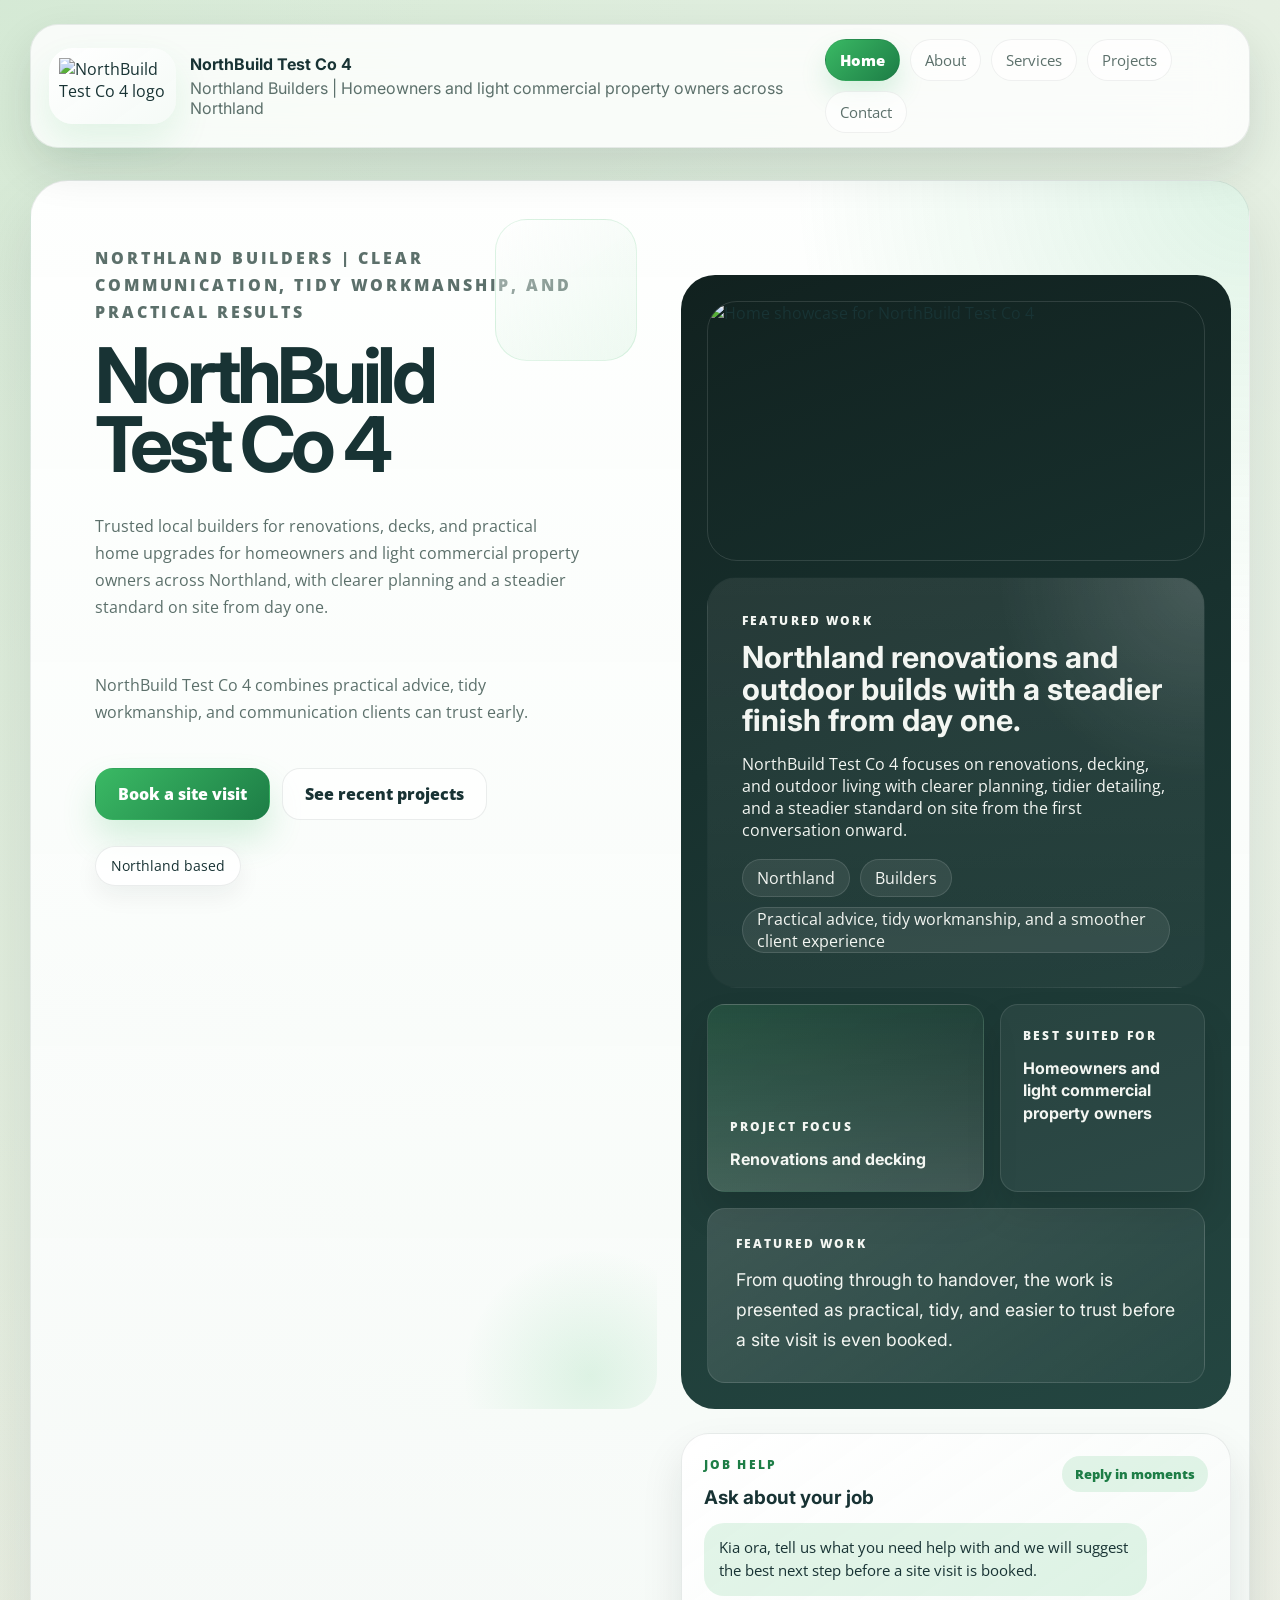
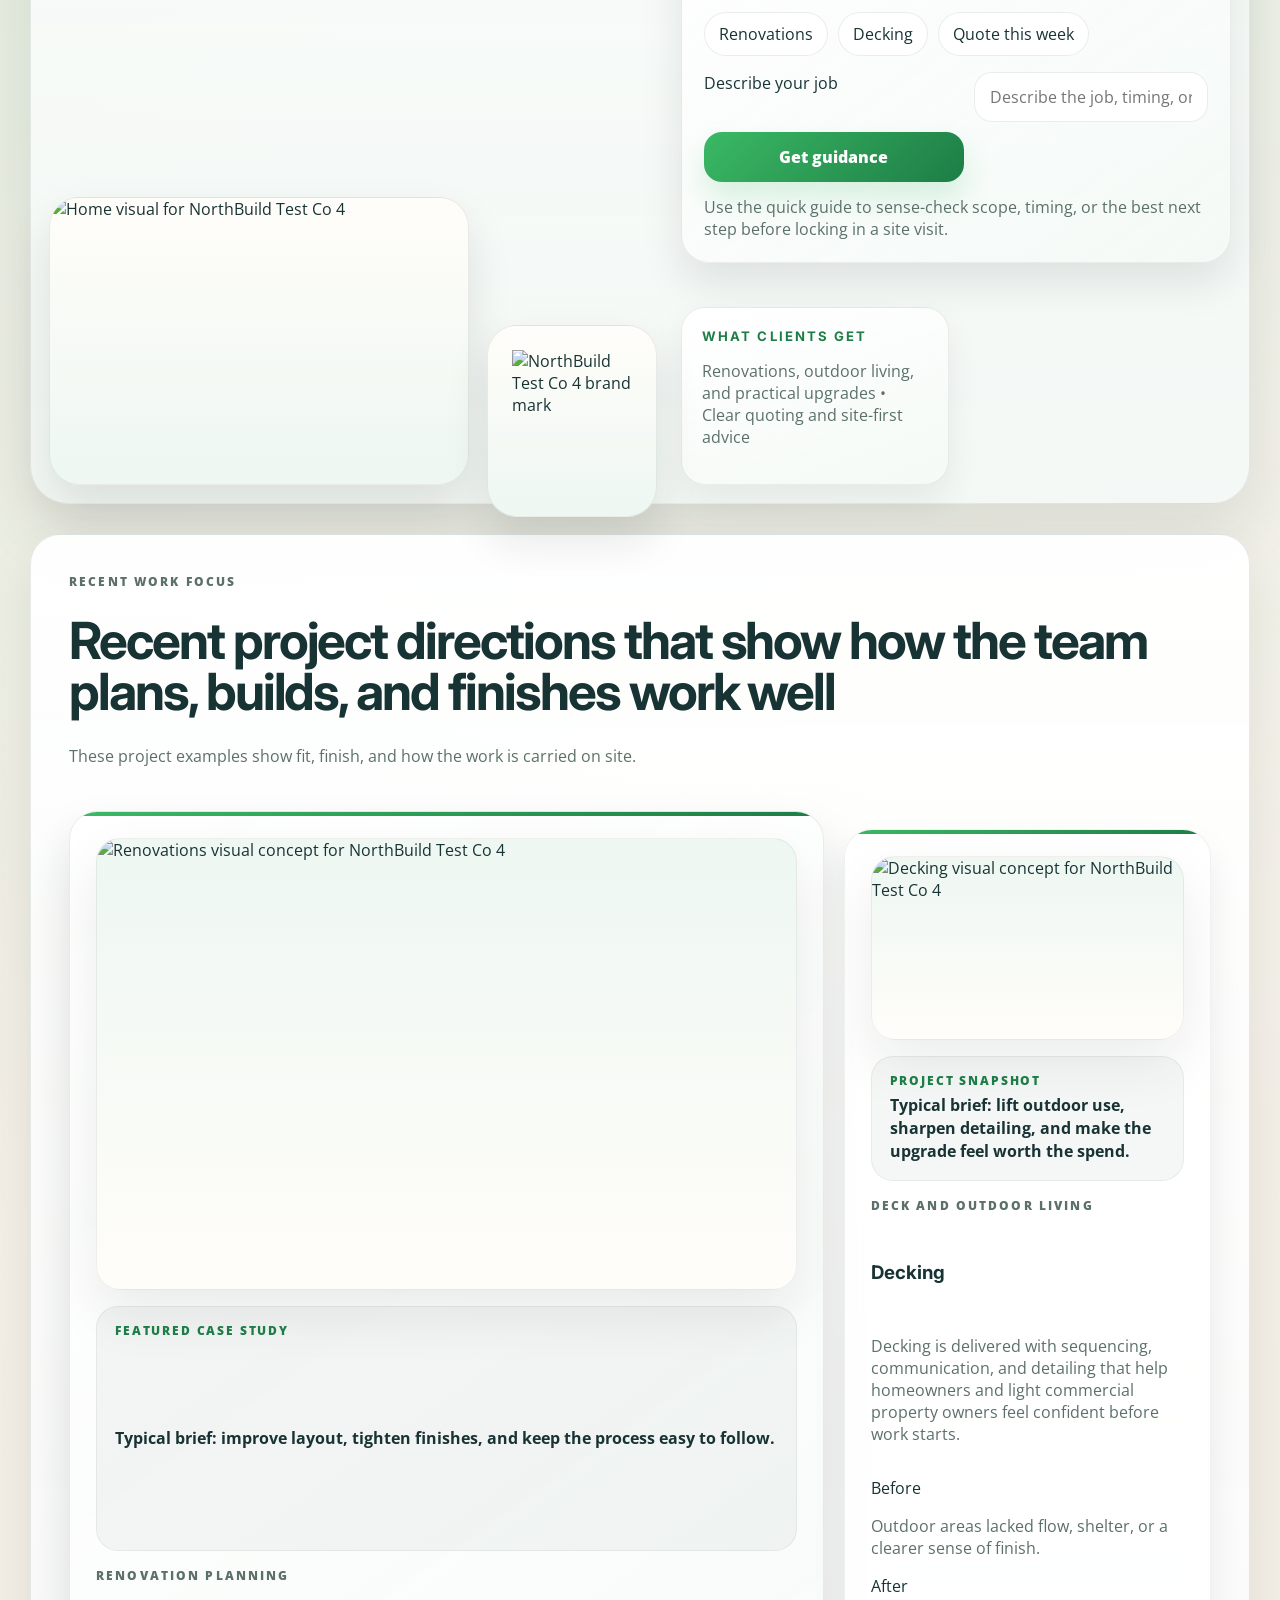
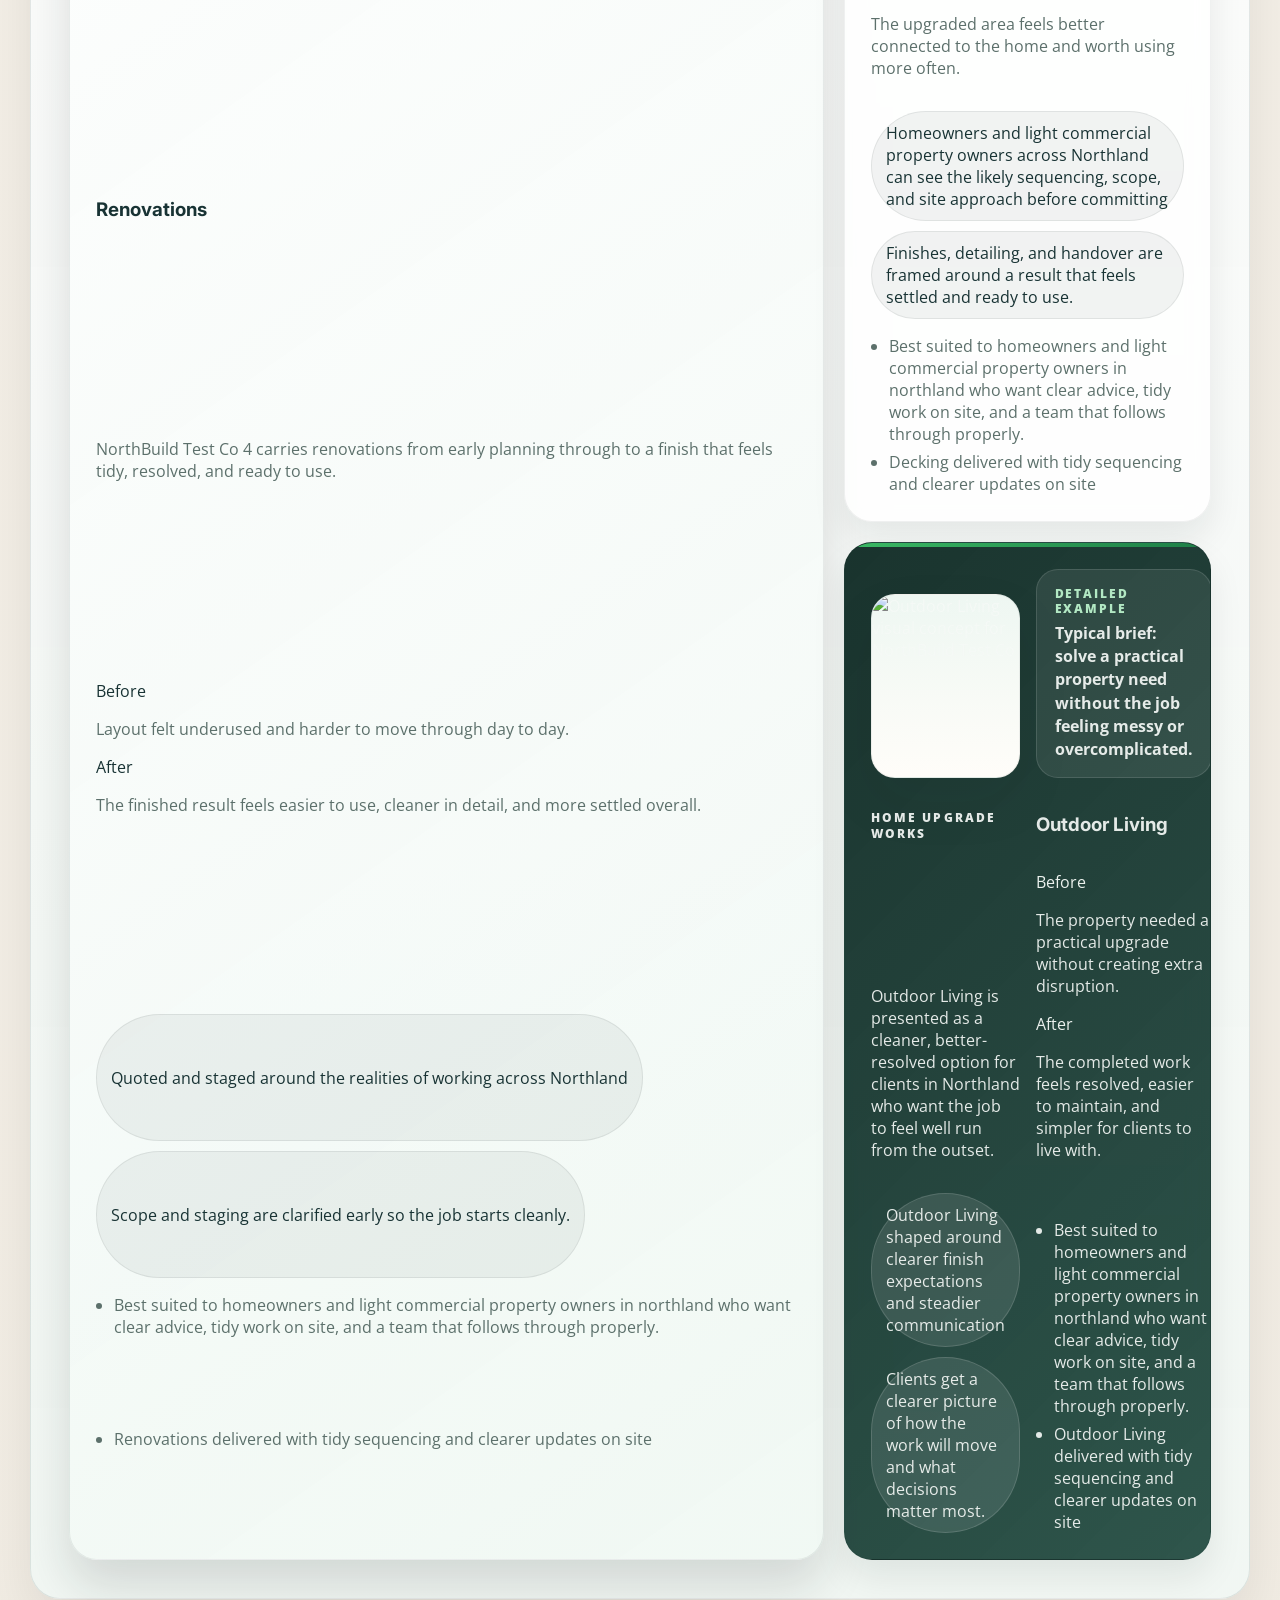
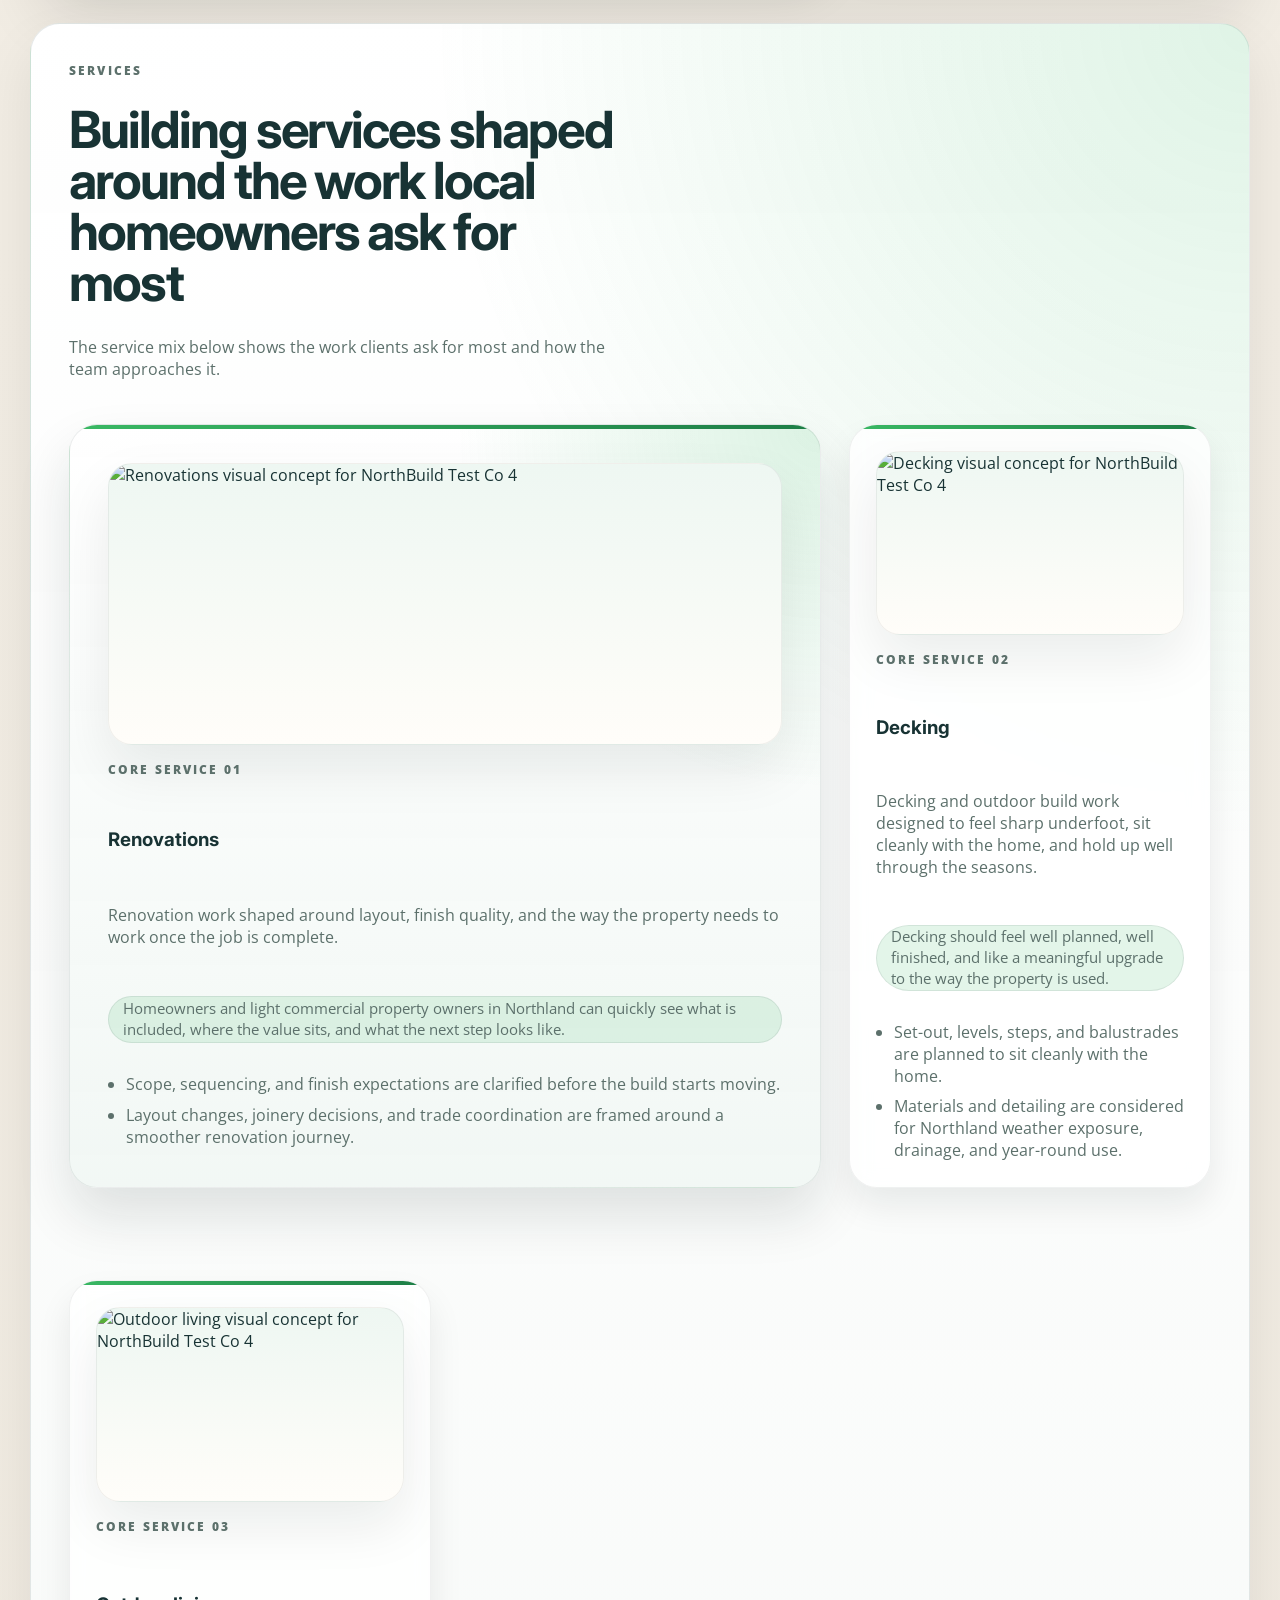
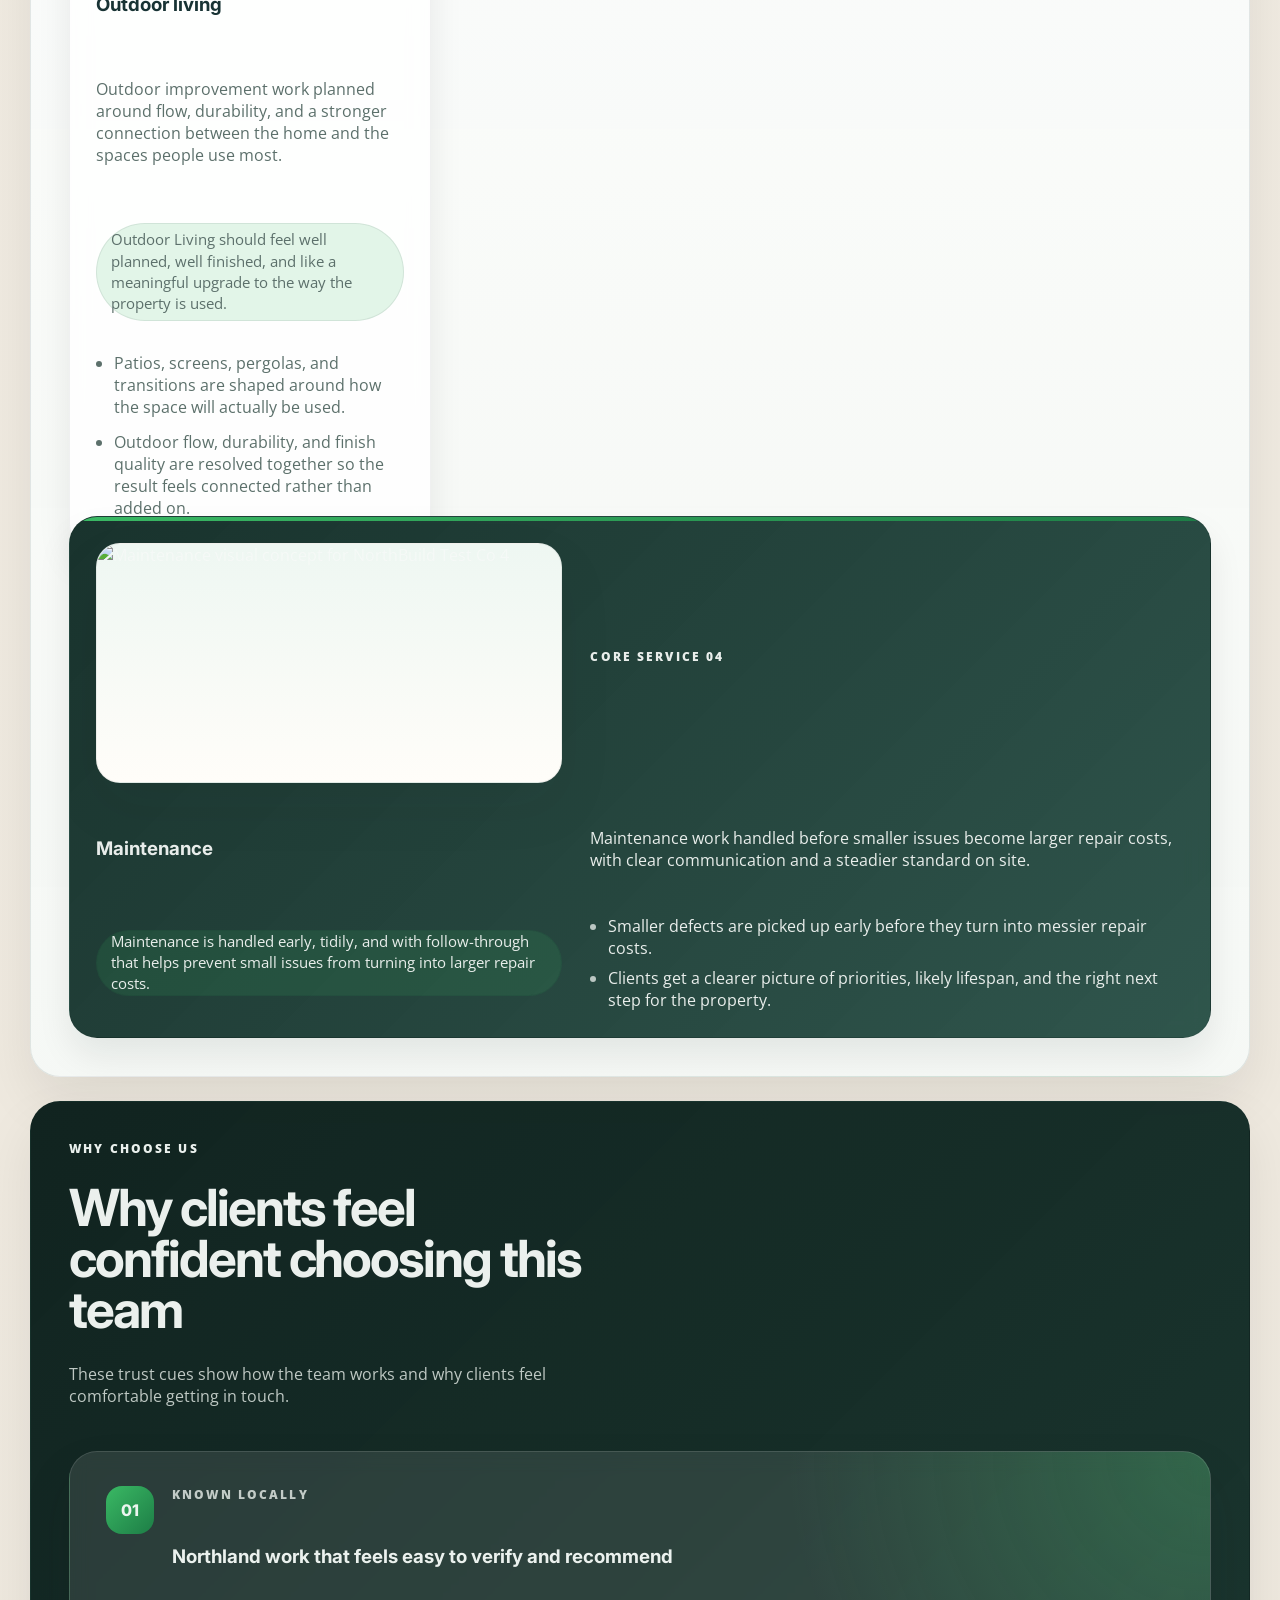
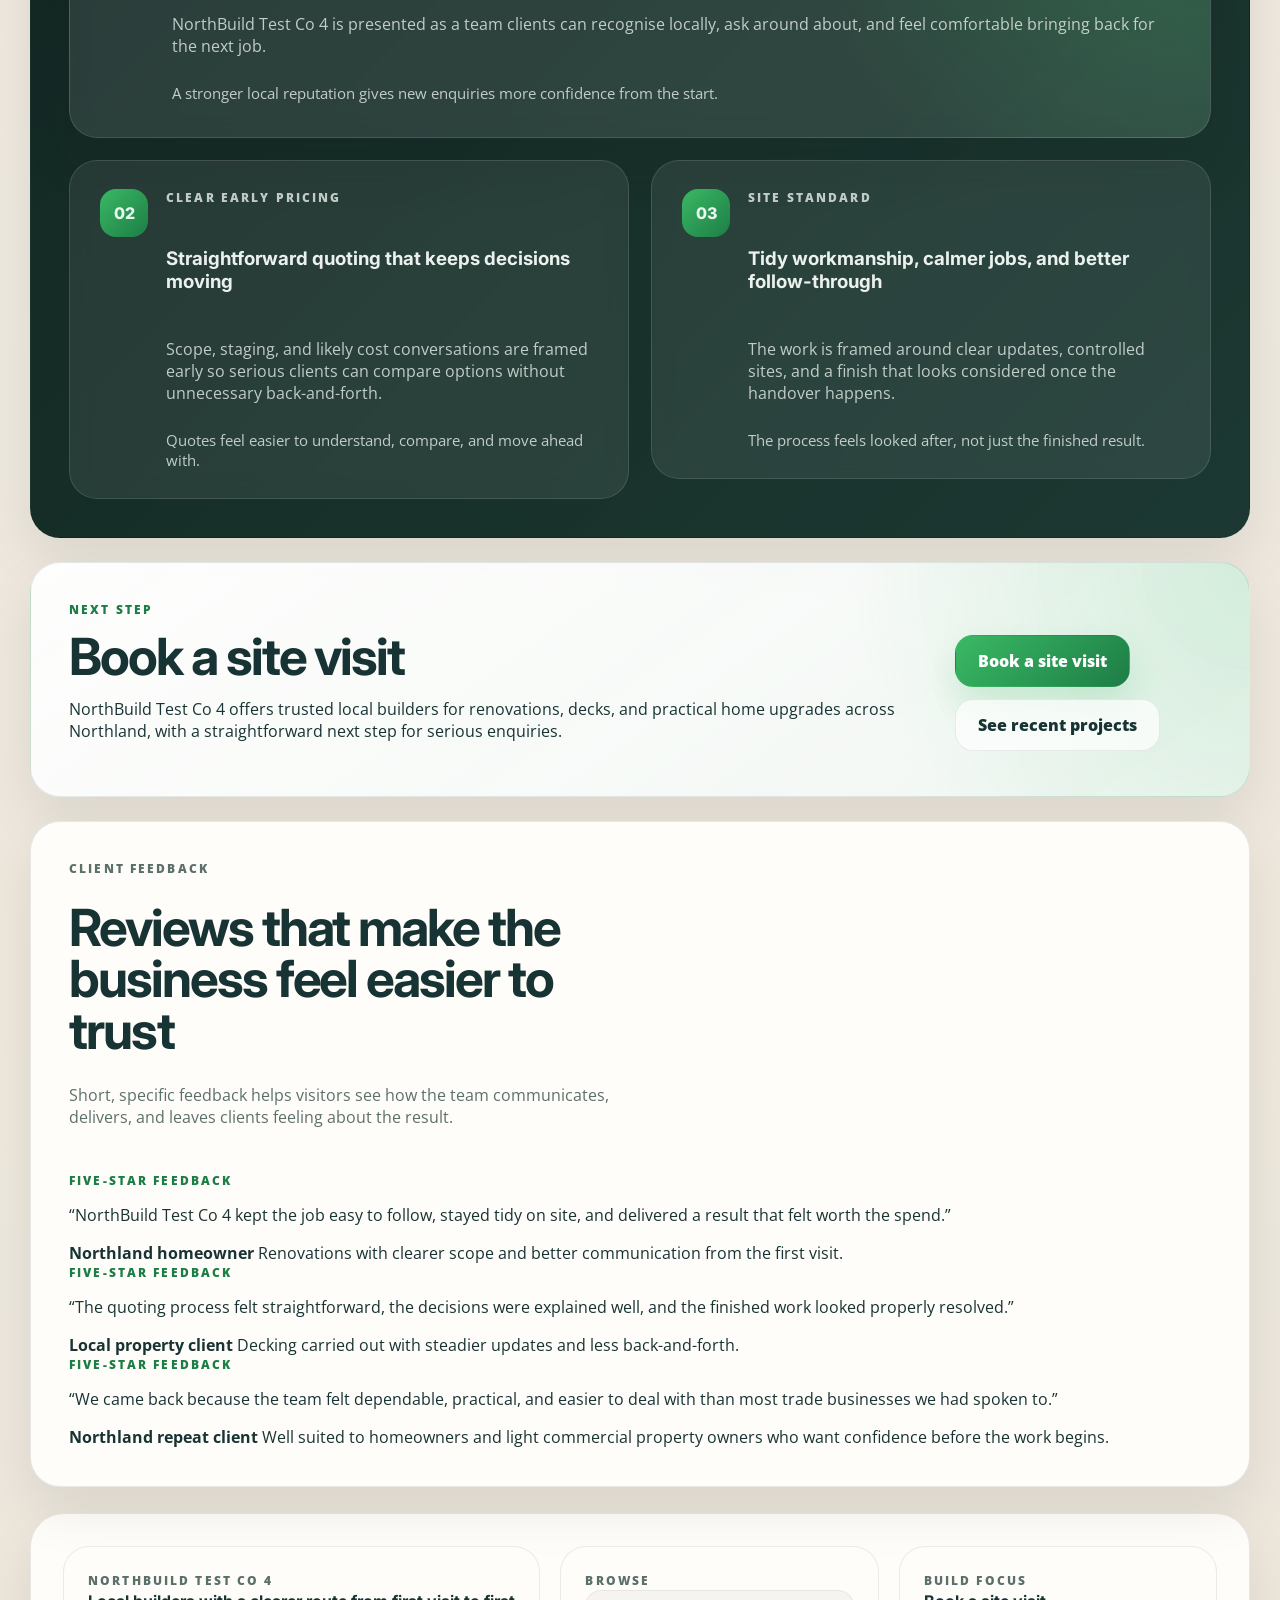
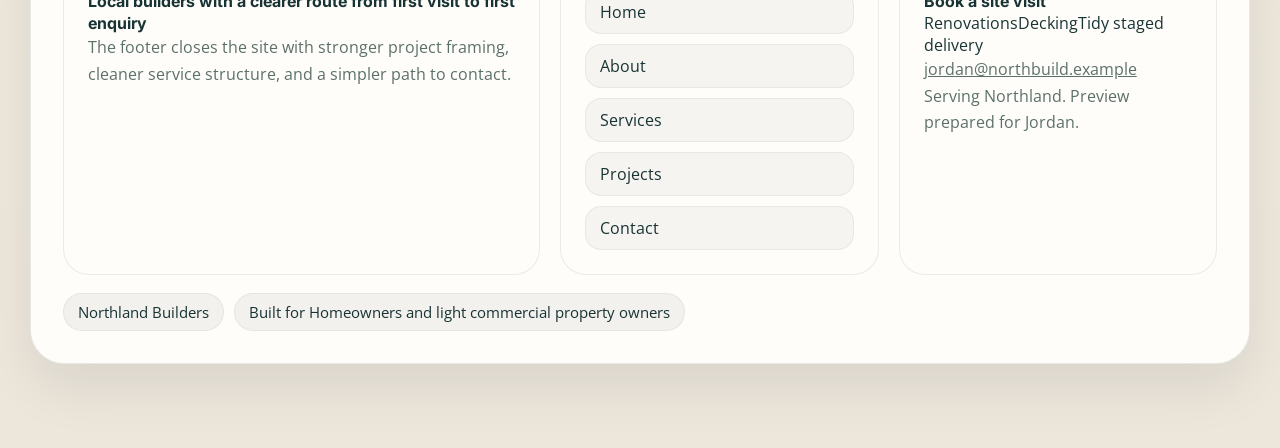
==== site/index.html @ bea861ed "Deploy home page for FixZa preview" ====
<!DOCTYPE html>
<html lang="en-NZ">
  <head>
    <meta charset="UTF-8" />
    <meta name="viewport" content="width=device-width, initial-scale=1.0" />
    <title>NorthBuild Test Co 4 | Northland Builders</title>
    <meta name="description" content="NorthBuild Test Co 4 offers trusted local builders for renovations, decks, and practical home upgrades across Northland. Explore the home page, services, project focus, and enquiry path for this polished trade-business website draft." />
    <link rel="preconnect" href="https://fonts.googleapis.com" />
    <link rel="preconnect" href="https://fonts.gstatic.com" crossorigin />
    <link href="https://fonts.googleapis.com/css2?family=Inter:wght@400;500;600;700;800&family=Open+Sans:wght@400;500;600;700&display=swap" rel="stylesheet" />
    <link rel="stylesheet" href="./styles.css" />
  </head>
  <body>
    <main class="page">
      <header class="topbar">
        <div class="brand-lockup">
          <span class="brand-mark">
            <img class="brand-logo" src="https://d2xsxph8kpxj0f.cloudfront.net/104275514/3aLMajsjkg4U7cnmGNhtSR/northbuild-logo-primary-3R5nk7YsbZxoXgrZRm6bzy.webp" alt="NorthBuild Test Co 4 logo" />
          </span>
          <div class="brand-copy">
            <strong>NorthBuild Test Co 4</strong>
            <span>Northland Builders | Homeowners and light commercial property owners across Northland</span>
          </div>
        </div>
        <button class="nav-toggle" type="button" aria-expanded="false" aria-controls="site-nav">Menu</button>
        <nav class="topnav" id="site-nav" aria-label="Primary">
          <a href="./index.html" aria-current="page" class="current">Home</a>
<a href="./about.html">About</a>
<a href="./services.html">Services</a>
<a href="./projects.html">Projects</a>
<a href="./contact.html">Contact</a>
        </nav>
      </header>

      <section class="hero-shell">
        <div class="hero-main">
          <div class="hero-copy">
            <p class="eyebrow">Northland Builders | Clear communication, tidy workmanship, and practical results</p>
            <div class="hero-intro">
              <h1>NorthBuild Test Co 4</h1>
              <p>Trusted local builders for renovations, decks, and practical home upgrades for homeowners and light commercial property owners across Northland, with clearer planning and a steadier standard on site from day one.</p>
              <p>NorthBuild Test Co 4 combines practical advice, tidy workmanship, and communication clients can trust early.</p>
            </div>
            <div class="button-row">
              <a class="button primary" href="./contact.html">Book a site visit</a>
              <a class="button secondary" href="./projects.html">See recent projects</a>
            </div>
            <div class="hero-signal-row">
              <span>Northland based</span>
              
              
            </div>
          </div>

          <aside class="hero-showcase">
            
    <section class="showcase-stage">
      <article class="showcase-visual">
        <img src="https://files.manuscdn.com/user_upload_by_module/session_file/104275514/BJYcdiYHndIyNlop.jpg" alt="Home showcase for NorthBuild Test Co 4" />
      </article>
      <article class="showcase-panel lead">
        <p class="eyebrow">Featured work</p>
        <h2>Northland renovations and outdoor builds with a steadier finish from day one.</h2>
        <p>NorthBuild Test Co 4 focuses on renovations, decking, and outdoor living with clearer planning, tidier detailing, and a steadier standard on site from the first conversation onward.</p>
        <div class="showcase-pill-row">
          <span>Northland</span>
          <span>Builders</span>
          <span>Practical advice, tidy workmanship, and a smoother client experience</span>
        </div>
      </article>
      <div class="showcase-grid">
        
              <article class="showcase-tile">
                <p class="card-kicker">Project focus</p>
                <strong>Renovations and decking</strong>
              </article>
              <article class="showcase-tile">
                <p class="card-kicker">Best suited for</p>
                <strong>Homeowners and light commercial property owners</strong>
              </article>
      </div>
      <article class="showcase-quote">
        <p class="card-kicker">Featured work</p>
        <p class="quote-text">From quoting through to handover, the work is presented as practical, tidy, and easier to trust before a site visit is even booked.</p>
      </article>
    </section>
          </aside>
        </div>

        <div class="hero-lower">
          <div class="hero-media-strip">
            <article class="media-card lead">
              <img src="https://files.manuscdn.com/user_upload_by_module/session_file/104275514/BJYcdiYHndIyNlop.jpg" alt="Home visual for NorthBuild Test Co 4" />
            </article>
            <article class="media-card logo-card">
              <img src="https://d2xsxph8kpxj0f.cloudfront.net/104275514/3aLMajsjkg4U7cnmGNhtSR/northbuild-logo-primary-3R5nk7YsbZxoXgrZRm6bzy.webp" alt="NorthBuild Test Co 4 brand mark" />
            </article>
          </div>
          <div class="hero-detail-grid">
            
    <article class="innovation-card" data-assistant-card data-service="renovations" data-audience="homeowners and light commercial property owners" data-region="Northland" data-business="NorthBuild Test Co 4">
      <div class="innovation-head">
        <div>
          <p class="eyebrow">Job help</p>
          <h3>Ask about your job</h3>
        </div>
        <span class="assistant-status">Reply in moments</span>

      </div>
      <div class="chat-thread" data-chat-thread>
        <div class="chat-bubble assistant">Kia ora, tell us what you need help with and we will suggest the best next step before a site visit is booked.</div>
      </div>
      <div class="assistant-prompts">
        <button type="button" class="assistant-prompt" data-chat-prompt="I need help with renovations.">Renovations</button>
        <button type="button" class="assistant-prompt" data-chat-prompt="I need help with decking.">Decking</button>
        <button type="button" class="assistant-prompt" data-chat-prompt="I need a quote this week.">Quote this week</button>
      </div>
      <form class="assistant-form" data-chat-form>
        <label class="sr-only" for="assistant-input-northbuild-test-co-4">Describe your job</label>
        <input id="assistant-input-northbuild-test-co-4" name="message" class="assistant-input" type="text" placeholder="Describe the job, timing, or budget" />
        <button type="submit" class="assistant-send">Get guidance</button>
      </form>
      <p class="innovation-note">Use the quick guide to sense-check scope, timing, or the best next step before locking in a site visit.</p>
    </article>
            <div class="hero-highlight">
              <article class="metric-card metric-card-primary">
                <strong>What clients get</strong>
                <p>Renovations, outdoor living, and practical upgrades • Clear quoting and site-first advice</p>
              </article>
              
            </div>
          </div>
        </div>
      </section>

      <div class="stack">
        
        
        <section class="content-section accent-shell" id="projects">
          <div class="section-heading">
            <p class="eyebrow">Recent work focus</p>
            <h2>Recent project directions that show how the team plans, builds, and finishes work well</h2>
            <p>These project examples show fit, finish, and how the work is carried on site.</p>
          </div>
          <div class="project-grid">
            
        <article class="project-card project-card-featured">
          <div class="project-visual">
            <img src="https://files.manuscdn.com/user_upload_by_module/session_file/104275514/BJYcdiYHndIyNlop.jpg" alt="Renovations visual concept for NorthBuild Test Co 4" />
          </div>
          <div class="project-story-band">
            <span>Featured case study</span>
            <strong>Typical brief: improve layout, tighten finishes, and keep the process easy to follow.</strong>
          </div>
          <p class="card-kicker">Renovation planning</p>
          <h3>Renovations</h3>
          <p>NorthBuild Test Co 4 carries renovations from early planning through to a finish that feels tidy, resolved, and ready to use.</p>
          <div class="before-after-strip">
            <article class="before-after-card before-state">
              <span>Before</span>
              <p>Layout felt underused and harder to move through day to day.</p>
            </article>
            <article class="before-after-card after-state">
              <span>After</span>
              <p>The finished result feels easier to use, cleaner in detail, and more settled overall.</p>
            </article>
          </div>
          <div class="project-meta">
            <span>Quoted and staged around the realities of working across Northland</span>
            <span>Scope and staging are clarified early so the job starts cleanly.</span>
          </div>
          <ul class="mini-list compact-list">
            <li>Best suited to homeowners and light commercial property owners in northland who want clear advice, tidy work on site, and a team that follows through properly.</li>
            <li>Renovations delivered with tidy sequencing and clearer updates on site</li>
          </ul>
        </article>
        <article class="project-card project-card-compact">
          <div class="project-visual">
            <img src="https://files.manuscdn.com/user_upload_by_module/session_file/104275514/GSPHmYZOWCMtlTRs.jpg" alt="Decking visual concept for NorthBuild Test Co 4" />
          </div>
          <div class="project-story-band">
            <span>Project snapshot</span>
            <strong>Typical brief: lift outdoor use, sharpen detailing, and make the upgrade feel worth the spend.</strong>
          </div>
          <p class="card-kicker">Deck and outdoor living</p>
          <h3>Decking</h3>
          <p>Decking is delivered with sequencing, communication, and detailing that help homeowners and light commercial property owners feel confident before work starts.</p>
          <div class="before-after-strip">
            <article class="before-after-card before-state">
              <span>Before</span>
              <p>Outdoor areas lacked flow, shelter, or a clearer sense of finish.</p>
            </article>
            <article class="before-after-card after-state">
              <span>After</span>
              <p>The upgraded area feels better connected to the home and worth using more often.</p>
            </article>
          </div>
          <div class="project-meta">
            <span>Homeowners and light commercial property owners across Northland can see the likely sequencing, scope, and site approach before committing</span>
            <span>Finishes, detailing, and handover are framed around a result that feels settled and ready to use.</span>
          </div>
          <ul class="mini-list compact-list">
            <li>Best suited to homeowners and light commercial property owners in northland who want clear advice, tidy work on site, and a team that follows through properly.</li>
            <li>Decking delivered with tidy sequencing and clearer updates on site</li>
          </ul>
        </article>
        <article class="project-card project-card-landscape">
          <div class="project-visual">
            <img src="https://files.manuscdn.com/user_upload_by_module/session_file/104275514/GSPHmYZOWCMtlTRs.jpg" alt="Outdoor Living visual concept for NorthBuild Test Co 4" />
          </div>
          <div class="project-story-band">
            <span>Detailed example</span>
            <strong>Typical brief: solve a practical property need without the job feeling messy or overcomplicated.</strong>
          </div>
          <p class="card-kicker">Home upgrade works</p>
          <h3>Outdoor Living</h3>
          <p>Outdoor Living is presented as a cleaner, better-resolved option for clients in Northland who want the job to feel well run from the outset.</p>
          <div class="before-after-strip">
            <article class="before-after-card before-state">
              <span>Before</span>
              <p>The property needed a practical upgrade without creating extra disruption.</p>
            </article>
            <article class="before-after-card after-state">
              <span>After</span>
              <p>The completed work feels resolved, easier to maintain, and simpler for clients to live with.</p>
            </article>
          </div>
          <div class="project-meta">
            <span>Outdoor Living shaped around clearer finish expectations and steadier communication</span>
            <span>Clients get a clearer picture of how the work will move and what decisions matter most.</span>
          </div>
          <ul class="mini-list compact-list">
            <li>Best suited to homeowners and light commercial property owners in northland who want clear advice, tidy work on site, and a team that follows through properly.</li>
            <li>Outdoor Living delivered with tidy sequencing and clearer updates on site</li>
          </ul>
        </article>
          </div>
        </section>

        <section class="content-section services-shell" id="services">
          <div class="section-heading">
            <p class="eyebrow">Services</p>
            <h2>Building services shaped around the work local homeowners ask for most</h2>
            <p>The service mix below shows the work clients ask for most and how the team approaches it.</p>
          </div>
          <div class="service-grid">
            
        <article class="service-card">
          <div class="service-visual">
            <img src="https://files.manuscdn.com/user_upload_by_module/session_file/104275514/BJYcdiYHndIyNlop.jpg" alt="Renovations visual concept for NorthBuild Test Co 4" />
          </div>
          <p class="card-kicker">Core service 01</p>
          <h3>Renovations</h3>
          <p>Renovation work shaped around layout, finish quality, and the way the property needs to work once the job is complete.</p>
          <p class="service-intent">Homeowners and light commercial property owners in Northland can quickly see what is included, where the value sits, and what the next step looks like.</p>
          <ul class="mini-list">
            <li>Scope, sequencing, and finish expectations are clarified before the build starts moving.</li><li>Layout changes, joinery decisions, and trade coordination are framed around a smoother renovation journey.</li>
          </ul>
        </article>
        <article class="service-card">
          <div class="service-visual">
            <img src="https://files.manuscdn.com/user_upload_by_module/session_file/104275514/GSPHmYZOWCMtlTRs.jpg" alt="Decking visual concept for NorthBuild Test Co 4" />
          </div>
          <p class="card-kicker">Core service 02</p>
          <h3>Decking</h3>
          <p>Decking and outdoor build work designed to feel sharp underfoot, sit cleanly with the home, and hold up well through the seasons.</p>
          <p class="service-intent">Decking should feel well planned, well finished, and like a meaningful upgrade to the way the property is used.</p>
          <ul class="mini-list">
            <li>Set-out, levels, steps, and balustrades are planned to sit cleanly with the home.</li><li>Materials and detailing are considered for Northland weather exposure, drainage, and year-round use.</li>
          </ul>
        </article>
        <article class="service-card">
          <div class="service-visual">
            <img src="https://files.manuscdn.com/user_upload_by_module/session_file/104275514/GSPHmYZOWCMtlTRs.jpg" alt="Outdoor living visual concept for NorthBuild Test Co 4" />
          </div>
          <p class="card-kicker">Core service 03</p>
          <h3>Outdoor living</h3>
          <p>Outdoor improvement work planned around flow, durability, and a stronger connection between the home and the spaces people use most.</p>
          <p class="service-intent">Outdoor Living should feel well planned, well finished, and like a meaningful upgrade to the way the property is used.</p>
          <ul class="mini-list">
            <li>Patios, screens, pergolas, and transitions are shaped around how the space will actually be used.</li><li>Outdoor flow, durability, and finish quality are resolved together so the result feels connected rather than added on.</li>
          </ul>
        </article>
        <article class="service-card">
          <div class="service-visual">
            <img src="https://files.manuscdn.com/user_upload_by_module/session_file/104275514/BJYcdiYHndIyNlop.jpg" alt="Maintenance visual concept for NorthBuild Test Co 4" />
          </div>
          <p class="card-kicker">Core service 04</p>
          <h3>Maintenance</h3>
          <p>Maintenance work handled before smaller issues become larger repair costs, with clear communication and a steadier standard on site.</p>
          <p class="service-intent">Maintenance is handled early, tidily, and with follow-through that helps prevent small issues from turning into larger repair costs.</p>
          <ul class="mini-list">
            <li>Smaller defects are picked up early before they turn into messier repair costs.</li><li>Clients get a clearer picture of priorities, likely lifespan, and the right next step for the property.</li>
          </ul>
        </article>
          </div>
        </section>

        <section class="content-section proof-shell" id="why-us">
          <div class="section-heading narrow">
            <p class="eyebrow">Why choose us</p>
            <h2>Why clients feel confident choosing this team</h2>
            <p>These trust cues show how the team works and why clients feel comfortable getting in touch.</p>
          </div>
          <div class="proof-grid">
            
        <article class="proof-card">
          <span class="proof-pill">01</span>
          <div class="proof-copy">
            <p class="card-kicker">Known locally</p>
            <h3>Northland work that feels easy to verify and recommend</h3>
            <p>NorthBuild Test Co 4 is presented as a team clients can recognise locally, ask around about, and feel comfortable bringing back for the next job.</p>
            <p class="proof-caption">A stronger local reputation gives new enquiries more confidence from the start.</p>
          </div>
        </article>
        <article class="proof-card">
          <span class="proof-pill">02</span>
          <div class="proof-copy">
            <p class="card-kicker">Clear early pricing</p>
            <h3>Straightforward quoting that keeps decisions moving</h3>
            <p>Scope, staging, and likely cost conversations are framed early so serious clients can compare options without unnecessary back-and-forth.</p>
            <p class="proof-caption">Quotes feel easier to understand, compare, and move ahead with.</p>
          </div>
        </article>
        <article class="proof-card">
          <span class="proof-pill">03</span>
          <div class="proof-copy">
            <p class="card-kicker">Site standard</p>
            <h3>Tidy workmanship, calmer jobs, and better follow-through</h3>
            <p>The work is framed around clear updates, controlled sites, and a finish that looks considered once the handover happens.</p>
            <p class="proof-caption">The process feels looked after, not just the finished result.</p>
          </div>
        </article>
          </div>
        </section>

        <section class="content-section cta-band" id="contact">
          <div>
            <p class="eyebrow">Next step</p>
            <h2>Book a site visit</h2>
            <p>NorthBuild Test Co 4 offers trusted local builders for renovations, decks, and practical home upgrades across Northland, with a straightforward next step for serious enquiries.</p>
          </div>
          <div class="cta-actions">
            <a class="button primary" href="mailto:jordan@northbuild.example?subject=Website%20enquiry%20for%20NorthBuild%20Test%20Co%204">Book a site visit</a>
            <a class="button secondary" href="#projects">See recent projects</a>
          </div>
        </section>

        <section class="content-section testimonials-shell" id="reviews">
          <div class="section-heading narrow">
            <p class="eyebrow">Client feedback</p>
            <h2>Reviews that make the business feel easier to trust</h2>
            <p>Short, specific feedback helps visitors see how the team communicates, delivers, and leaves clients feeling about the result.</p>
          </div>
          <div class="testimonial-grid">
            
      <article class="testimonial-card">
        <p class="card-kicker">Five-star feedback</p>
        <p class="testimonial-quote">“NorthBuild Test Co 4 kept the job easy to follow, stayed tidy on site, and delivered a result that felt worth the spend.”</p>
        <div class="testimonial-meta">
          <strong>Northland homeowner</strong>
          <span>Renovations with clearer scope and better communication from the first visit.</span>
        </div>
      </article>
      <article class="testimonial-card">
        <p class="card-kicker">Five-star feedback</p>
        <p class="testimonial-quote">“The quoting process felt straightforward, the decisions were explained well, and the finished work looked properly resolved.”</p>
        <div class="testimonial-meta">
          <strong>Local property client</strong>
          <span>Decking carried out with steadier updates and less back-and-forth.</span>
        </div>
      </article>
      <article class="testimonial-card">
        <p class="card-kicker">Five-star feedback</p>
        <p class="testimonial-quote">“We came back because the team felt dependable, practical, and easier to deal with than most trade businesses we had spoken to.”</p>
        <div class="testimonial-meta">
          <strong>Northland repeat client</strong>
          <span>Well suited to homeowners and light commercial property owners who want confidence before the work begins.</span>
        </div>
      </article>
          </div>
        </section>
      </div>

      <footer class="footer-shell">
        <div class="footer-row footer-grid">
          <article class="footer-note">
            <p class="eyebrow">NorthBuild Test Co 4</p>
            <strong>Local builders with a clearer route from first visit to first enquiry</strong>
            <p>The footer closes the site with stronger project framing, cleaner service structure, and a simpler path to contact.</p>
          </article>
          <article class="contact-card footer-links-card">
            <p class="eyebrow">Browse</p>
            <nav class="footer-links" aria-label="Footer">
              <a href="./index.html" aria-current="page" class="current">Home</a>
<a href="./about.html">About</a>
<a href="./services.html">Services</a>
<a href="./projects.html">Projects</a>
<a href="./contact.html">Contact</a>
            </nav>
          </article>
          <article class="contact-card footer-trade-card">
            <p class="eyebrow">Build focus</p>
            <strong>Book a site visit</strong>
            <div class="footer-trade-list">
              <span>Renovations</span><span>Decking</span><span>Tidy staged delivery</span>
            </div>
            <p><a href="mailto:jordan@northbuild.example">jordan@northbuild.example</a></p>
            <p>Serving Northland. Preview prepared for Jordan.</p>
          </article>
        </div>
        <div class="footer-meta">
          <span>Northland Builders</span>
          <span>Built for Homeowners and light commercial property owners</span>
        </div>
      </footer>
    </main>
    <script>
      (() => {
        const navToggle = document.querySelector('.nav-toggle');
        const topnav = document.querySelector('.topnav');

        navToggle?.addEventListener('click', () => {
          const expanded = navToggle.getAttribute('aria-expanded') === 'true';
          navToggle.setAttribute('aria-expanded', String(!expanded));
          topnav?.classList.toggle('open', !expanded);
        });

        topnav?.querySelectorAll('a').forEach((link) => {
          link.addEventListener('click', () => {
            if (window.innerWidth <= 760) {
              navToggle?.setAttribute('aria-expanded', 'false');
              topnav.classList.remove('open');
            }
          });
        });

        const cards = document.querySelectorAll('[data-assistant-card]');
        cards.forEach((card) => {
          const thread = card.querySelector('[data-chat-thread]');
          const form = card.querySelector('[data-chat-form]');
          const input = form?.querySelector('input[name="message"]');
          const prompts = card.querySelectorAll('[data-chat-prompt]');
          const service = card.getAttribute('data-service') || 'site visit';
          const audience = card.getAttribute('data-audience') || 'local clients';
          const region = card.getAttribute('data-region') || 'the area';
          const business = card.getAttribute('data-business') || 'the team';

          const respond = (message) => {
            if (!thread || !message) return;
            const cleanMessage = message.trim();
            if (!cleanMessage) return;
            const lower = cleanMessage.toLowerCase();
            let reply = 'Sweet as. ' + business + ' can help ' + audience + ' across ' + region + ' with ' + service + '. A quick site chat is usually the best first step.';

            if (lower.includes('quote') || lower.includes('price') || lower.includes('cost')) {
              reply = 'Sweet as. The quickest path is to share your address, rough scope, and timing so ' + business + ' can line up a site visit and give clearer pricing advice.';
            } else if (lower.includes('deck') || lower.includes('outdoor')) {
              reply = 'For outdoor work, it helps to know the size, access, and how you want to use the space. ' + business + ' can then guide you on layout, build method, and the next site step.';
            } else if (lower.includes('reno') || lower.includes('kitchen') || lower.includes('bathroom')) {
              reply = 'For renovation work, the best first step is a short scope chat about layout changes, finishes, and whether the home stays liveable during the build.';
            } else if (lower.includes('urgent') || lower.includes('repair') || lower.includes('leak')) {
              reply = 'If the job feels urgent, say what is failing, when it started, and whether the area is safe. That helps ' + business + ' prioritise the enquiry properly.';
            }

            const userBubble = document.createElement('div');
            userBubble.className = 'chat-bubble user';
            userBubble.textContent = cleanMessage;
            thread.appendChild(userBubble);

            const assistantBubble = document.createElement('div');
            assistantBubble.className = 'chat-bubble assistant';
            assistantBubble.textContent = reply;
            thread.appendChild(assistantBubble);
            thread.scrollTop = thread.scrollHeight;
          };

          prompts.forEach((prompt) => {
            prompt.addEventListener('click', () => respond(prompt.getAttribute('data-chat-prompt') || ''));
          });

          form?.addEventListener('submit', (event) => {
            event.preventDefault();
            if (!input) return;
            respond(input.value);
            input.value = '';
          });
        });
      })();
    </script>
  </body>
</html>
---- site/styles.css ----
:root {
  --bg: #f6f2eb;
  --bg-alt: #ece6db;
  --surface: #fffdf9;
  --surface-alt: #eef7f2;
  --text: #183334;
  --muted: #5c706b;
  --accent: #3ab964;
  --accent-strong: #1d7d46;
  --accent-soft: rgba(58, 185, 100, 0.14);
  --border: rgba(24, 51, 52, 0.10);
  --glow: rgba(58, 185, 100, 0.18);
  --panel-overlay: rgba(255, 255, 255, 0.82);
  --shadow-xl: 0 34px 90px rgba(0, 0, 0, 0.12);
  --shadow-lg: 0 24px 54px rgba(0, 0, 0, 0.08);
  --shadow-md: 0 16px 34px rgba(0, 0, 0, 0.06);
}
* { box-sizing: border-box; }
html { scroll-behavior: smooth; }
body {
  margin: 0;
  font-family: "Open Sans", Arial, sans-serif;
  color: var(--text);
  background:
    radial-gradient(circle at top left, var(--glow), transparent 28%),
    radial-gradient(circle at 85% 8%, rgba(255, 255, 255, 0.44), transparent 22%),
    linear-gradient(180deg, var(--bg) 0%, var(--bg-alt) 100%);
}
a { color: inherit; }
img { display: block; max-width: 100%; }
main { display: block; }
.page {
  width: min(1220px, calc(100% - 28px));
  margin: 0 auto;
  padding: 24px 0 84px;
}
.topbar {
  display: flex;
  align-items: center;
  justify-content: space-between;
  gap: 18px;
  padding: 14px 18px;
  border-radius: 28px;
  position: sticky;
  top: 18px;
  z-index: 30;
  border: 1px solid rgba(12, 29, 26, 0.08);
  background: rgba(255, 255, 255, 0.82);
  backdrop-filter: blur(24px);
  box-shadow: 0 20px 46px rgba(17, 32, 29, 0.12);
}
.brand-lockup {
  display: flex;
  align-items: center;
  gap: 14px;
  min-width: 0;
}
.brand-mark {
  width: 136px;
  height: 76px;
  padding: 10px;
  border-radius: 24px;
  display: inline-flex;
  align-items: center;
  justify-content: center;
  overflow: hidden;
  background: linear-gradient(145deg, rgba(255,255,255,0.98), rgba(244,250,246,0.9));
  box-shadow: 0 18px 36px rgba(58, 185, 100, 0.12);
}
.brand-logo {
  width: 100%;
  height: 100%;
  object-fit: contain;
}
.brand-copy,
.hero-copy,
.showcase-panel,
.metric-card,
.project-card,
.service-card,
.proof-card,
.story-panel,
.aside-card,
.process-card,
.coverage-card,
.faq-card,
.contact-card,
.footer-note {
  min-width: 0;
}
.brand-copy {
  display: grid;
  gap: 4px;
}
.brand-copy strong,
.brand-copy span,
.metric-card strong,
.section-heading h2,
.hero-copy h1,
.showcase-panel h2,
.service-card h3,
.project-card h3,
.proof-card h3,
.story-panel h2,
.aside-card h3,
.process-card h3,
.coverage-card h3,
.faq-card h3,
.cta-band h2,
.footer-note strong,
.contact-card strong {
  font-family: Inter, Arial, sans-serif;
}
.brand-copy strong {
  font-size: 1rem;
}
.brand-copy span,
.topnav a,
.hero-copy p,
.section-heading p,
.metric-card p,
.showcase-panel p,
.service-card p,
.project-card p,
.proof-card p,
.story-panel p,
.aside-card p,
.process-card p,
.coverage-card p,
.faq-card p,
.footer-note p,
.contact-card p,
.mini-list li {
  color: var(--muted);
}
.topnav {
  display: flex;
  align-items: center;
  gap: 10px;
  flex-wrap: wrap;
}
.nav-toggle {
  display: none;
  min-height: 46px;
  padding: 0 16px;
  border-radius: 16px;
  border: 1px solid rgba(12, 29, 26, 0.08);
  background: rgba(255,255,255,0.82);
  font: inherit;
  font-weight: 800;
  color: var(--text);
  cursor: pointer;
}
.topnav a {
  text-decoration: none;
  font-size: 0.92rem;
  padding: 10px 14px;
  border-radius: 999px;
  background: rgba(255,255,255,0.66);
  border: 1px solid rgba(12, 29, 26, 0.06);
}
.hero-shell {
  margin-top: 32px;
  display: grid;
  gap: 24px;
  padding: 18px;
  border-radius: 38px;
  border: 1px solid rgba(12, 29, 26, 0.08);
  background:
    radial-gradient(circle at 100% 0%, rgba(58,185,100,0.16), transparent 20%),
    linear-gradient(180deg, rgba(255,255,255,0.97), rgba(244,249,246,0.93));
  box-shadow: 0 28px 64px rgba(18, 31, 29, 0.1);
}
.hero-main,
.hero-lower {
  display: grid;
  grid-template-columns: minmax(0, 1.05fr) minmax(320px, 0.95fr);
  gap: 24px;
  align-items: stretch;
}
.hero-copy,
.hero-showcase,
.content-section,
.footer-shell {
  border: 1px solid var(--border);
  border-radius: 34px;
  background: var(--surface);
  box-shadow: var(--shadow-lg);
}
.hero-copy {
  padding: 40px 38px 34px;
  position: relative;
  overflow: hidden;
  border: 0;
  box-shadow: none;
  background: transparent;
}
.hero-copy::before {
  content: "";
  position: absolute;
  inset: 20px 20px auto auto;
  width: 140px;
  height: 140px;
  border-radius: 32px;
  border: 1px solid rgba(58, 185, 100, 0.14);
  background: linear-gradient(145deg, rgba(255,255,255,0.54), rgba(58,185,100,0.08));
}
.hero-copy::after {
  content: "";
  position: absolute;
  inset: auto -58px -92px auto;
  width: 250px;
  height: 250px;
  border-radius: 999px;
  background: radial-gradient(circle, rgba(58,185,100,0.14), transparent 72%);
}
.eyebrow,
.card-kicker {
  margin: 0 0 14px;
  text-transform: uppercase;
  letter-spacing: 0.18em;
  font-size: 0.74rem;
  font-weight: 800;
  color: var(--accent-strong);
}
.hero-copy h1 {
  margin: 0;
  font-size: clamp(3.3rem, 6vw, 6rem);
  line-height: 0.9;
  letter-spacing: -0.06em;
  max-width: 9ch;
}
.hero-copy p {
  font-size: 1rem;
  line-height: 1.7;
  max-width: 54ch;
}
.hero-intro {
  display: grid;
  gap: 18px;
  position: relative;
  z-index: 1;
}
.hero-media-strip {
  display: grid;
  grid-template-columns: minmax(0, 1.55fr) minmax(170px, 0.62fr);
  gap: 18px;
  align-items: end;
}
.hero-detail-grid {
  display: grid;
  gap: 18px;
  align-content: start;
}
.media-card {
  border-radius: 30px;
  overflow: hidden;
  border: 1px solid rgba(12, 29, 26, 0.08);
  background: linear-gradient(180deg, var(--surface), var(--surface-alt));
  box-shadow: 0 22px 44px rgba(16, 31, 29, 0.11);
}
.media-card img {
  width: 100%;
  height: 100%;
  object-fit: cover;
}
.media-card.lead {
  min-height: 288px;
}
.media-card.logo-card {
  min-height: 192px;
  display: grid;
  place-items: center;
  padding: 24px;
  transform: translateY(32px);
}
.media-card.logo-card img {
  object-fit: contain;
}
.hero-signal-row {
  margin-top: 26px;
  display: flex;
  flex-wrap: wrap;
  gap: 12px;
}
.hero-signal-row span {
  display: inline-flex;
  align-items: center;
  min-height: 40px;
  padding: 0 15px;
  border-radius: 999px;
  border: 1px solid rgba(12, 29, 26, 0.08);
  background: rgba(255,255,255,0.82);
  font-size: 0.9rem;
  color: var(--text);
  box-shadow: 0 10px 24px rgba(18, 31, 29, 0.06);
}
.innovation-card {
  margin-top: 0;
  padding: 22px;
  border-radius: 28px;
  border: 1px solid rgba(12, 29, 26, 0.08);
  background: linear-gradient(145deg, rgba(255,255,255,0.96), rgba(244,249,246,0.88));
  box-shadow: 0 20px 42px rgba(18, 31, 29, 0.1);
}
.innovation-head {
  display: flex;
  align-items: start;
  justify-content: space-between;
  gap: 14px;
  margin-bottom: 14px;
}
.assistant-status {
  display: inline-flex;
  align-items: center;
  min-height: 36px;
  padding: 0 13px;
  border-radius: 999px;
  background: rgba(58, 185, 100, 0.14);
  color: var(--accent-strong);
  font-size: 0.82rem;
  font-weight: 800;
}
.innovation-card h3 {
  margin: 0;
  font-family: Inter, Arial, sans-serif;
  font-size: 1.18rem;
}
.chat-thread {
  display: grid;
  gap: 12px;
}
.chat-bubble {
  max-width: 88%;
  padding: 13px 15px;
  border-radius: 20px;
  line-height: 1.55;
  font-size: 0.95rem;
}
.chat-bubble.user {
  justify-self: end;
  background: #142b29;
  color: #ffffff;
}
.chat-bubble.assistant {
  background: rgba(58, 185, 100, 0.14);
  color: var(--text);
}
.assistant-prompts {
  display: flex;
  flex-wrap: wrap;
  gap: 10px;
  margin-top: 16px;
}
.assistant-prompt {
  border: 1px solid rgba(12, 29, 26, 0.08);
  background: rgba(255,255,255,0.88);
  color: var(--text);
  border-radius: 999px;
  padding: 10px 14px;
  font: inherit;
  cursor: pointer;
}
.assistant-form {
  display: grid;
  grid-template-columns: minmax(0, 1fr) auto;
  gap: 10px;
  margin-top: 16px;
}
.assistant-input {
  min-height: 50px;
  border-radius: 18px;
  border: 1px solid rgba(12, 29, 26, 0.08);
  padding: 0 15px;
  font: inherit;
  background: rgba(255,255,255,0.96);
  color: var(--text);
}
.assistant-send {
  min-height: 50px;
  border: 0;
  border-radius: 18px;
  padding: 0 20px;
  font: inherit;
  font-weight: 800;
  cursor: pointer;
  color: #ffffff;
  background: linear-gradient(135deg, var(--accent), var(--accent-strong));
  box-shadow: 0 16px 30px rgba(58, 185, 100, 0.18);
}
.innovation-note {
  margin: 14px 0 0;
  color: var(--muted);
}
.hero-highlight {
  margin-top: 26px;
  display: grid;
  grid-template-columns: repeat(4, minmax(0, 1fr));
  gap: 14px;
}
.metric-card {
  padding: 20px;
  border-radius: 24px;
  border: 1px solid rgba(12, 29, 26, 0.08);
  background: linear-gradient(160deg, rgba(255,255,255,0.96), rgba(244,249,246,0.86));
  box-shadow: 0 16px 34px rgba(18, 31, 29, 0.07);
}
.metric-card:first-child {
  grid-column: span 2;
}
.metric-card strong {
  display: block;
  font-size: 0.82rem;
  letter-spacing: 0.16em;
  text-transform: uppercase;
  margin-bottom: 10px;
  color: var(--accent-strong);
}
.button-row,
.cta-actions {
  display: flex;
  gap: 12px;
  flex-wrap: wrap;
  margin-top: 26px;
}
.button {
  display: inline-flex;
  align-items: center;
  justify-content: center;
  min-height: 52px;
  padding: 0 22px;
  border-radius: 18px;
  border: 1px solid transparent;
  text-decoration: none;
  font-weight: 800;
}
.button.primary {
  color: #ffffff;
  background: linear-gradient(135deg, var(--accent), var(--accent-strong));
  box-shadow: 0 18px 34px rgba(58, 185, 100, 0.2);
}
.button.secondary {
  background: rgba(255,255,255,0.7);
  border-color: rgba(12, 29, 26, 0.08);
}
.hero-showcase {
  padding: 18px;
  display: grid;
  gap: 18px;
  border: 0;
  box-shadow: none;
  background: linear-gradient(160deg, #11211f 0%, #18312e 38%, #244641 100%);
  margin-top: 76px;
}
.showcase-panel,
.quick-facts,
.content-section {
  border-radius: 30px;
}
.showcase-panel,
.quick-facts,
.service-card,
.project-card,
.proof-card,
.story-panel,
.aside-card,
.process-card,
.coverage-card,
.faq-card,
.contact-card,
.footer-note {
  border: 1px solid rgba(12, 29, 26, 0.08);
  background: var(--surface);
}
.showcase-panel {
  padding: 26px;
}
.showcase-panel h2 {
  margin: 0 0 12px;
  font-size: 1.9rem;
  line-height: 1.04;
}
.quick-facts {
  padding: 18px;
}
.quick-facts ul,
.mini-list {
  margin: 0;
  padding-left: 18px;
  display: grid;
  gap: 8px;
}
.stack {
  display: grid;
  gap: 24px;
  margin-top: 30px;
}
.content-section {
  padding: 38px;
}
.accent-shell {
  background: linear-gradient(180deg, rgba(255,255,255,0.95), rgba(241,247,244,0.92));
}
.services-shell {
  background:
    radial-gradient(circle at top right, rgba(58,185,100,0.16), transparent 28%),
    linear-gradient(180deg, rgba(255,255,255,0.99), rgba(245,248,246,0.96));
}
.proof-shell {
  background:
    linear-gradient(135deg, rgba(12,31,27,0.98), rgba(19,49,43,0.96));
  color: rgba(245, 249, 246, 0.96);
}
.proof-shell .section-heading p,
.proof-shell .proof-card p,
.proof-shell .proof-copy p {
  color: rgba(228, 236, 231, 0.82);
}
.proof-shell .section-heading .eyebrow,
.proof-shell .proof-card h3,
.proof-shell .proof-pill {
  color: rgba(244, 249, 246, 0.96);
}
.proof-shell .proof-card {
  background: rgba(255,255,255,0.08);
  border: 1px solid rgba(255,255,255,0.12);
  box-shadow: none;
}
.proof-shell .proof-card:first-child {
  background:
    radial-gradient(circle at top right, rgba(58,185,100,0.28), transparent 36%),
    rgba(255,255,255,0.1);
}
.section-heading {
  display: grid;
  gap: 12px;
  margin-bottom: 28px;
}
.section-heading.narrow {
  max-width: 62ch;
}
.section-heading h2,
.cta-band h2 {
  margin: 0;
  font-size: clamp(2.3rem, 4vw, 3.7rem);
  line-height: 1;
  letter-spacing: -0.04em;
}
.service-grid,
.project-grid,
.proof-grid,
.process-grid,
.coverage-grid,
.faq-grid,
.quick-facts {
  display: grid;
  gap: 20px;
}
	.service-grid,
	.project-grid,
	.coverage-grid,
	.faq-grid {
	  grid-template-columns: repeat(12, minmax(0, 1fr));
	}

.services-shell .section-heading {
  max-width: 62ch;
}
	.services-shell .service-grid {
	  gap: 28px;
	  align-items: start;
	}
	.proof-grid {
	  grid-template-columns: repeat(12, minmax(0, 1fr));
	  gap: 22px;
	  align-items: stretch;
	}


.process-grid {
  grid-template-columns: repeat(3, minmax(0, 1fr));
}
	.service-card,
	.project-card,
	.story-panel,
	.aside-card,
	.process-card,
	.coverage-card,
	.faq-card {
	  padding: 26px;
	  border-radius: 28px;
	}
		.service-grid > .service-card:nth-child(1) {
		  grid-column: span 8;
		}
		.service-grid > .service-card:nth-child(2),
		.service-grid > .service-card:nth-child(3) {
		  grid-column: span 4;
		}
		.service-grid > .service-card:nth-child(3) {
		  margin-top: 64px;
		}

	.service-grid > .service-card:nth-child(4) {
	  grid-column: span 12;
	  display: grid;
	  grid-template-columns: minmax(240px, 0.88fr) minmax(0, 1.12fr);
	  gap: 28px;
	  align-items: center;
	  background: linear-gradient(135deg, rgba(16, 43, 37, 0.96), rgba(25, 67, 57, 0.9));
	}
		.project-grid > .project-card:nth-child(1) {
		  grid-column: span 8;
		}
		.project-grid > .project-card:nth-child(2),
		.project-grid > .project-card:nth-child(3) {
		  grid-column: span 4;
		}
		.project-grid > .project-card:nth-child(2) {
		  margin-top: 18px;
		}

	.project-grid > .project-card:nth-child(1) .project-visual {
	  min-height: 286px;
	}
	.project-grid > .project-card:nth-child(2),
	.project-grid > .project-card:nth-child(3) {
	  align-self: start;
	}

		.proof-card {
		  padding: 28px 30px;
		  border-radius: 28px;
		  display: grid;
		  grid-template-columns: auto 1fr;
		  gap: 18px;
		  align-items: start;
		  grid-column: span 6;
		}
		.proof-grid > .proof-card:nth-child(1) {
		  padding: 34px 36px;
		  grid-column: span 12;
		}
		.proof-grid > .proof-card:nth-child(2),
		.proof-grid > .proof-card:nth-child(3) {
		  margin-top: 0;
		}


.proof-pill,
.process-card span {
  width: 48px;
  height: 48px;
  border-radius: 16px;
  display: inline-flex;
  align-items: center;
  justify-content: center;
  background: linear-gradient(135deg, var(--accent), var(--accent-strong));
  color: #ffffff;
  font-family: Inter, Arial, sans-serif;
  font-weight: 800;
}
.split-shell {
  grid-template-columns: 1.12fr 0.88fr;
}
.story-aside {
  display: grid;
  gap: 20px;
}
.process-card span {
  margin-bottom: 18px;
}
.cta-band {
  display: flex;
  justify-content: space-between;
  align-items: center;
  gap: 24px;
  background:
    radial-gradient(circle at top right, rgba(58,185,100,0.18), transparent 32%),
    linear-gradient(145deg, rgba(255,255,255,0.94), rgba(241,247,244,0.92));
}
.footer-shell {
  margin-top: 26px;
  padding: 32px;
  display: grid;
  gap: 18px;
}
.footer-row {
  display: grid;
  grid-template-columns: 1.1fr 0.9fr;
  gap: 20px;
}
.footer-grid {
  grid-template-columns: minmax(0, 1.2fr) minmax(220px, 0.8fr) minmax(220px, 0.8fr);
}
.footer-note,
.contact-card {
  padding: 24px;
  border-radius: 26px;
}
.footer-note p,
.contact-card p {
  margin: 0;
  line-height: 1.65;
}
.footer-links {
  display: grid;
  gap: 10px;
}
.footer-links a {
  text-decoration: none;
  padding: 10px 14px;
  border-radius: 16px;
  background: rgba(18, 31, 29, 0.04);
  border: 1px solid rgba(18, 31, 29, 0.06);
}
.footer-meta {
  display: flex;
  flex-wrap: wrap;
  gap: 10px;
}
.footer-meta span,
.project-case-note {
  font-size: 0.94rem;
  line-height: 1.6;
}
.footer-meta span {
  display: inline-flex;
  align-items: center;
  min-height: 38px;
  padding: 0 14px;
  border-radius: 999px;
  background: rgba(18, 31, 29, 0.05);
  border: 1px solid rgba(18, 31, 29, 0.06);
}
.project-case-note {
  margin: -2px 0 0;
  color: var(--text);
  font-weight: 600;
}
.compact-list {
  gap: 6px;
}
.topnav a {
  position: relative;
}
.topnav a.current {
  color: #ffffff;
  font-weight: 800;
  background: linear-gradient(135deg, var(--accent), var(--accent-strong));
  box-shadow: 0 14px 26px rgba(58, 185, 100, 0.18);
}
.hero-shell {
  align-items: stretch;
}
.hero-copy {
  padding: 46px;
}
.hero-showcase {
  padding: 16px;
  overflow: hidden;
}
.showcase-stage {
  display: grid;
  gap: 16px;
  height: 100%;
  padding: 10px;
}
.showcase-visual {
  border-radius: 30px;
  overflow: hidden;
  border: 1px solid rgba(255, 255, 255, 0.12);
  min-height: 260px;
}
.showcase-visual img {
  width: 100%;
  height: 100%;
  object-fit: cover;
}
.showcase-panel.lead {
  padding: 34px;
  min-height: 230px;
  color: #f3f6f2;
  background:
    radial-gradient(circle at top right, rgba(255, 255, 255, 0.14), transparent 32%),
    linear-gradient(180deg, rgba(255, 255, 255, 0.08), rgba(255, 255, 255, 0.03));
}
.showcase-panel.lead p,
.showcase-panel.lead h2,
.showcase-quote,
.showcase-quote p,
.showcase-tile strong,
.showcase-tile .card-kicker {
  color: #f3f6f2;
}
.showcase-pill-row {
  display: flex;
  flex-wrap: wrap;
  gap: 10px;
  margin-top: 18px;
}
.showcase-pill-row span,
.project-meta span,
.service-intent {
  display: inline-flex;
  align-items: center;
  min-height: 38px;
  padding: 0 14px;
  border-radius: 999px;
  border: 1px solid rgba(12, 29, 26, 0.08);
  background: var(--accent-soft);
  color: var(--text);
}
.showcase-pill-row span {
  border-color: rgba(255, 255, 255, 0.12);
  background: rgba(255, 255, 255, 0.08);
  color: #f3f6f2;
}
.showcase-grid {
  display: grid;
  grid-template-columns: minmax(0, 1.15fr) minmax(0, 0.85fr);
  gap: 16px;
  align-items: stretch;
}
.showcase-tile {
  padding: 22px 22px 20px;
  border-radius: 18px;
  border: 1px solid rgba(255, 255, 255, 0.1);
  background: linear-gradient(180deg, rgba(255, 255, 255, 0.12), rgba(255, 255, 255, 0.04));
  box-shadow: 0 20px 36px rgba(0, 0, 0, 0.12);
}
.showcase-grid .showcase-tile:first-child {
  display: grid;
  align-content: end;
  min-height: 188px;
  background:
    linear-gradient(180deg, rgba(255, 255, 255, 0.02), rgba(255, 255, 255, 0.16)),
    linear-gradient(135deg, rgba(58,185,100,0.16), rgba(12, 29, 26, 0.22));
}
.showcase-grid .showcase-tile:last-child {
  background: rgba(255, 255, 255, 0.05);
}
.showcase-tile strong {
  display: block;
  font-family: Inter, Arial, sans-serif;
  font-size: 1rem;
  line-height: 1.4;
}
.showcase-quote {
  padding: 26px 28px;
  border-radius: 18px;
  border: 1px solid rgba(255, 255, 255, 0.1);
  background: linear-gradient(145deg, rgba(255, 255, 255, 0.14), rgba(255, 255, 255, 0.03));
}
.quote-text {
  margin: 0;
  font-family: Inter, Arial, sans-serif;
  font-size: 1.1rem;
  line-height: 1.72;
}
.service-card,
.project-card,
.proof-card,
.process-card,
.coverage-card,
.faq-card,
.story-panel,
.aside-card {
  box-shadow: 0 18px 34px rgba(18, 31, 29, 0.08);
}
.service-grid > .service-card,
.project-grid > .project-card,
.proof-grid > .proof-card {
  backdrop-filter: blur(10px);
}
.services-shell .service-card:nth-child(4),
.services-shell .service-card:nth-child(4) h3,
.services-shell .service-card:nth-child(4) p,
.services-shell .service-card:nth-child(4) .card-kicker,
.services-shell .service-card:nth-child(4) .mini-list li {
  color: rgba(245, 249, 246, 0.94);
}
.services-shell .service-card:nth-child(4) .service-visual {
  min-height: 240px;
}
.services-shell .service-card:nth-child(4) .mini-list li::marker {
  color: rgba(245, 249, 246, 0.72);
}
.service-card,
.project-card {
  position: relative;
  display: grid;
  gap: 16px;
  background: linear-gradient(180deg, rgba(255,255,255,0.98), rgba(243,248,245,0.92));
}
.service-grid > .service-card:nth-child(2),
.service-grid > .service-card:nth-child(3),
.project-grid > .project-card:nth-child(2) {
  background: rgba(255, 255, 255, 0.82);
  border-color: rgba(12, 29, 26, 0.06);
}
.service-visual,
.project-visual {
  overflow: hidden;
  border-radius: 24px;
  border: 1px solid rgba(12, 29, 26, 0.06);
  min-height: 184px;
  background: linear-gradient(180deg, var(--surface-alt), var(--surface));
  box-shadow: 0 24px 54px rgba(12, 29, 26, 0.08);
}
.service-visual img,
.project-visual img {
  width: 100%;
  height: 100%;
  object-fit: cover;
}
.proof-copy {
  display: grid;
  gap: 10px;
}
.proof-caption {
  margin: 0;
  font-size: 0.94rem;
  color: var(--muted);
}
.service-card {
  grid-column: span 4;
  min-height: 100%;
}
	.service-card:first-child {
	  grid-column: span 8;
	  background:
	    radial-gradient(circle at top right, rgba(58,185,100,0.18), transparent 34%),
	    linear-gradient(180deg, rgba(255,255,255,0.99), rgba(241,247,244,0.94));
	  padding: 38px;
	}

.service-card:first-child .service-visual {
  min-height: 280px;
}
	.service-card:nth-child(2) {
	  grid-column: span 4;
	  transform: translateY(18px);
	}

.project-card {
  grid-column: span 4;
  background: linear-gradient(180deg, rgba(255,255,255,0.98), rgba(245,249,247,0.92));
}
.project-card-featured {
  grid-column: span 8;
  grid-row: span 2;
  background:
    linear-gradient(145deg, rgba(255,255,255,0.99), rgba(241,248,244,0.95)),
    linear-gradient(180deg, var(--surface), var(--surface-alt));
}
.project-card-featured .project-visual {
  min-height: 310px;
}
.project-card-compact {
  grid-column: span 4;
}
.project-card-landscape {
  grid-column: span 12;
  grid-template-columns: 1.28fr 0.72fr;
  align-items: end;
  background: linear-gradient(135deg, rgba(16, 43, 37, 0.96), rgba(25, 67, 57, 0.9));
  color: rgba(245, 249, 246, 0.96);
}
.project-story-band {
  display: grid;
  gap: 6px;
  padding: 16px 18px;
  border-radius: 22px;
  background: rgba(18, 31, 29, 0.04);
  border: 1px solid rgba(18, 31, 29, 0.06);
}
.project-story-band span {
  font-size: 0.72rem;
  letter-spacing: 0.16em;
  text-transform: uppercase;
  font-weight: 800;
  color: var(--accent-strong);
}
.project-story-band strong {
  font-size: 1rem;
  line-height: 1.45;
}
.service-card::before,
.project-card::before {
  content: "";
  position: absolute;
  inset: 0 0 auto 0;
  height: 4px;
  border-radius: 28px 28px 0 0;
  background: linear-gradient(135deg, var(--accent), var(--accent-strong));
}
.service-intent {
  font-size: 0.92rem;
  line-height: 1.45;
}
.project-meta {
  display: flex;
  flex-wrap: wrap;
  gap: 10px;
}
.proof-card {
  background: linear-gradient(180deg, rgba(255,255,255,0.98), rgba(243,248,245,0.9));
  box-shadow: 0 22px 46px rgba(12, 29, 26, 0.06);
}
	.proof-card:first-child {
	  transform: translateY(0);
	  background:
	    radial-gradient(circle at top right, rgba(58,185,100,0.18), transparent 36%),
	    linear-gradient(135deg, rgba(255,255,255,0.99), rgba(243,248,245,0.94));
	  grid-row: span 1;
	}

.services-shell .service-card:first-child {
  box-shadow: 0 28px 54px rgba(18, 31, 29, 0.12);
}
	.services-shell .service-card:nth-child(2),
	.services-shell .service-card:nth-child(3) {
	  transform: translateY(0);
	}

.project-grid .project-card-featured,
.proof-shell .proof-card:first-child {
  box-shadow: 0 26px 48px rgba(18, 31, 29, 0.14);
}
.service-card,
.project-card,
.proof-card {
  overflow: clip;
}
.project-meta span {
  background: rgba(18, 31, 29, 0.05);
  border: 1px solid rgba(18, 31, 29, 0.08);
  border-radius: 999px;
  padding: 10px 14px;
}
.project-card-landscape h3,
.project-card-landscape p,
.project-card-landscape .card-kicker,
.project-card-landscape .mini-list li,
.project-card-landscape .project-story-band strong {
  color: rgba(245, 249, 246, 0.92);
}
.project-card-landscape .project-story-band {
  background: rgba(255,255,255,0.08);
  border-color: rgba(255,255,255,0.12);
}
.project-card-landscape .project-story-band span {
  color: rgba(190, 245, 206, 0.92);
}
.project-card-landscape .project-meta span {
  background: rgba(255,255,255,0.1);
  border-color: rgba(255,255,255,0.14);
  color: rgba(245, 249, 246, 0.92);
}
.proof-grid {
  align-items: start;
}
@media (max-width: 1060px) {
  .showcase-grid {
    grid-template-columns: 1fr;
  }

  .hero-main,
  .hero-lower,
  .hero-shell,
  .split-shell,
  .footer-row {
    grid-template-columns: 1fr;
  }

  .hero-shell {
    padding: 16px;
  }

  .hero-showcase {
    margin-top: 0;
  }

  .service-grid,
  .project-grid,
  .coverage-grid,
  .faq-grid,
  .hero-highlight,
  .hero-media-strip {
    grid-template-columns: repeat(2, minmax(0, 1fr));
  }

  .metric-card:first-child {
    grid-column: span 2;
  }

  .proof-grid,
  .process-grid {
    grid-template-columns: repeat(2, minmax(0, 1fr));
  }

  .service-card,
  .service-card:first-child,
  .service-card:nth-child(2),
  .project-card,
  .project-card-featured,
  .project-card-compact,
  .project-card-landscape {
    grid-column: span 2;
    grid-row: span 1;
  }

  .project-card-landscape {
    grid-template-columns: 1fr;
  }

  .proof-card:first-child {
    grid-row: span 1;
  }
}
@media (max-width: 760px) {
  .page {
    width: min(100% - 18px, 1220px);
    padding-bottom: 56px;
  }

  .topbar,
  .hero-copy,
  .hero-showcase,
  .content-section,
  .footer-shell {
    border-radius: 26px;
  }

  .topbar {
    display: grid;
    align-items: start;
    gap: 14px;
  }

  .nav-toggle {
    display: inline-flex;
    justify-content: center;
    width: fit-content;
  }

  .topnav {
    display: none;
    width: 100%;
    flex-direction: column;
    align-items: stretch;
  }

  .topnav.open {
    display: grid;
  }

  .topnav a,
  .footer-links a,
  .button-row a,
  .cta-actions a {
    width: 100%;
    justify-content: center;
  }

  .hero-copy,
  .hero-showcase,
  .content-section,
  .footer-shell {
    padding: 24px;
  }

  .hero-copy h1 {
    max-width: 100%;
    font-size: clamp(2.8rem, 17vw, 4rem);
    line-height: 0.92;
  }

  .hero-copy p {
    font-size: 0.98rem;
    line-height: 1.62;
  }

  .button-row,
  .cta-actions,
  .assistant-form {
    display: grid;
  }

  .assistant-form {
    grid-template-columns: 1fr;
  }

  .service-grid,
  .project-grid,
  .proof-grid,
  .process-grid,
  .coverage-grid,
  .faq-grid,
  .hero-highlight,
  .showcase-grid,
  .hero-media-strip,
  .footer-grid {
    grid-template-columns: 1fr;
  }

  .cta-band {
    display: grid;
  }
}
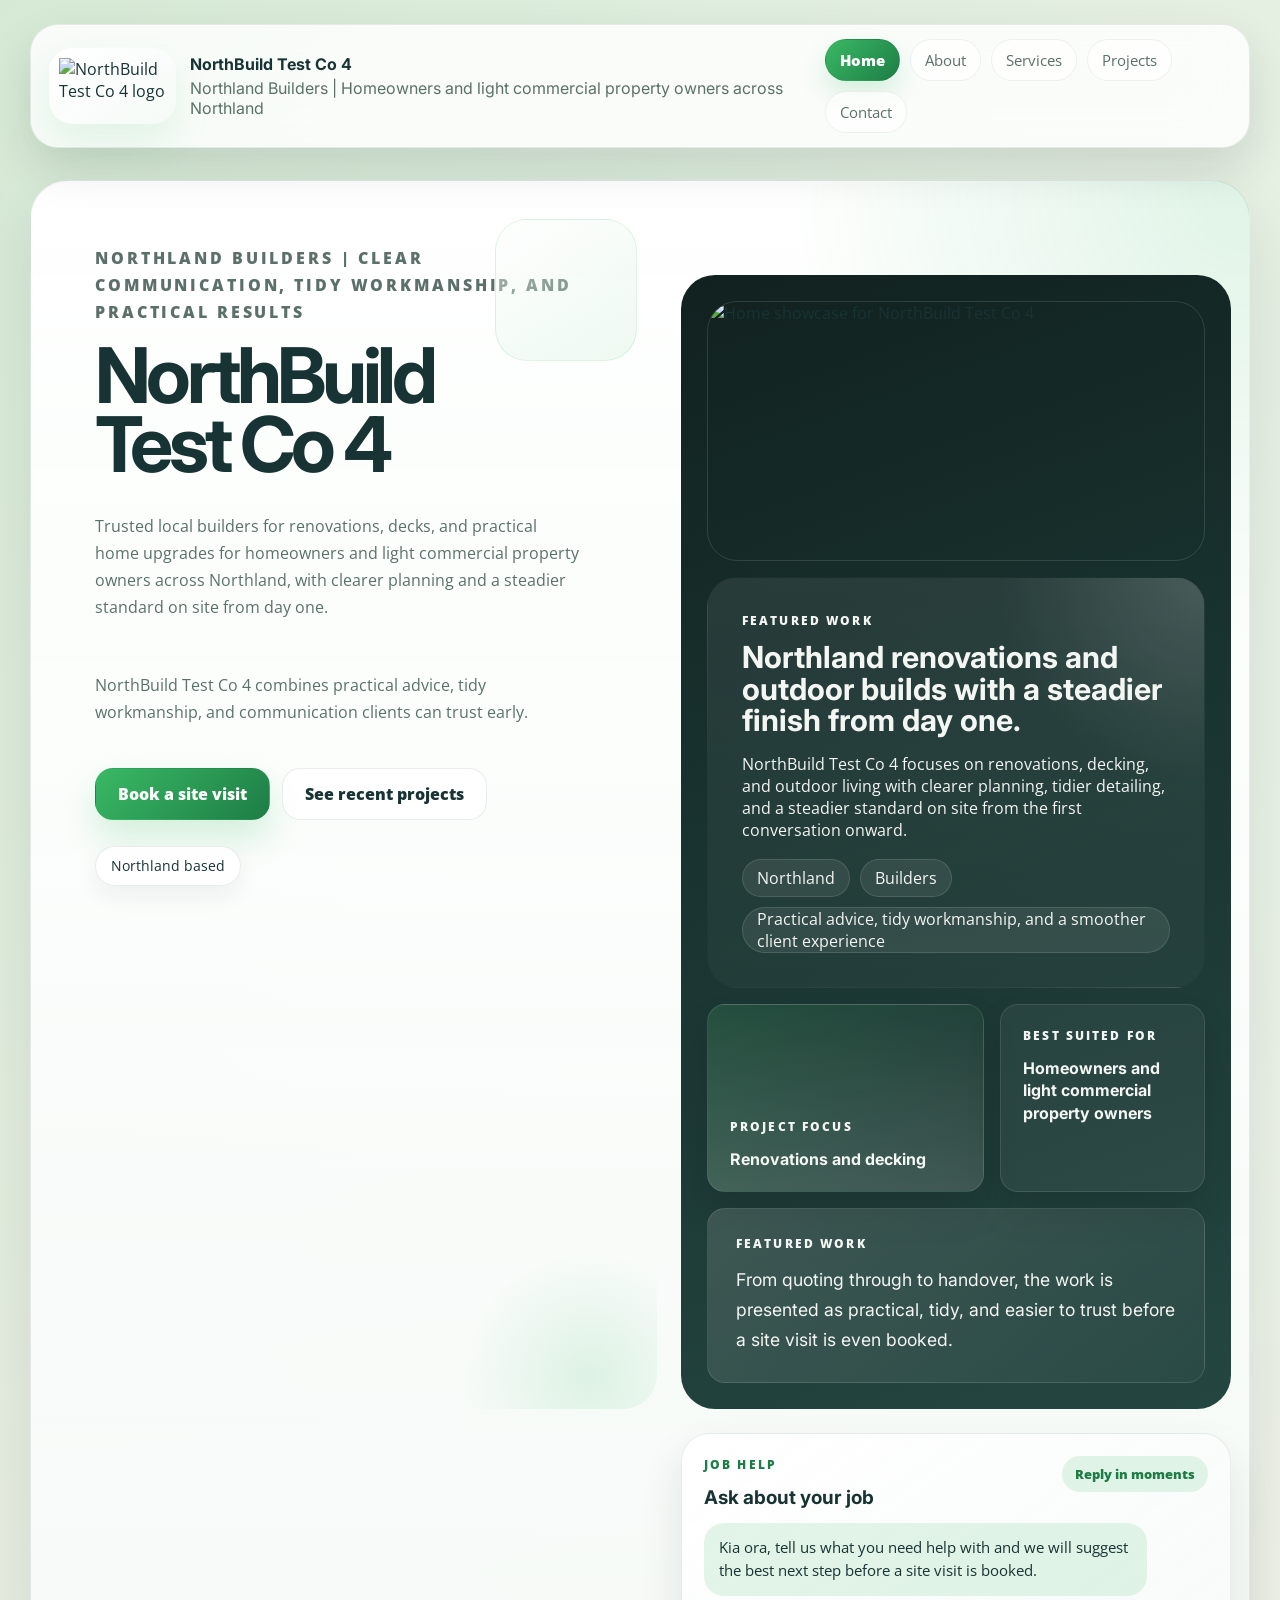
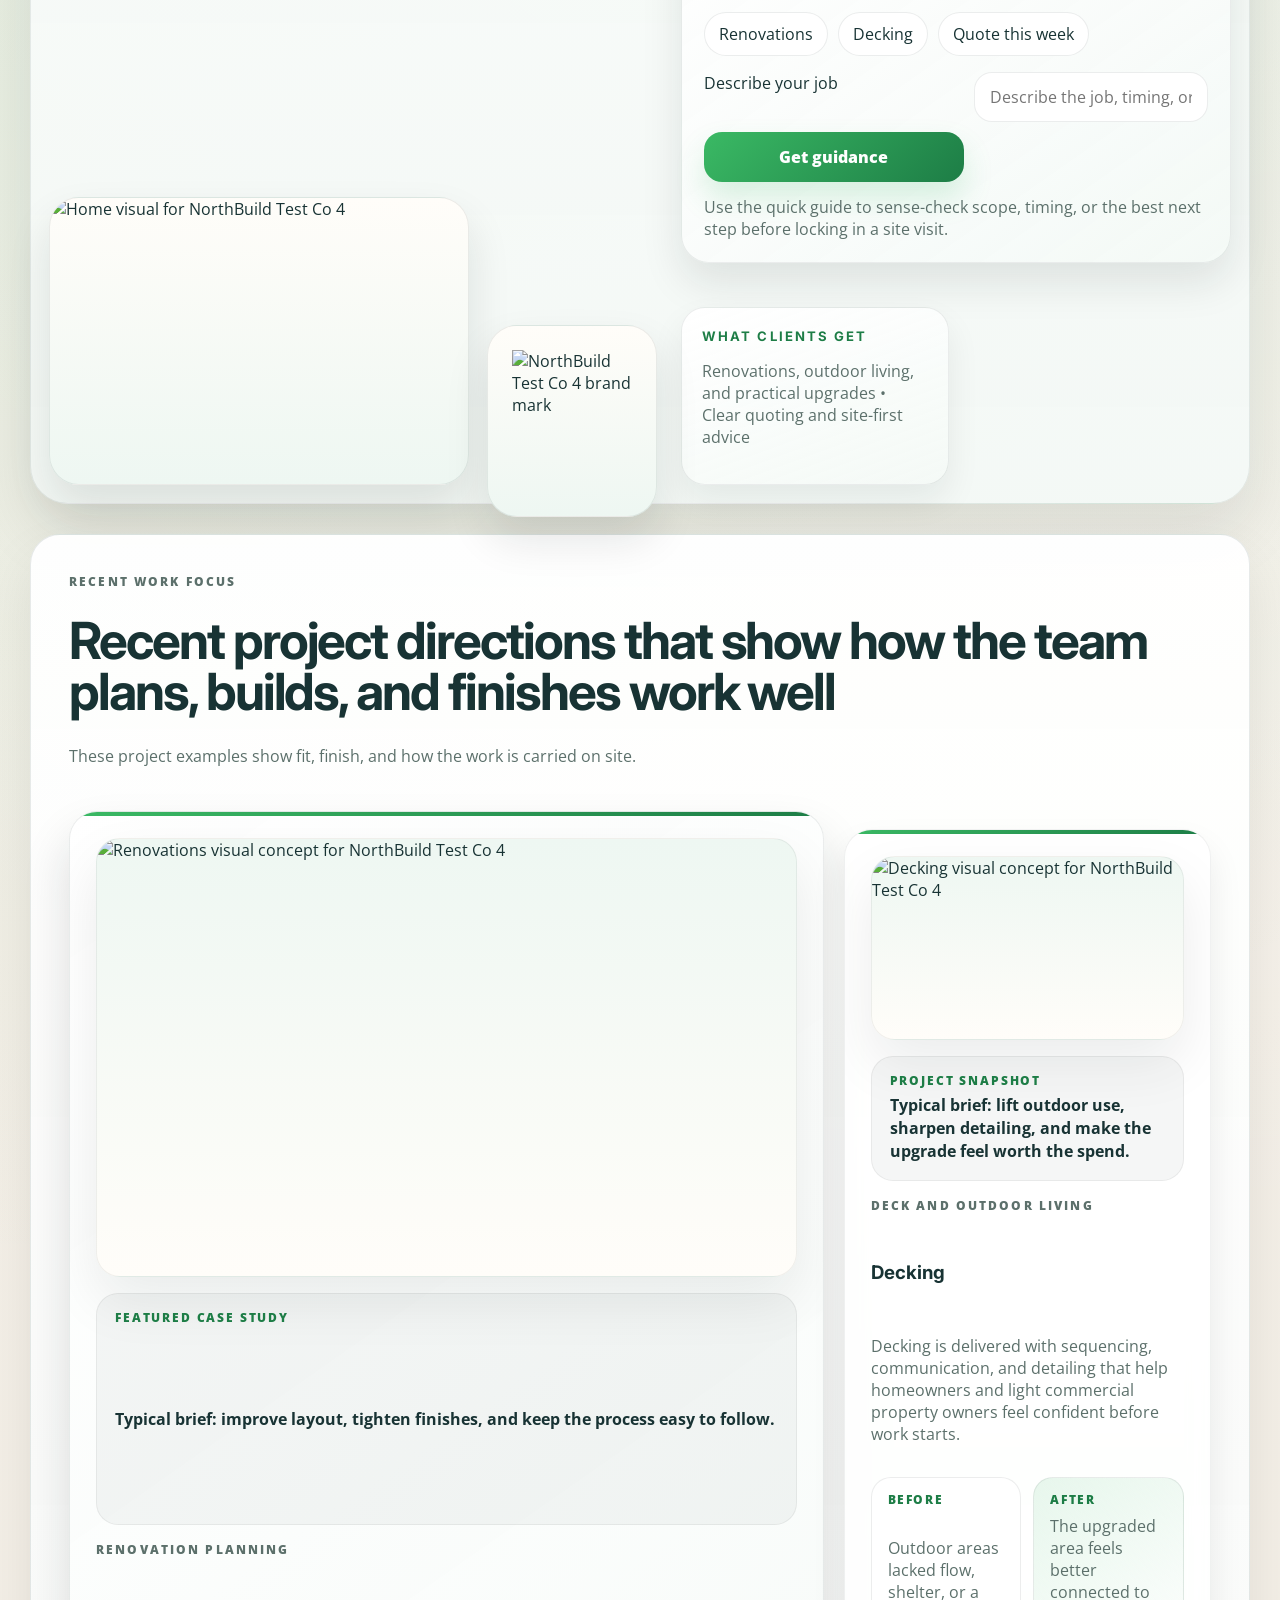
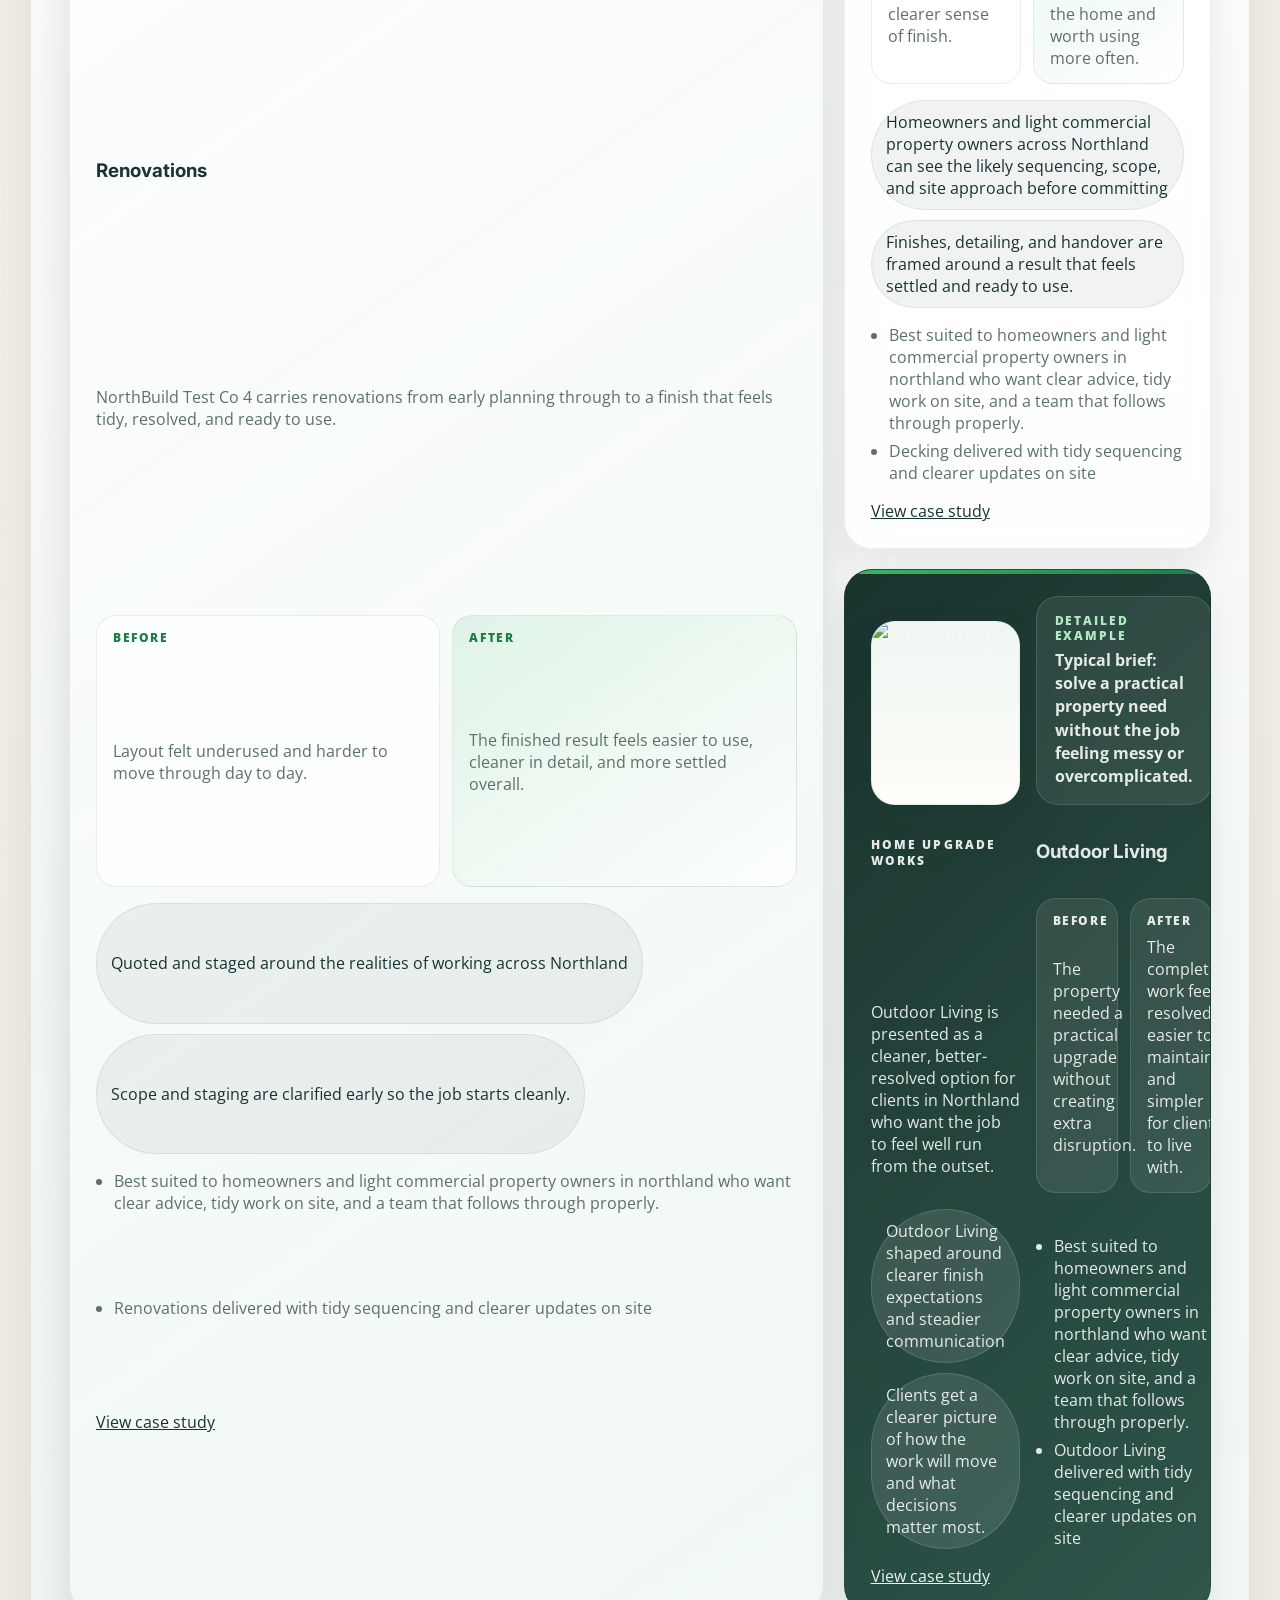
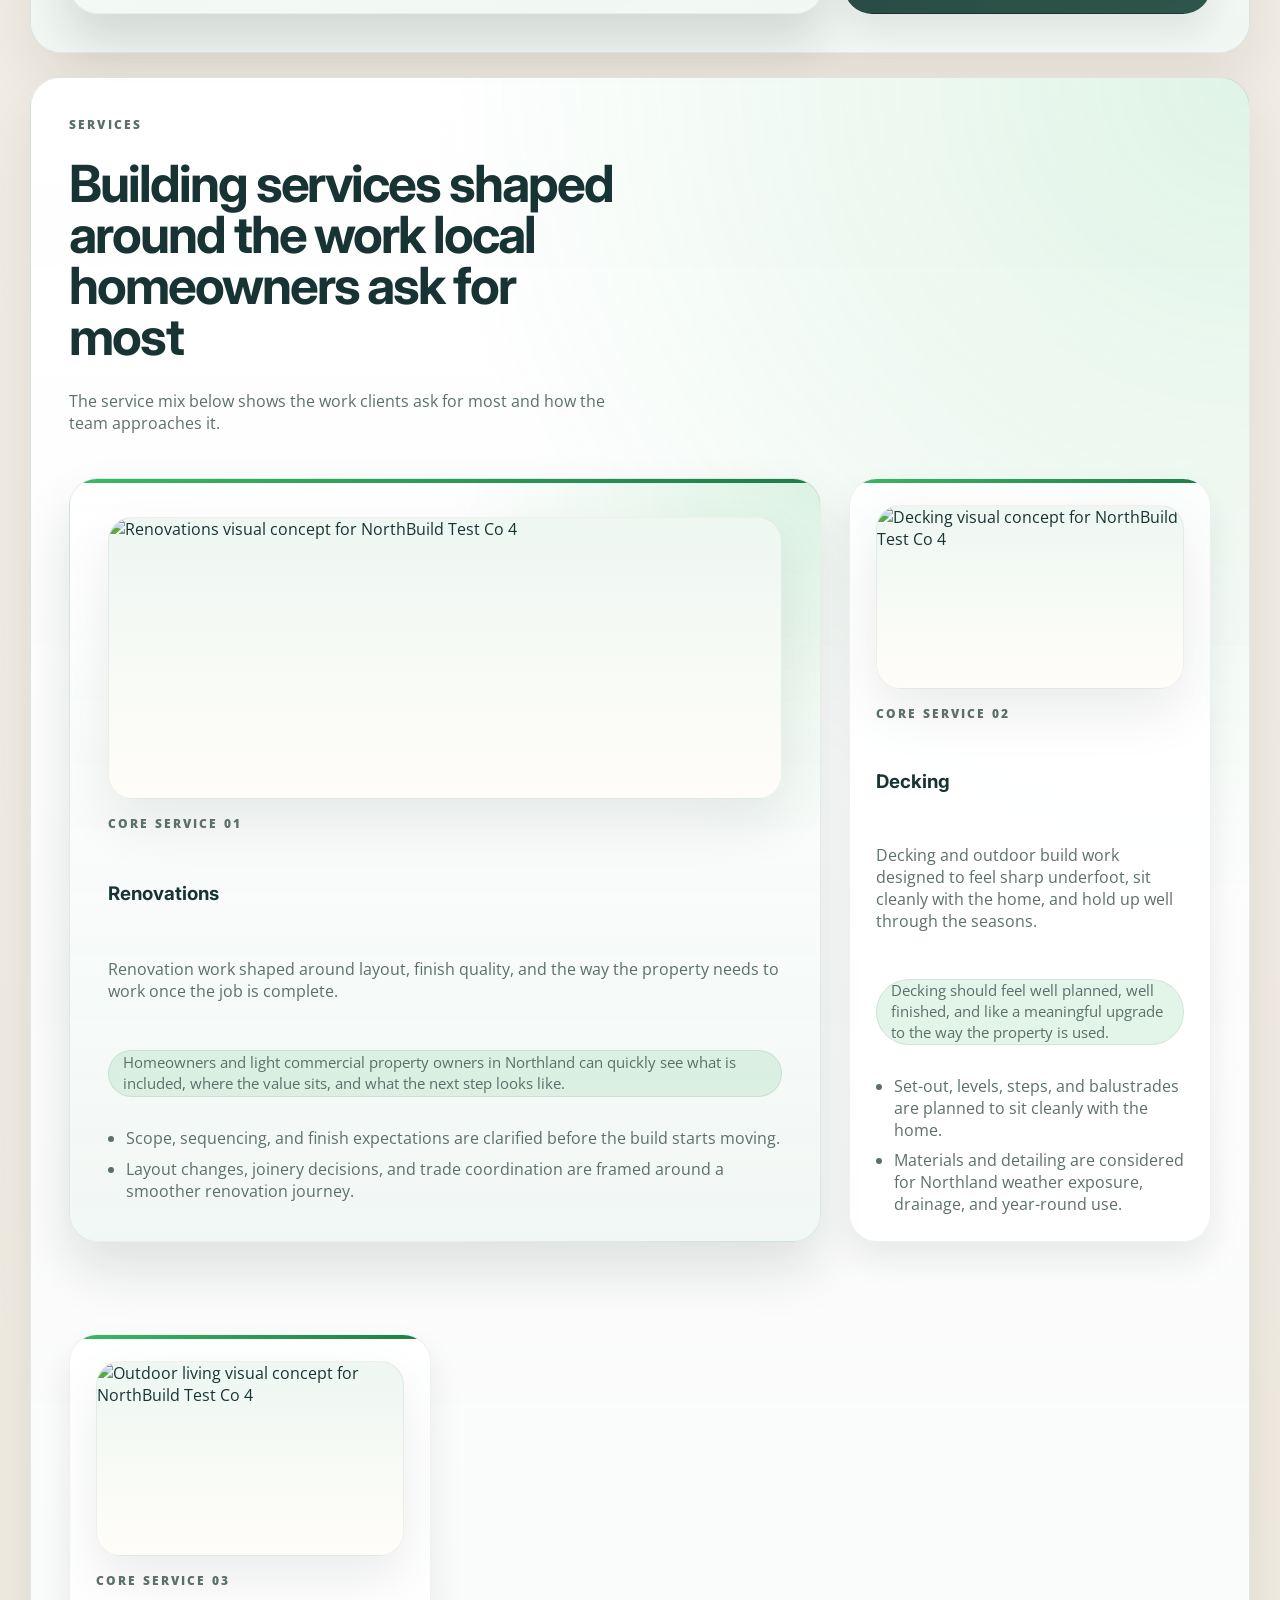
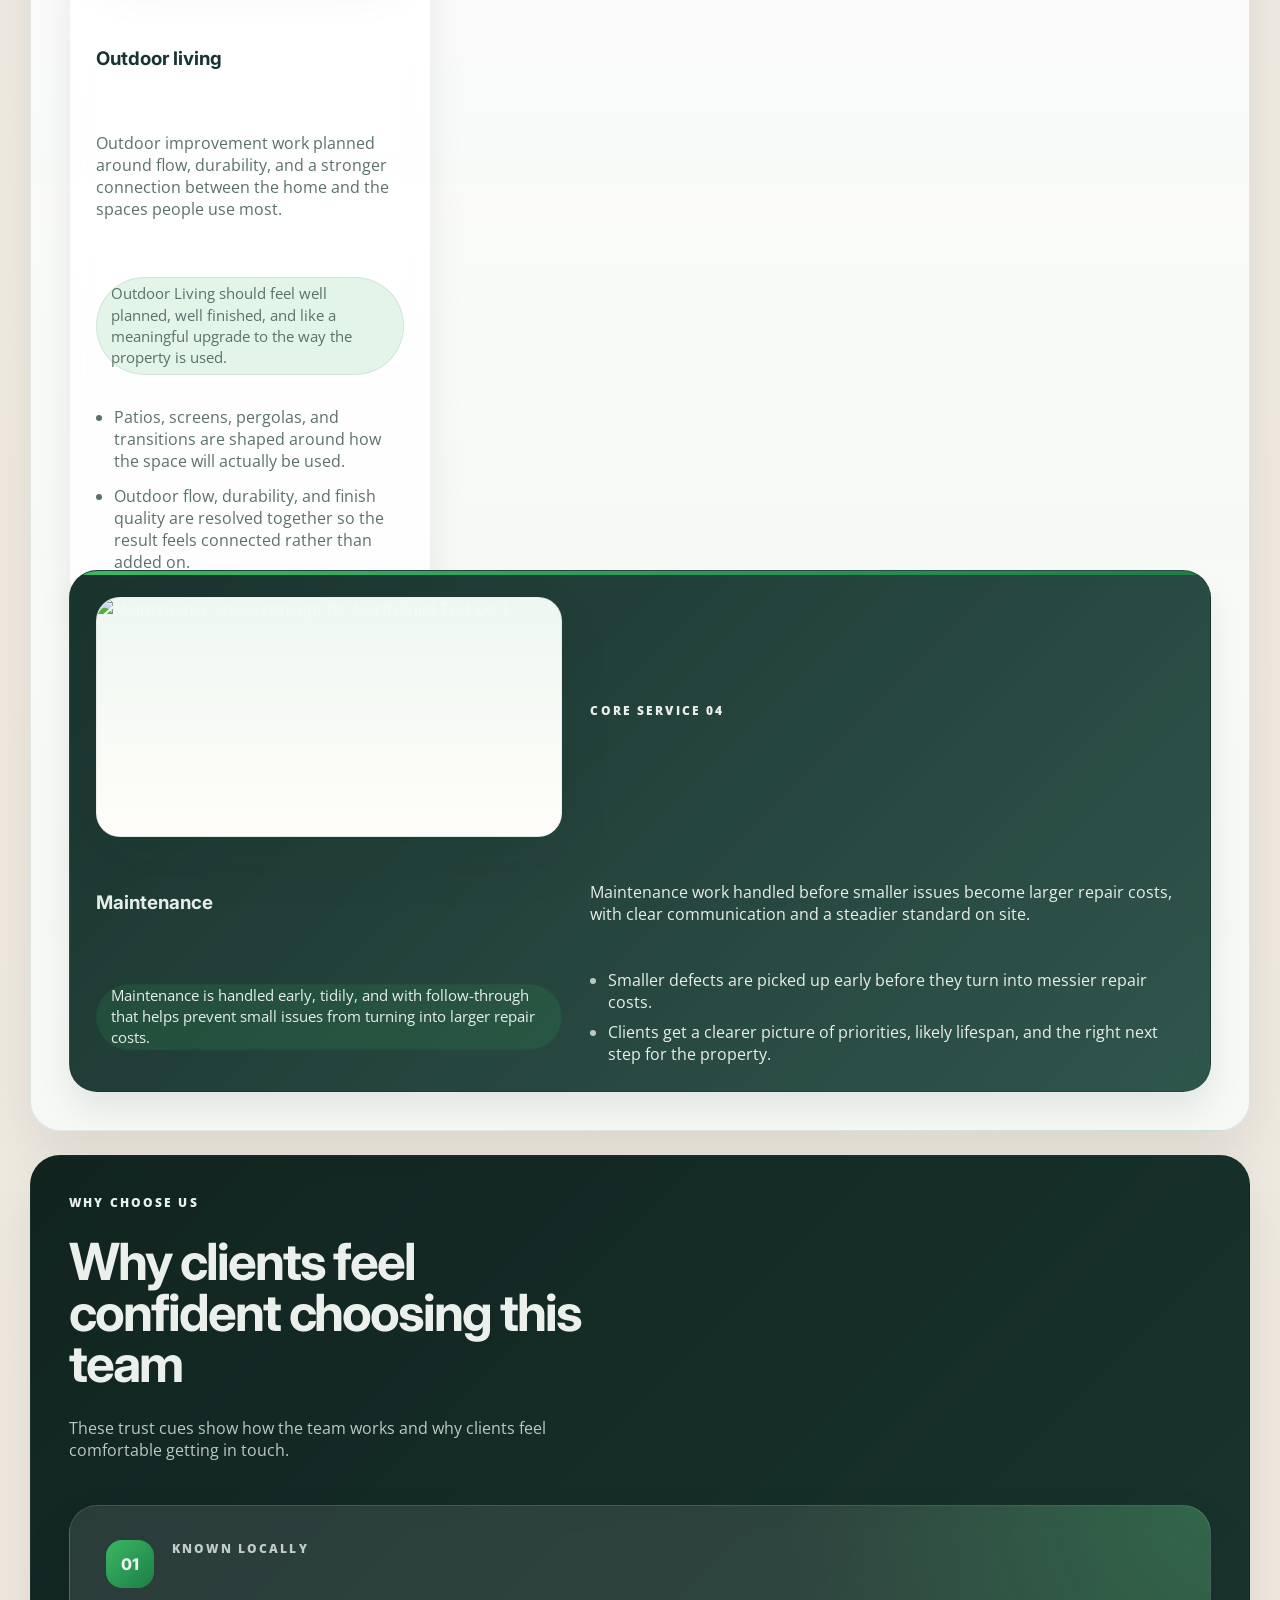
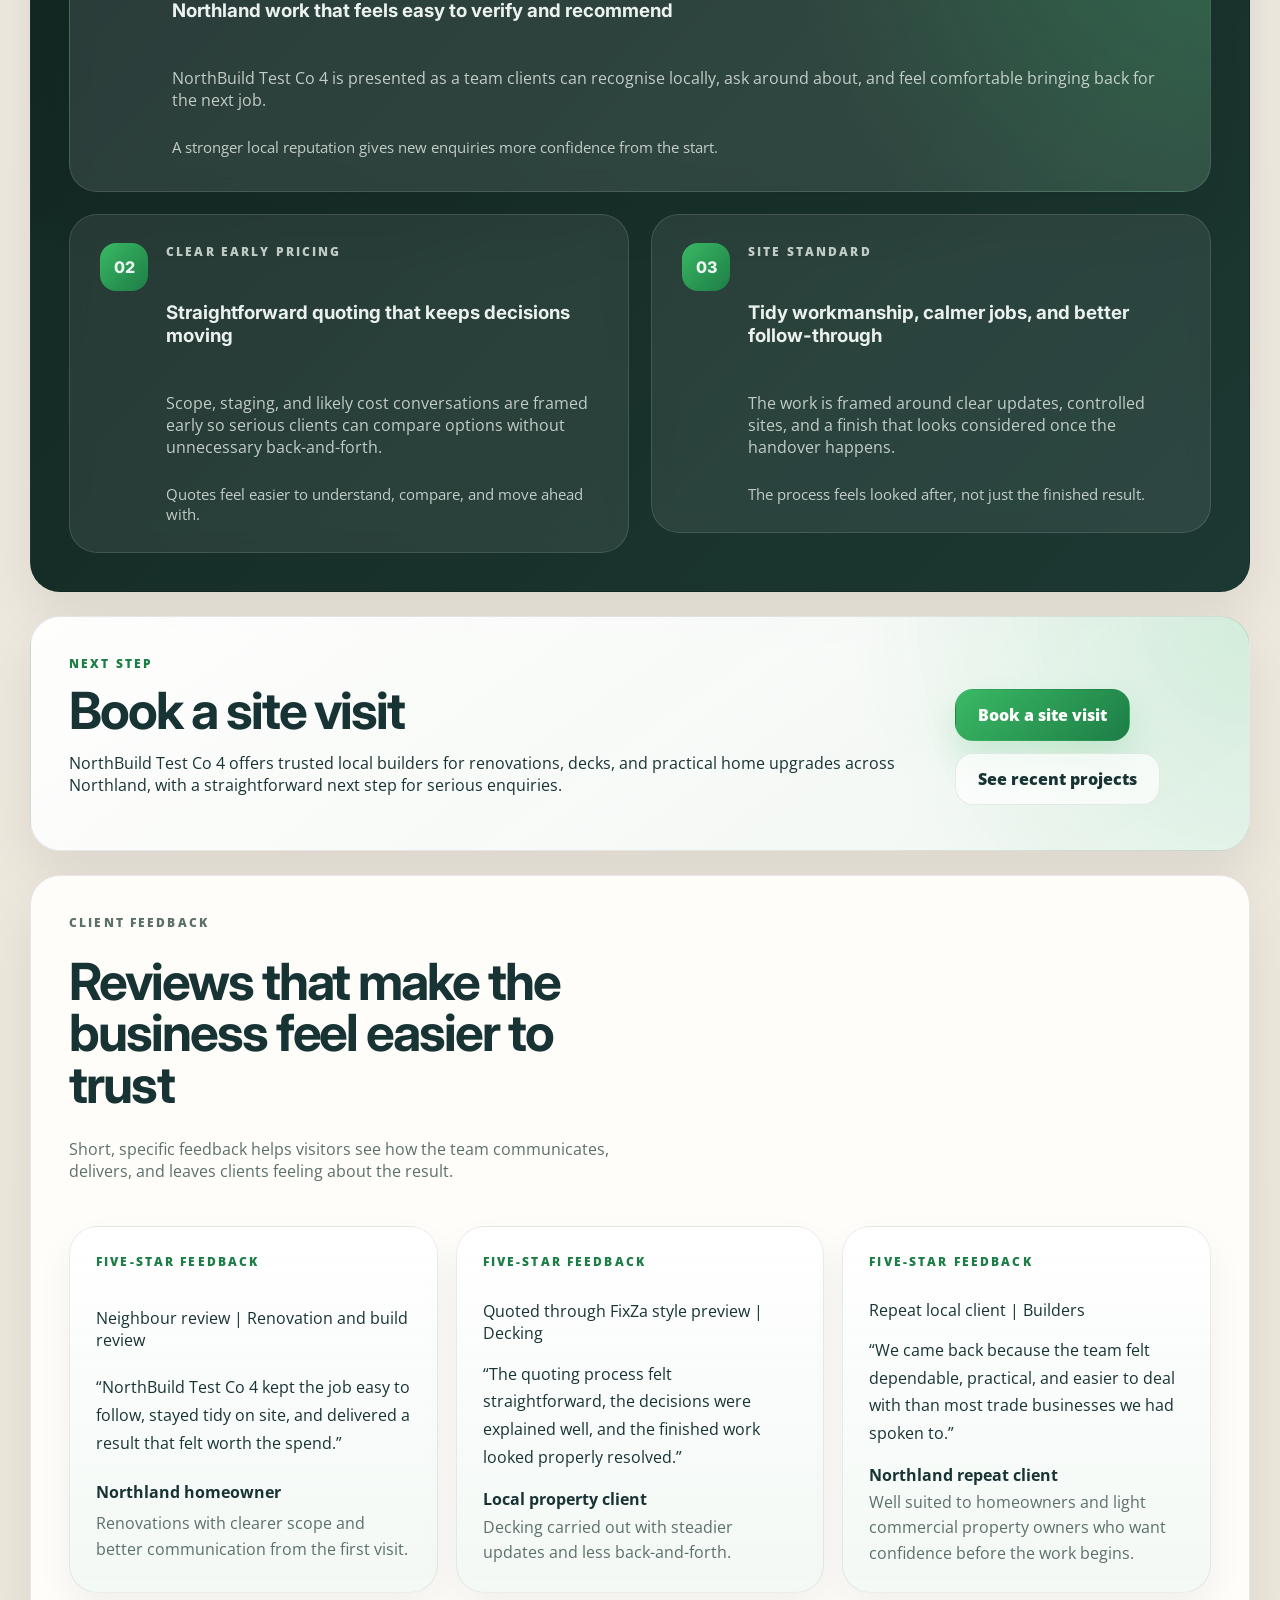
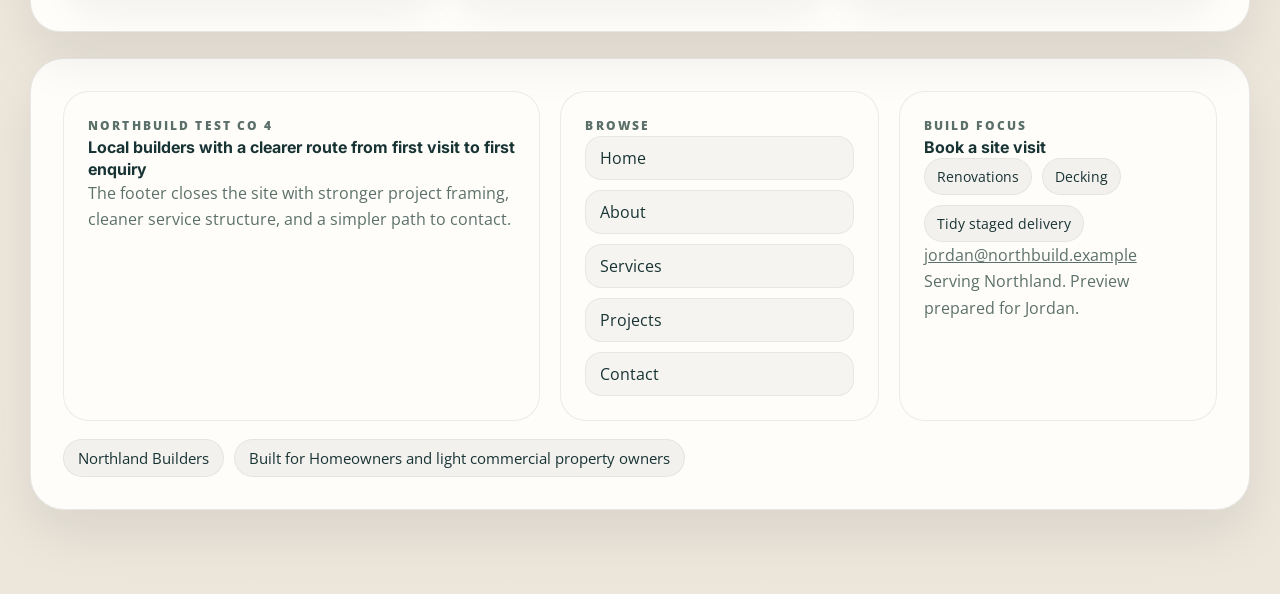
==== commit 0d843f33: "Deploy home page for FixZa preview" ====
--- a/site/index.html
+++ b/site/index.html
@@ -10,7 +10,7 @@
     <link href="https://fonts.googleapis.com/css2?family=Inter:wght@400;500;600;700;800&family=Open+Sans:wght@400;500;600;700&display=swap" rel="stylesheet" />
     <link rel="stylesheet" href="./styles.css" />
   </head>
-  <body>
+  <body class="preset-lifestyle-premium page-index">
     <main class="page">
       <header class="topbar">
         <div class="brand-lockup">
@@ -173,6 +173,7 @@
             <li>Best suited to homeowners and light commercial property owners in northland who want clear advice, tidy work on site, and a team that follows through properly.</li>
             <li>Renovations delivered with tidy sequencing and clearer updates on site</li>
           </ul>
+          <a class="project-link" href="./project-01-renovations.html">View case study</a>
         </article>
         <article class="project-card project-card-compact">
           <div class="project-visual">
@@ -203,6 +204,7 @@
             <li>Best suited to homeowners and light commercial property owners in northland who want clear advice, tidy work on site, and a team that follows through properly.</li>
             <li>Decking delivered with tidy sequencing and clearer updates on site</li>
           </ul>
+          <a class="project-link" href="./project-02-decking.html">View case study</a>
         </article>
         <article class="project-card project-card-landscape">
           <div class="project-visual">
@@ -233,6 +235,7 @@
             <li>Best suited to homeowners and light commercial property owners in northland who want clear advice, tidy work on site, and a team that follows through properly.</li>
             <li>Outdoor Living delivered with tidy sequencing and clearer updates on site</li>
           </ul>
+          <a class="project-link" href="./project-03-outdoor-living.html">View case study</a>
         </article>
           </div>
         </section>
@@ -356,6 +359,7 @@
             
       <article class="testimonial-card">
         <p class="card-kicker">Five-star feedback</p>
+        <span class="testimonial-source">Neighbour review | Renovation and build review</span>
         <p class="testimonial-quote">“NorthBuild Test Co 4 kept the job easy to follow, stayed tidy on site, and delivered a result that felt worth the spend.”</p>
         <div class="testimonial-meta">
           <strong>Northland homeowner</strong>
@@ -364,6 +368,7 @@
       </article>
       <article class="testimonial-card">
         <p class="card-kicker">Five-star feedback</p>
+        <span class="testimonial-source">Quoted through FixZa style preview | Decking</span>
         <p class="testimonial-quote">“The quoting process felt straightforward, the decisions were explained well, and the finished work looked properly resolved.”</p>
         <div class="testimonial-meta">
           <strong>Local property client</strong>
@@ -372,6 +377,7 @@
       </article>
       <article class="testimonial-card">
         <p class="card-kicker">Five-star feedback</p>
+        <span class="testimonial-source">Repeat local client | Builders</span>
         <p class="testimonial-quote">“We came back because the team felt dependable, practical, and easier to deal with than most trade businesses we had spoken to.”</p>
         <div class="testimonial-meta">
           <strong>Northland repeat client</strong>
--- a/site/styles.css
+++ b/site/styles.css
@@ -724,6 +724,47 @@
   font-size: 0.94rem;
   line-height: 1.6;
 }
+.footer-trade-list {
+  display: flex;
+  flex-wrap: wrap;
+  gap: 10px;
+}
+.footer-trade-list span {
+  display: inline-flex;
+  align-items: center;
+  padding: 8px 12px;
+  border-radius: 999px;
+  background: rgba(18, 31, 29, 0.05);
+  border: 1px solid rgba(18, 31, 29, 0.06);
+  font-size: 0.86rem;
+}
+.testimonial-grid {
+  display: grid;
+  grid-template-columns: repeat(3, minmax(0, 1fr));
+  gap: 18px;
+}
+.testimonial-card {
+  display: grid;
+  gap: 16px;
+  padding: 26px;
+  border-radius: 28px;
+  border: 1px solid rgba(18, 31, 29, 0.08);
+  background: linear-gradient(180deg, rgba(255,255,255,0.98), rgba(242,248,244,0.92));
+  box-shadow: 0 18px 36px rgba(18, 31, 29, 0.06);
+}
+.testimonial-quote {
+  margin: 0;
+  font-size: 1.02rem;
+  line-height: 1.7;
+}
+.testimonial-meta {
+  display: grid;
+  gap: 4px;
+}
+.testimonial-meta span {
+  color: var(--muted);
+  line-height: 1.6;
+}
 .footer-meta span {
   display: inline-flex;
   align-items: center;
@@ -975,6 +1016,32 @@
   background: rgba(18, 31, 29, 0.04);
   border: 1px solid rgba(18, 31, 29, 0.06);
 }
+.before-after-strip {
+  display: grid;
+  grid-template-columns: repeat(2, minmax(0, 1fr));
+  gap: 12px;
+}
+.before-after-card {
+  display: grid;
+  gap: 8px;
+  padding: 14px 16px;
+  border-radius: 20px;
+  border: 1px solid rgba(18, 31, 29, 0.08);
+  background: rgba(255,255,255,0.74);
+}
+.before-after-card span {
+  font-size: 0.72rem;
+  letter-spacing: 0.14em;
+  text-transform: uppercase;
+  font-weight: 800;
+  color: var(--accent-strong);
+}
+.before-after-card p {
+  margin: 0;
+}
+.after-state {
+  background: linear-gradient(145deg, rgba(58,185,100,0.12), rgba(255,255,255,0.8));
+}
 .project-story-band span {
   font-size: 0.72rem;
   letter-spacing: 0.16em;
@@ -1052,6 +1119,14 @@
 }
 .project-card-landscape .project-story-band span {
   color: rgba(190, 245, 206, 0.92);
+}
+.project-card-landscape .before-after-card {
+  background: rgba(255,255,255,0.08);
+  border-color: rgba(255,255,255,0.12);
+}
+.project-card-landscape .before-after-card span,
+.project-card-landscape .before-after-card p {
+  color: rgba(245, 249, 246, 0.92);
 }
 .project-card-landscape .project-meta span {
   background: rgba(255,255,255,0.1);
@@ -1115,6 +1190,11 @@
     grid-template-columns: 1fr;
   }
 
+  .before-after-strip,
+  .testimonial-grid {
+    grid-template-columns: 1fr;
+  }
+
   .proof-card:first-child {
     grid-row: span 1;
   }
@@ -1201,7 +1281,8 @@
   .hero-highlight,
   .showcase-grid,
   .hero-media-strip,
-  .footer-grid {
+  .footer-grid,
+  .testimonial-grid {
     grid-template-columns: 1fr;
   }
 
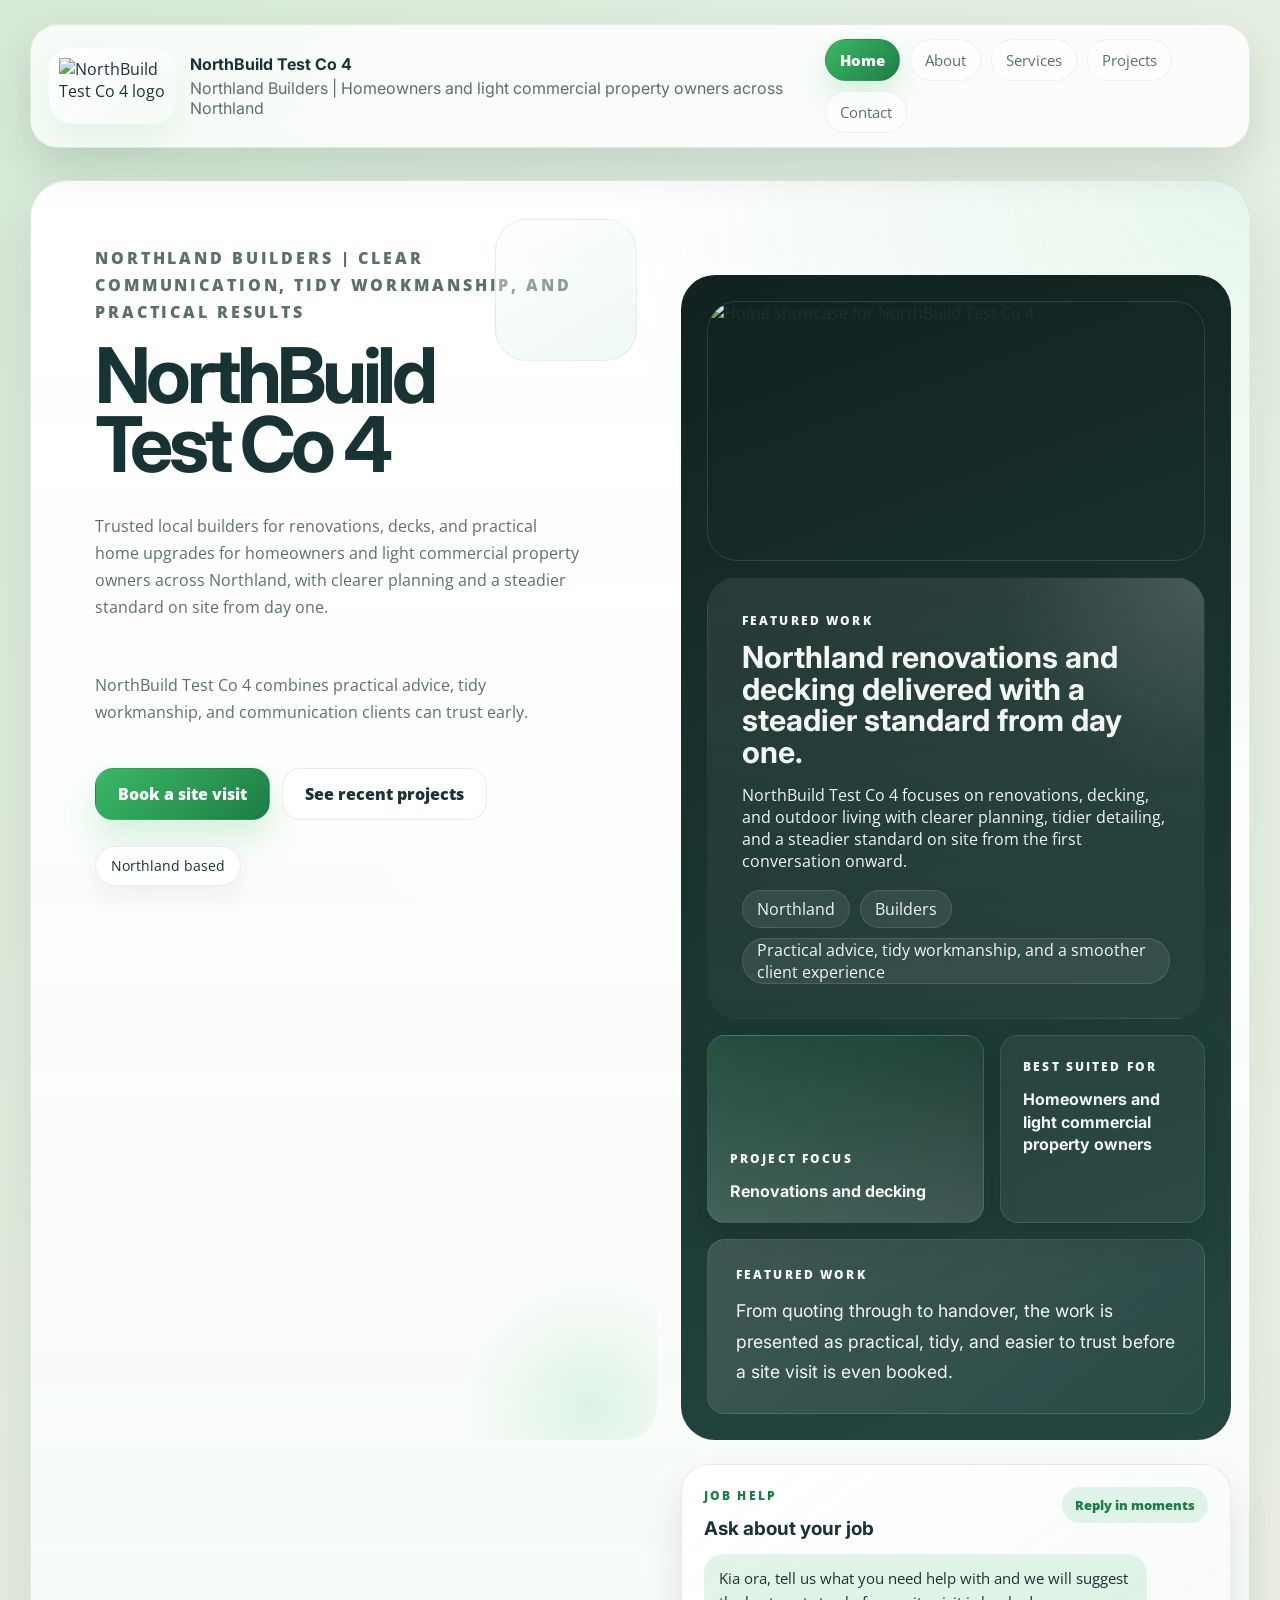
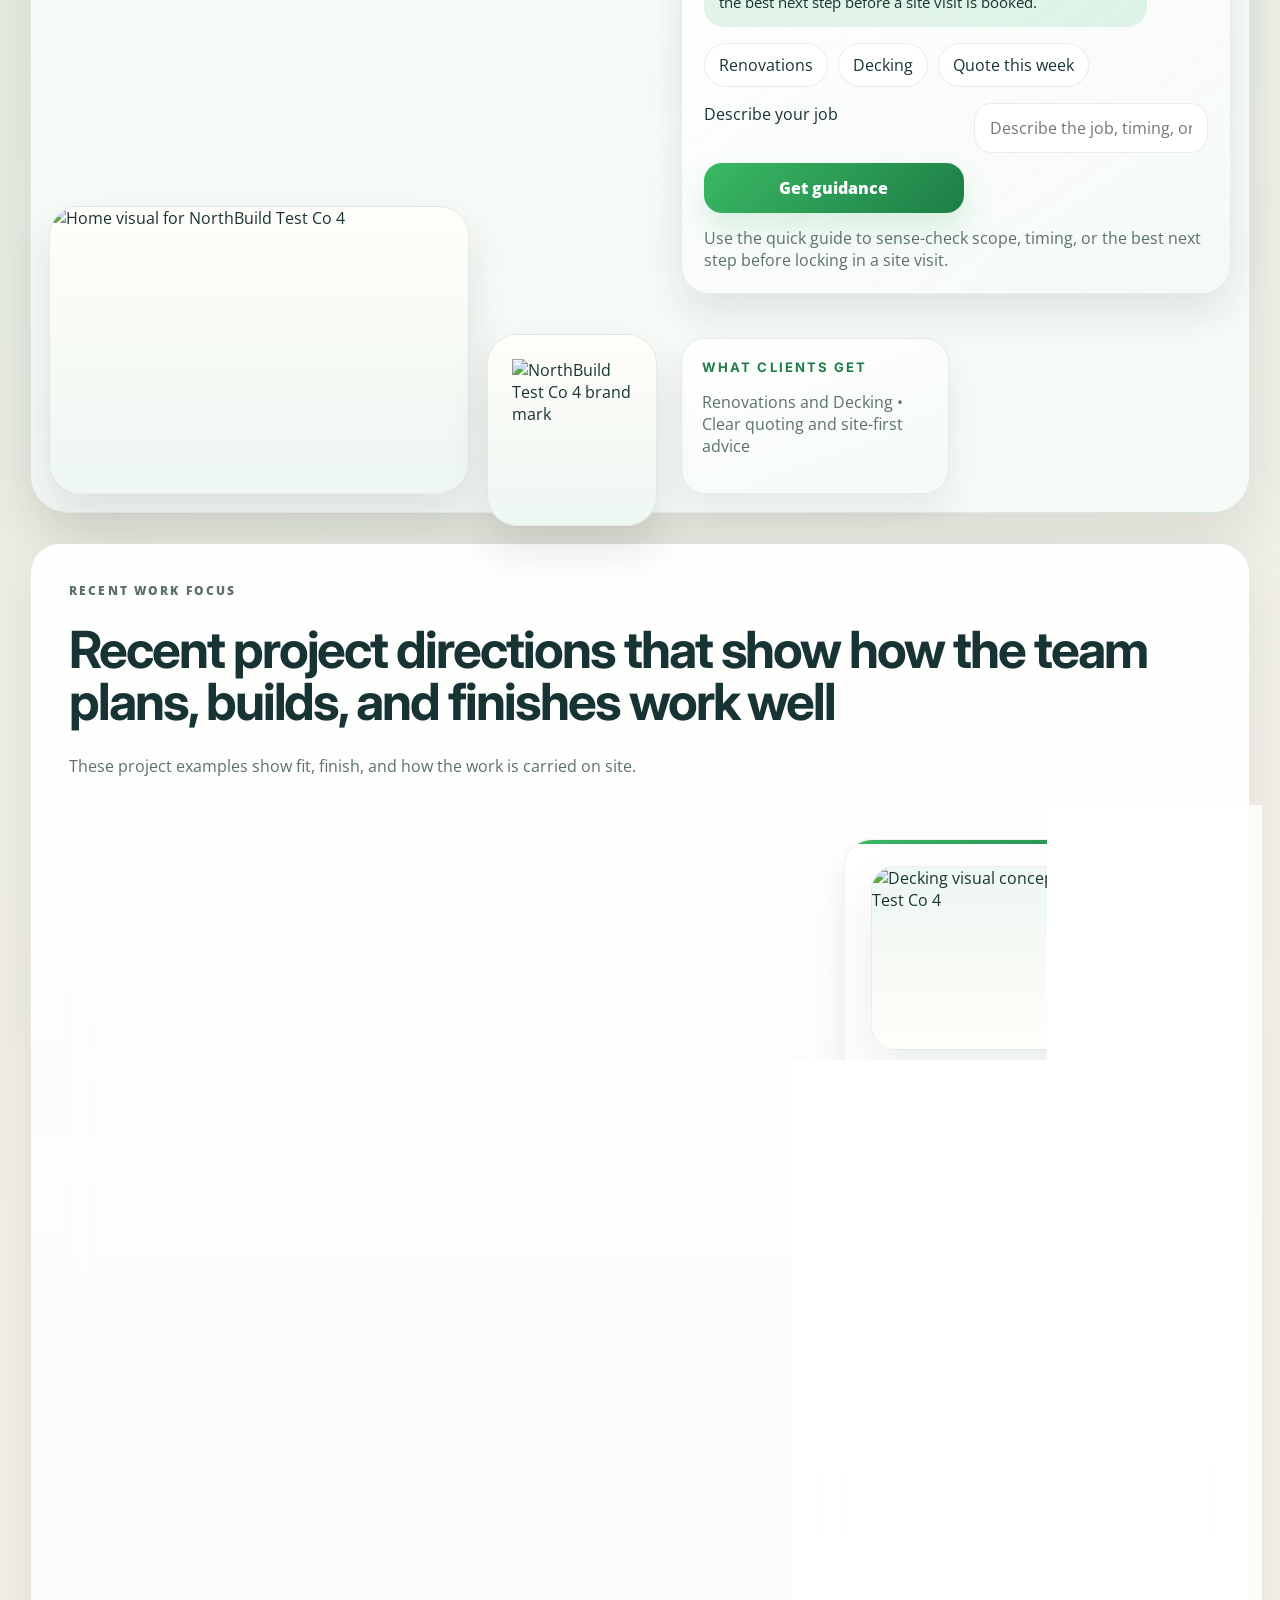
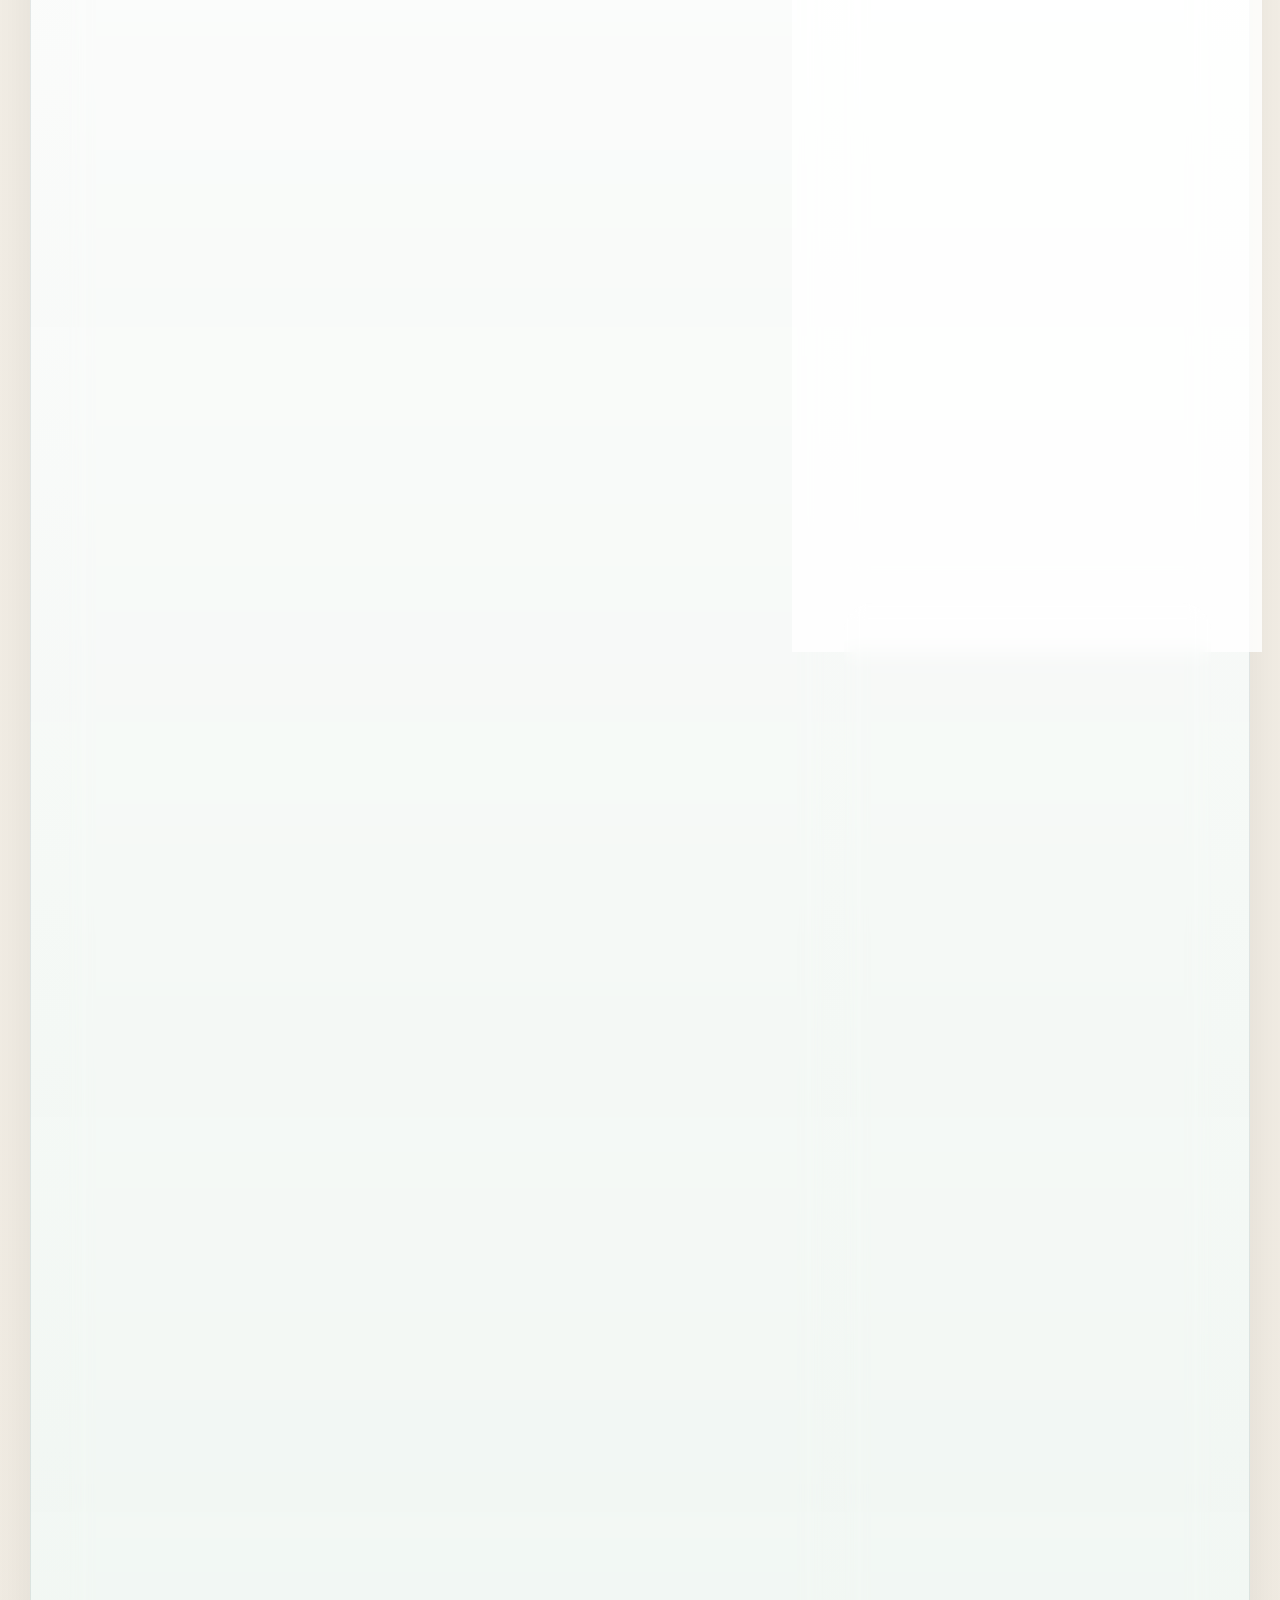
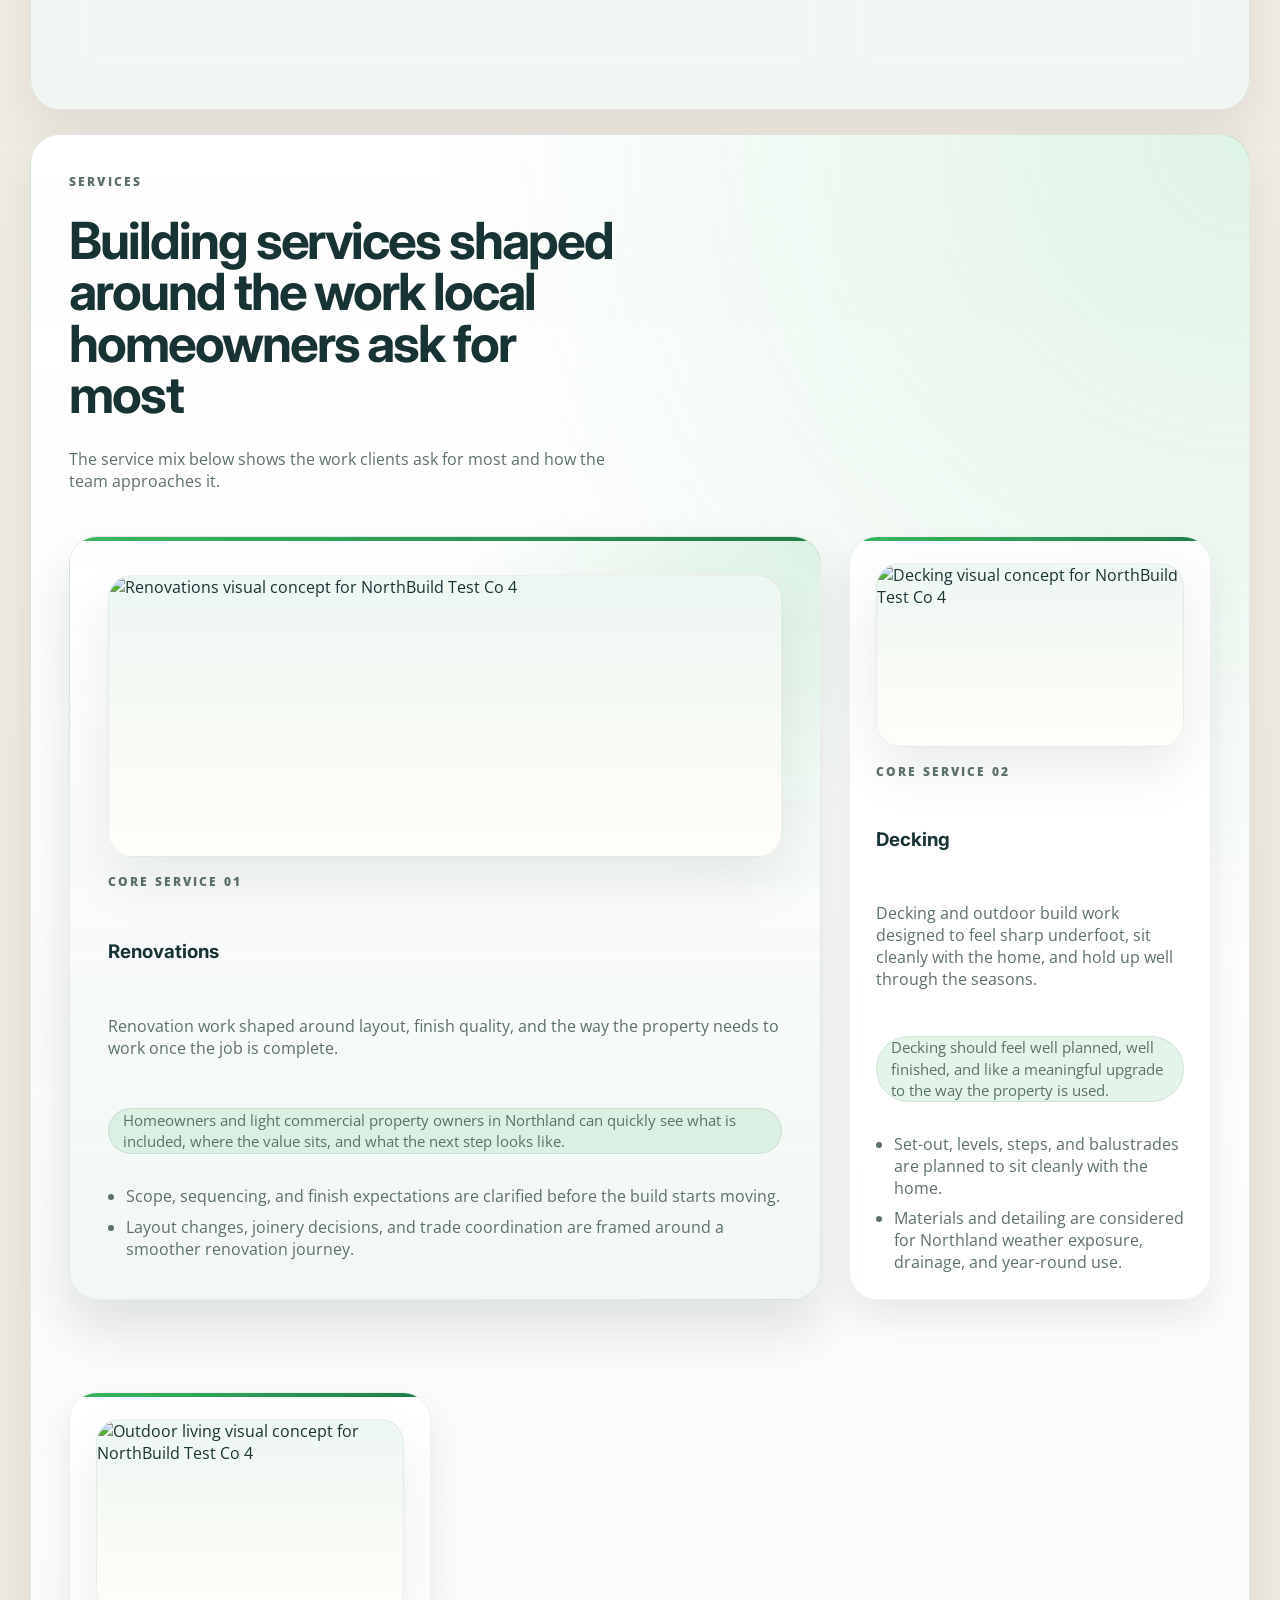
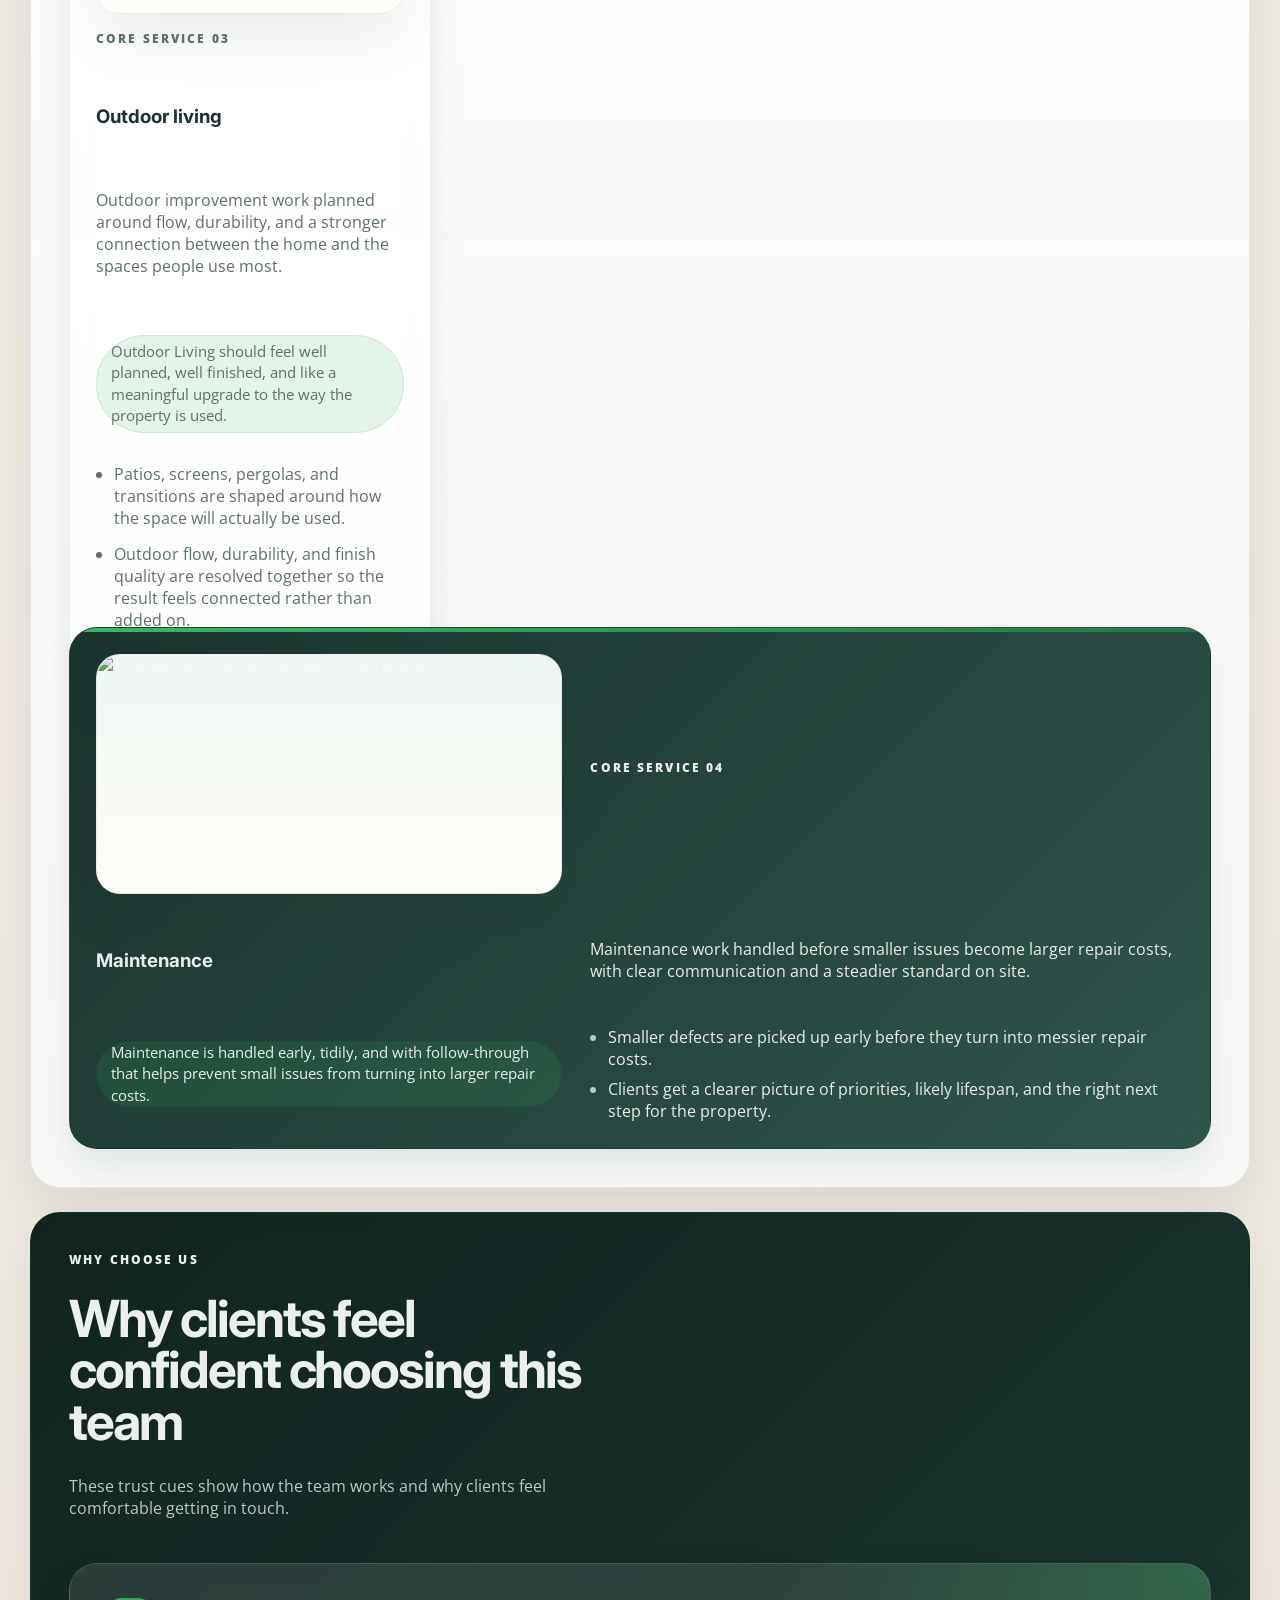
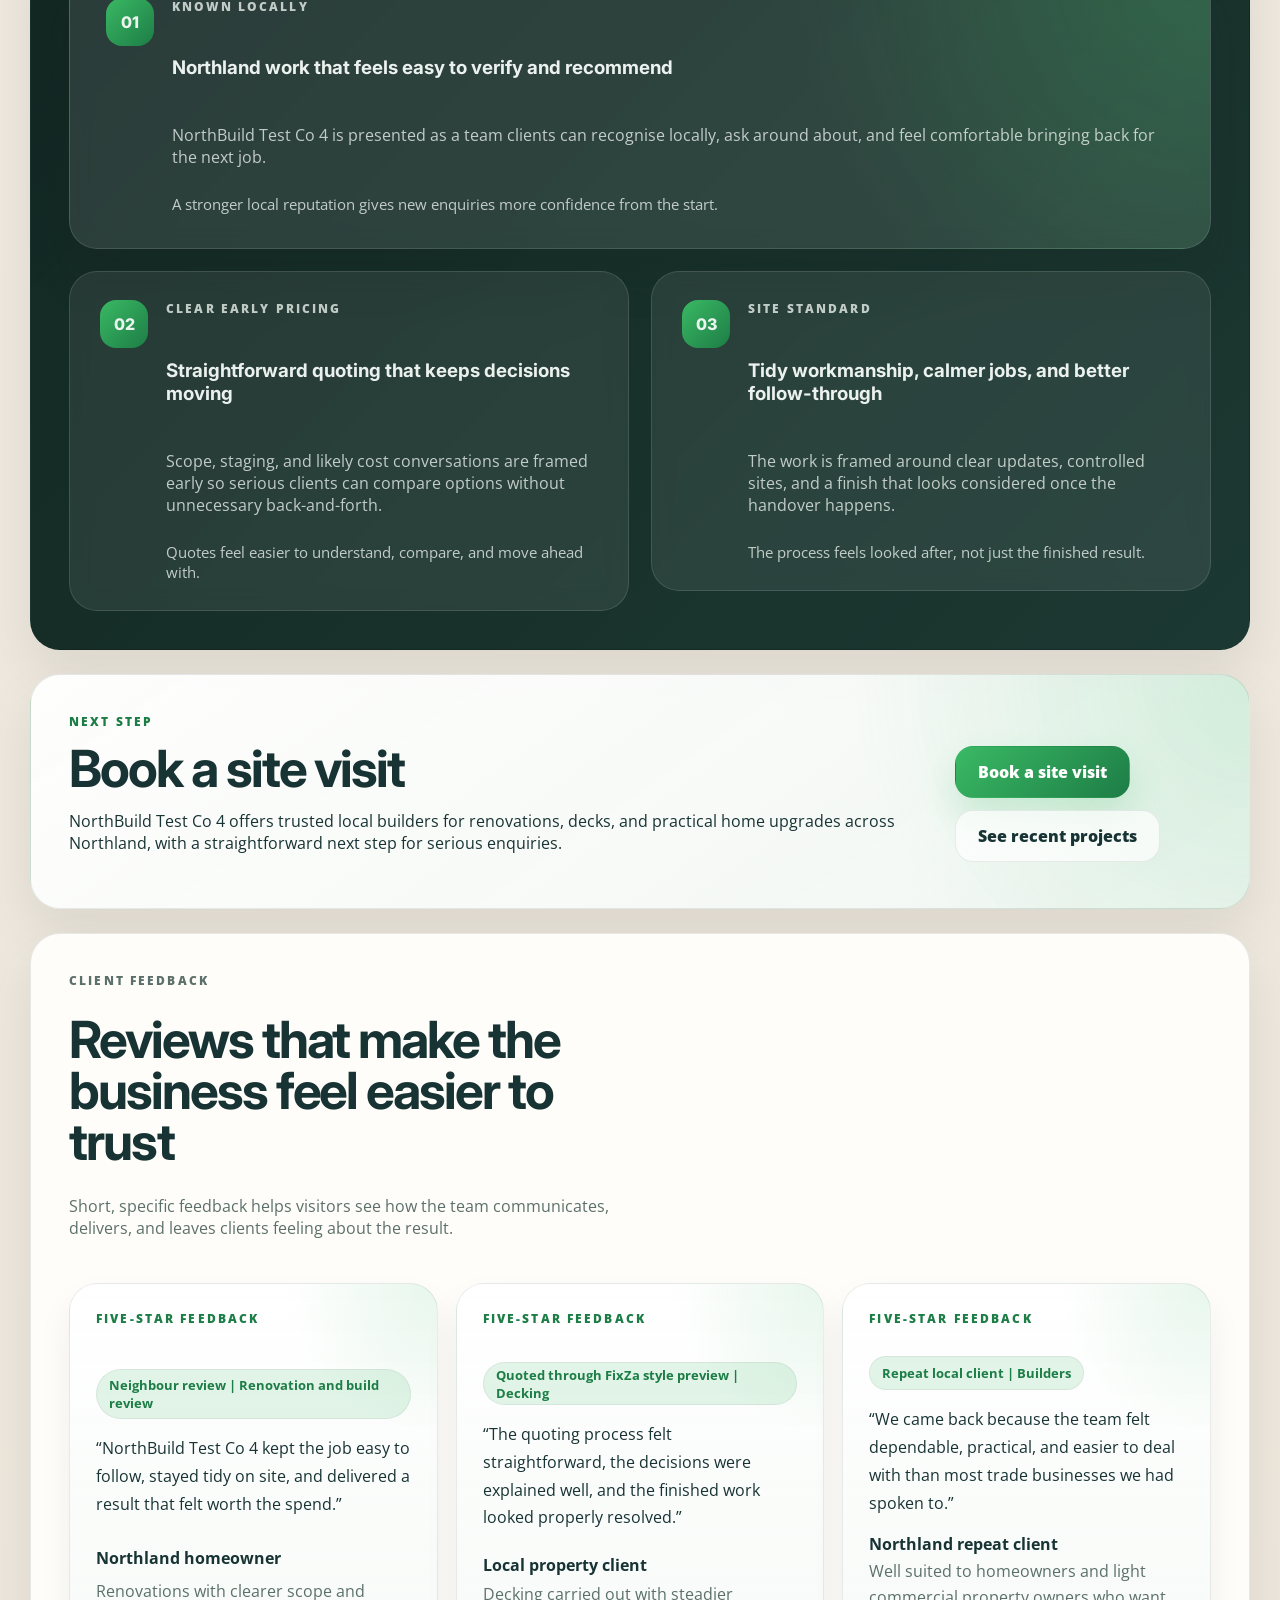
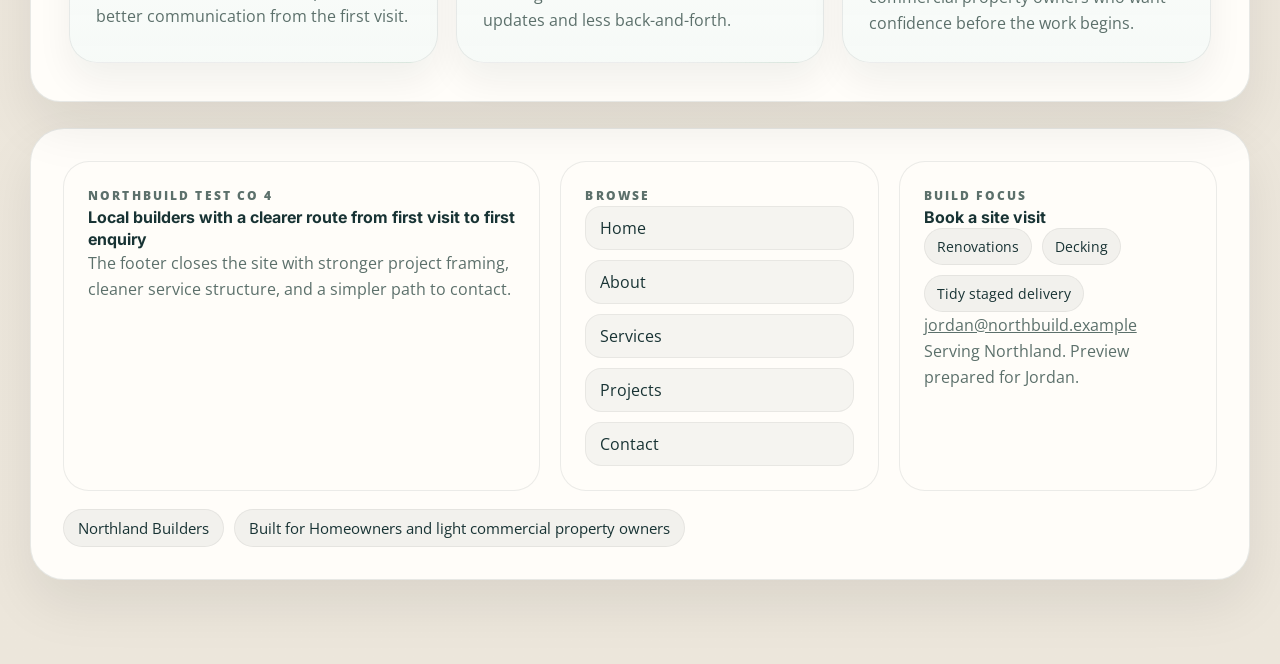
==== commit 0fe88e65: "Deploy home page for FixZa preview" ====
--- a/site/index.html
+++ b/site/index.html
@@ -60,7 +60,7 @@
       </article>
       <article class="showcase-panel lead">
         <p class="eyebrow">Featured work</p>
-        <h2>Northland renovations and outdoor builds with a steadier finish from day one.</h2>
+        <h2>Northland renovations and decking delivered with a steadier standard from day one.</h2>
         <p>NorthBuild Test Co 4 focuses on renovations, decking, and outdoor living with clearer planning, tidier detailing, and a steadier standard on site from the first conversation onward.</p>
         <div class="showcase-pill-row">
           <span>Northland</span>
@@ -125,7 +125,7 @@
             <div class="hero-highlight">
               <article class="metric-card metric-card-primary">
                 <strong>What clients get</strong>
-                <p>Renovations, outdoor living, and practical upgrades • Clear quoting and site-first advice</p>
+                <p>Renovations and Decking • Clear quoting and site-first advice</p>
               </article>
               
             </div>
--- a/site/styles.css
+++ b/site/styles.css
@@ -765,6 +765,19 @@
   color: var(--muted);
   line-height: 1.6;
 }
+.testimonial-source {
+  display: inline-flex;
+  align-items: center;
+  width: fit-content;
+  min-height: 34px;
+  padding: 0 12px;
+  border-radius: 999px;
+  background: var(--accent-soft);
+  border: 1px solid rgba(18, 31, 29, 0.06);
+  color: var(--accent-strong);
+  font-size: 0.8rem;
+  font-weight: 700;
+}
 .footer-meta span {
   display: inline-flex;
   align-items: center;
@@ -1133,6 +1146,103 @@
   border-color: rgba(255,255,255,0.14);
   color: rgba(245, 249, 246, 0.92);
 }
+.project-link {
+  display: inline-flex;
+  align-items: center;
+  justify-content: center;
+  width: fit-content;
+  min-height: 46px;
+  padding: 0 18px;
+  border-radius: 999px;
+  background: linear-gradient(135deg, var(--accent), var(--accent-strong));
+  color: #ffffff;
+  font-weight: 700;
+  text-decoration: none;
+  box-shadow: 0 16px 30px rgba(18, 31, 29, 0.12);
+}
+.project-detail-shell {
+  display: grid;
+  gap: 24px;
+}
+.detail-hero-grid,
+.detail-story-grid,
+.detail-gallery,
+.detail-metrics {
+  display: grid;
+  gap: 16px;
+}
+.detail-hero-grid {
+  grid-template-columns: minmax(0, 1fr) minmax(0, 0.92fr);
+  align-items: stretch;
+}
+.detail-story-panel,
+.detail-story-card,
+.detail-gallery-card,
+.detail-visual-panel {
+  padding: 26px;
+  border-radius: 28px;
+  border: 1px solid rgba(18, 31, 29, 0.08);
+  background: linear-gradient(180deg, rgba(255,255,255,0.98), rgba(243,248,245,0.92));
+  box-shadow: 0 20px 40px rgba(18, 31, 29, 0.08);
+}
+.detail-visual-panel img,
+.detail-gallery-card img {
+  width: 100%;
+  height: 100%;
+  object-fit: cover;
+  border-radius: 22px;
+}
+.detail-visual-panel {
+  display: grid;
+  min-height: 100%;
+}
+.detail-visual-panel img {
+  min-height: 100%;
+}
+.detail-story-grid,
+.detail-gallery {
+  grid-template-columns: repeat(3, minmax(0, 1fr));
+}
+.detail-gallery-card {
+  display: grid;
+  gap: 14px;
+}
+.detail-metrics {
+  grid-template-columns: repeat(3, minmax(0, 1fr));
+}
+.detail-metrics span {
+  display: inline-flex;
+  align-items: center;
+  justify-content: center;
+  min-height: 44px;
+  padding: 0 16px;
+  border-radius: 999px;
+  background: var(--accent-soft);
+  border: 1px solid rgba(18, 31, 29, 0.06);
+  font-weight: 700;
+}
+body.preset-editorial-craft .hero-shell,
+body.preset-editorial-craft .project-card-featured,
+body.preset-editorial-craft .detail-story-panel {
+  background-image:
+    radial-gradient(circle at top right, rgba(202, 141, 49, 0.14), transparent 30%),
+    linear-gradient(180deg, rgba(255,255,255,0.99), rgba(241,248,244,0.95));
+}
+body.preset-precision-modern .hero-copy,
+body.preset-precision-modern .detail-story-card,
+body.preset-precision-modern .testimonial-card {
+  border-radius: 22px;
+}
+body.preset-precision-modern .project-link {
+  box-shadow: 0 12px 20px rgba(15, 137, 183, 0.18);
+}
+body.preset-lifestyle-premium .hero-shell,
+body.preset-lifestyle-premium .detail-gallery-card,
+body.preset-lifestyle-premium .testimonial-card {
+  background-image:
+    radial-gradient(circle at top right, rgba(58, 185, 100, 0.12), transparent 28%),
+    linear-gradient(180deg, rgba(255,255,255,0.99), rgba(246, 250, 247, 0.94));
+}
 .proof-grid {
   align-items: start;
 }
@@ -1191,7 +1301,14 @@
   }
 
   .before-after-strip,
-  .testimonial-grid {
+  .testimonial-grid,
+  .detail-story-grid,
+  .detail-gallery,
+  .detail-metrics {
+    grid-template-columns: 1fr;
+  }
+
+  .detail-hero-grid {
     grid-template-columns: 1fr;
   }
 
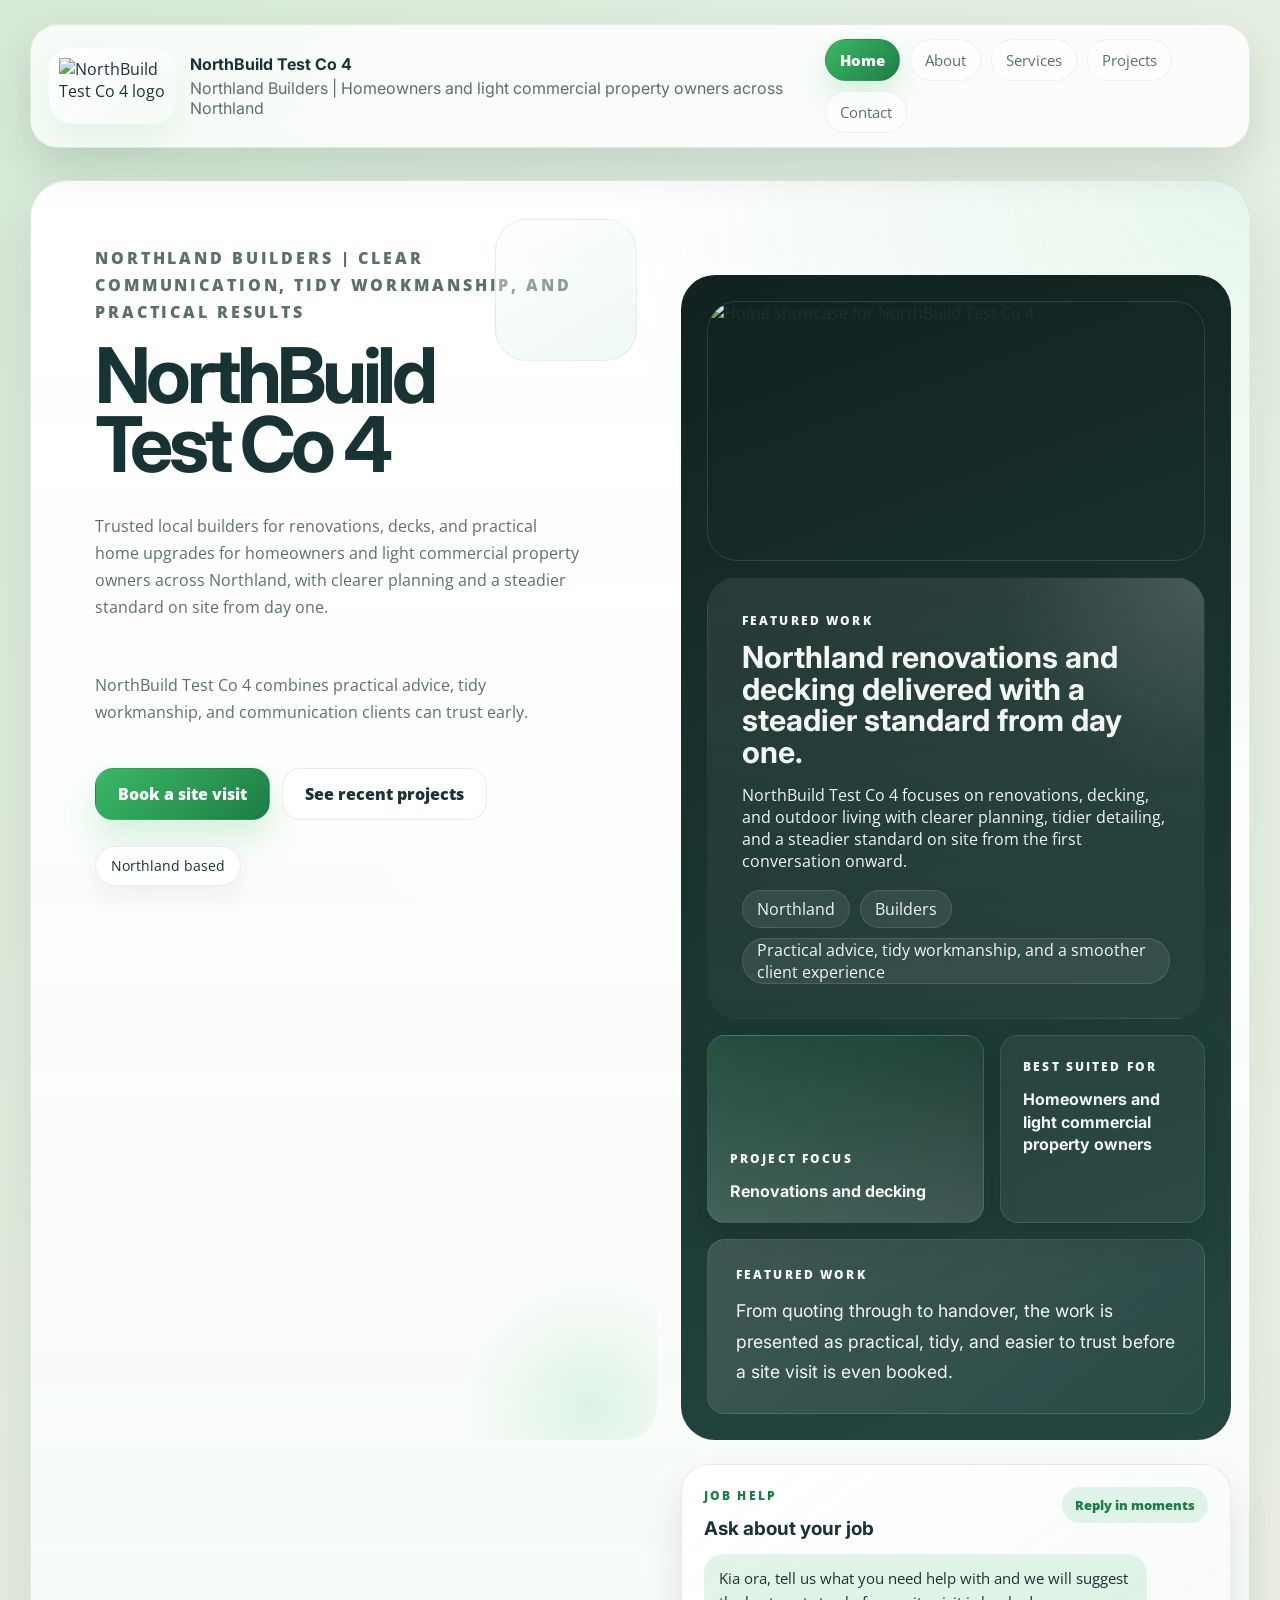
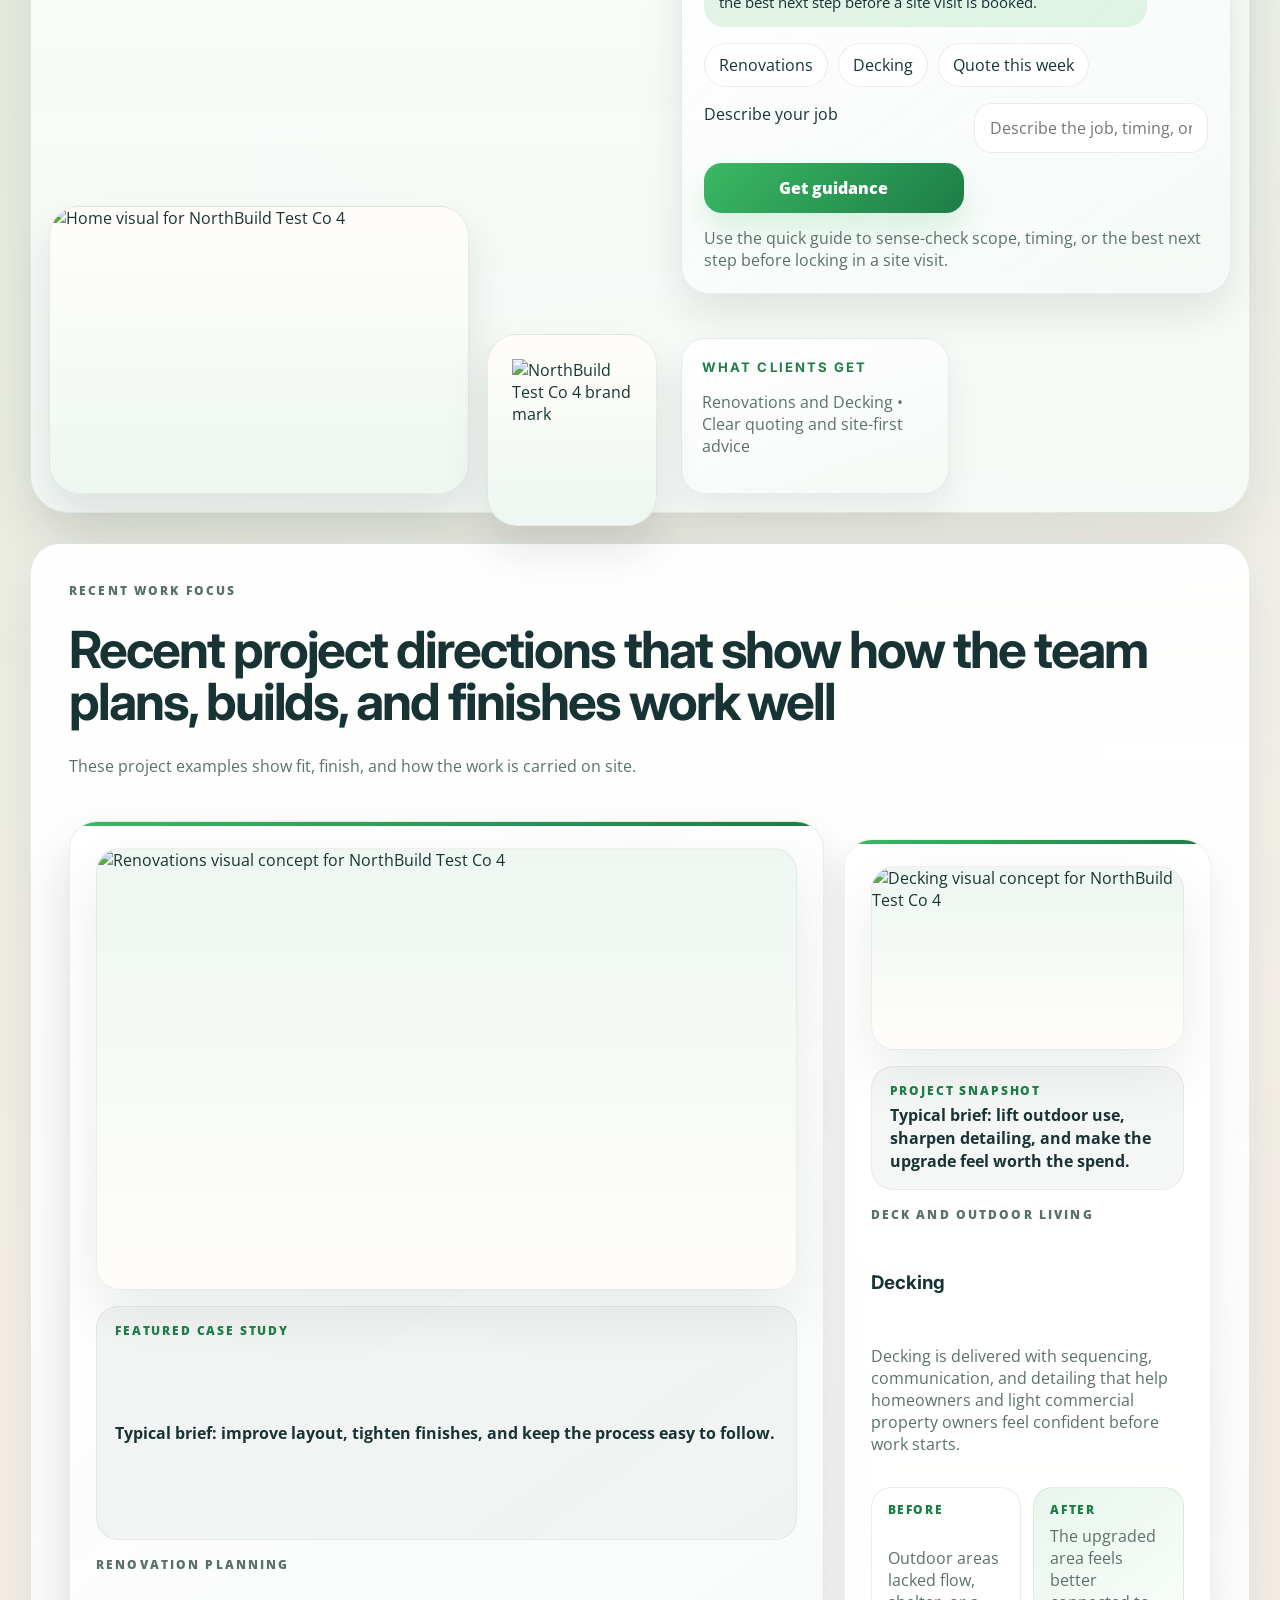
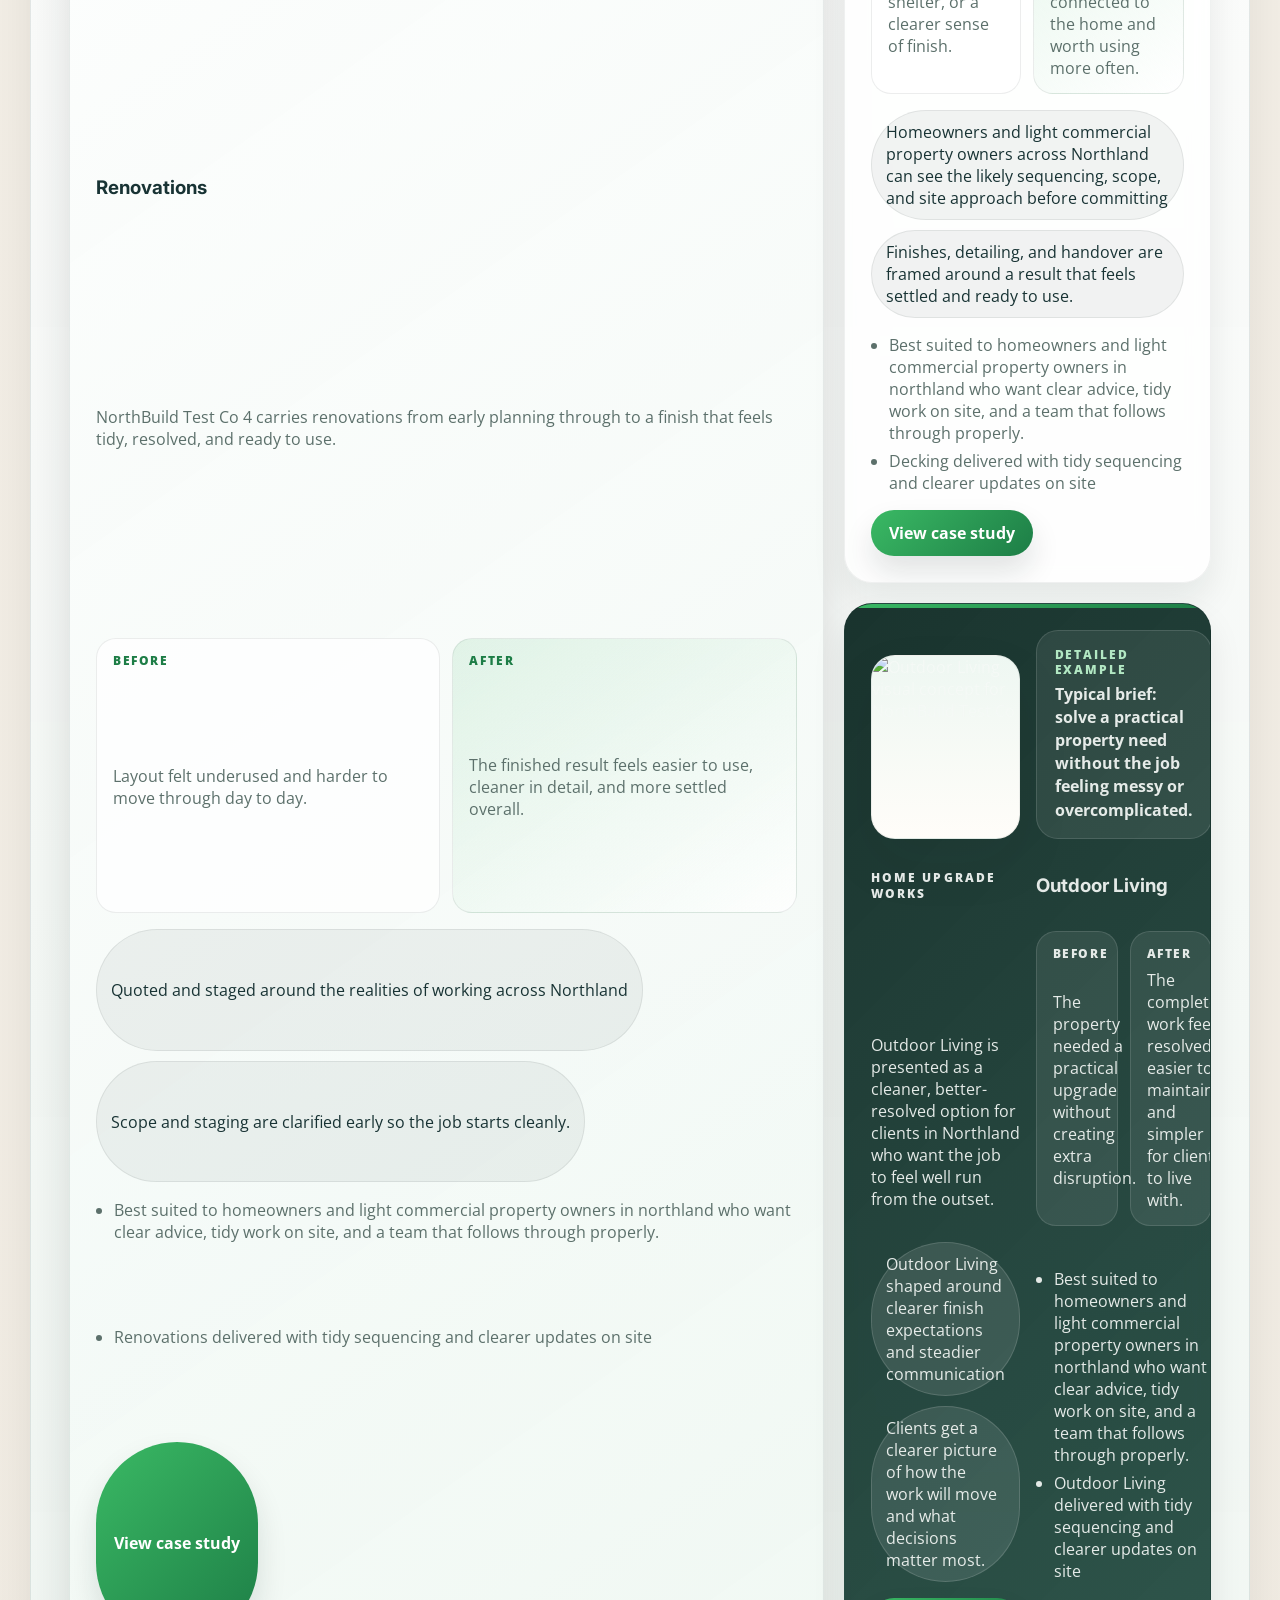
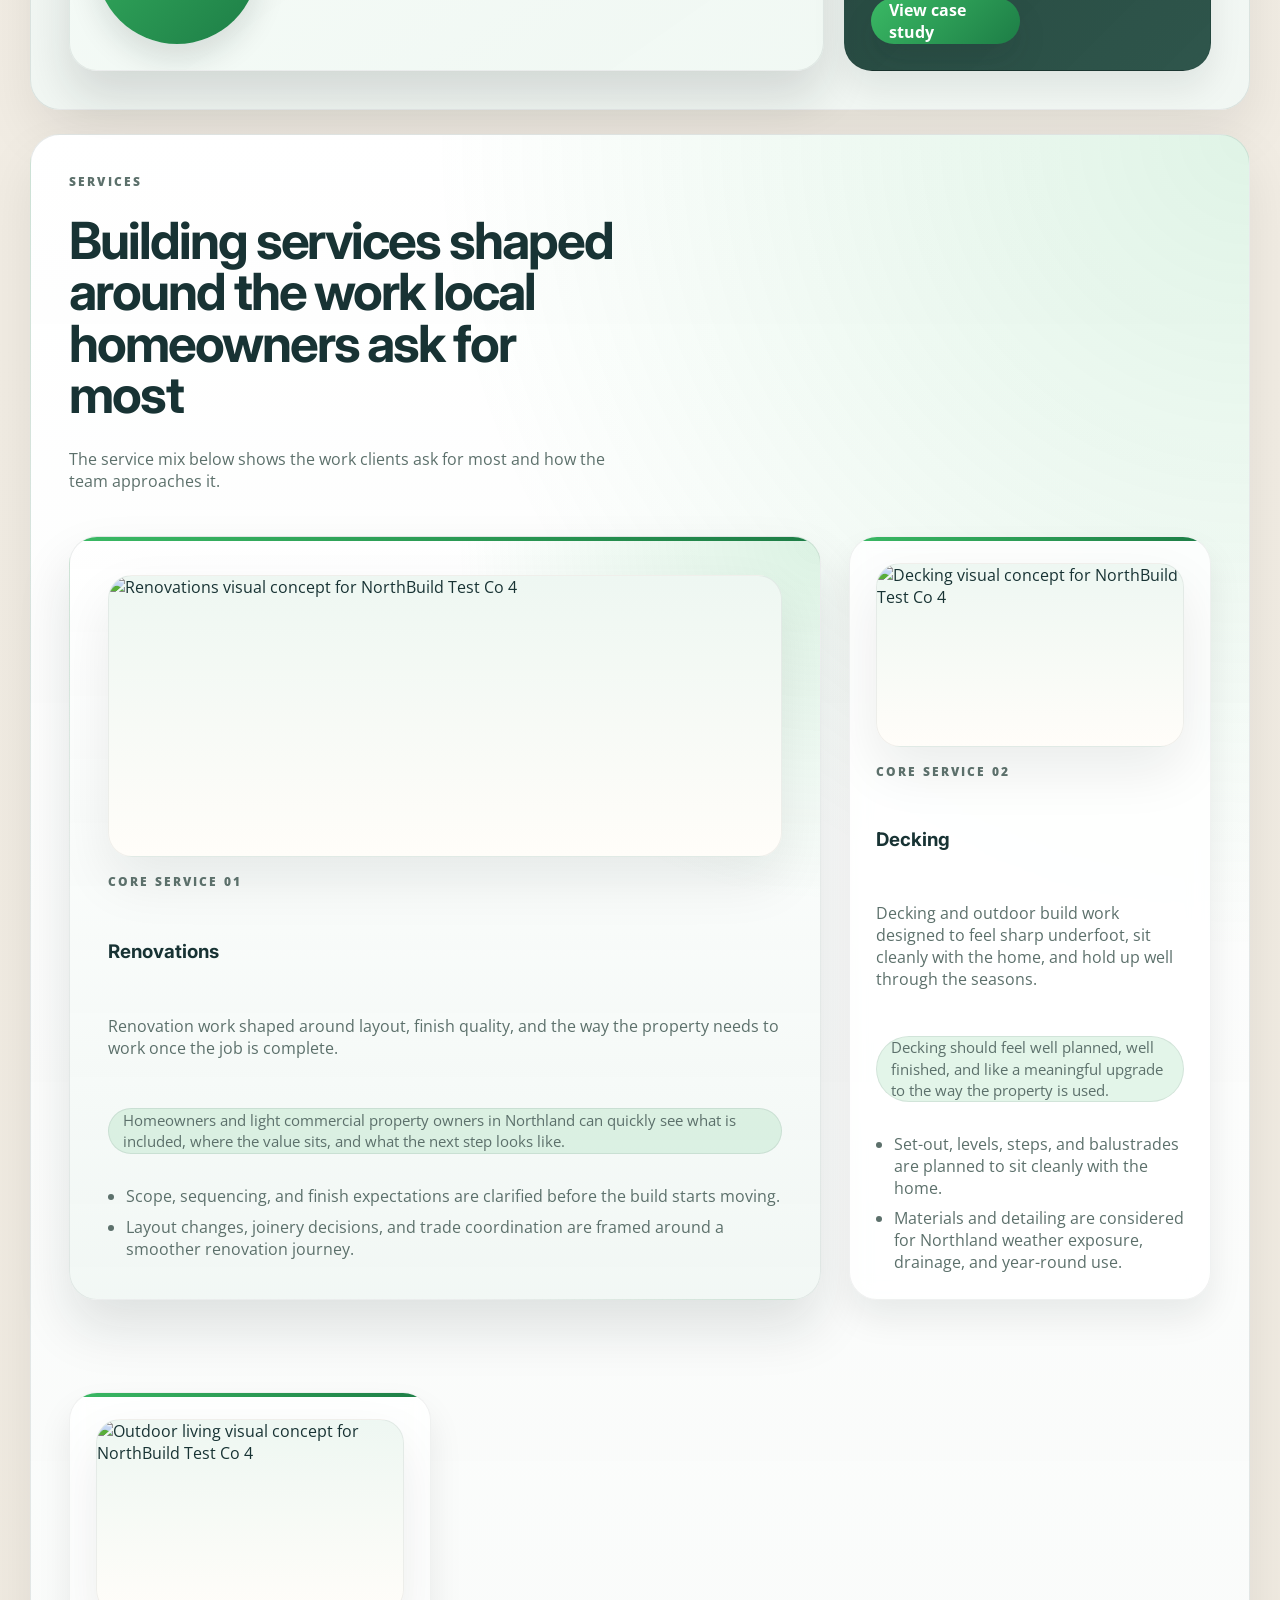
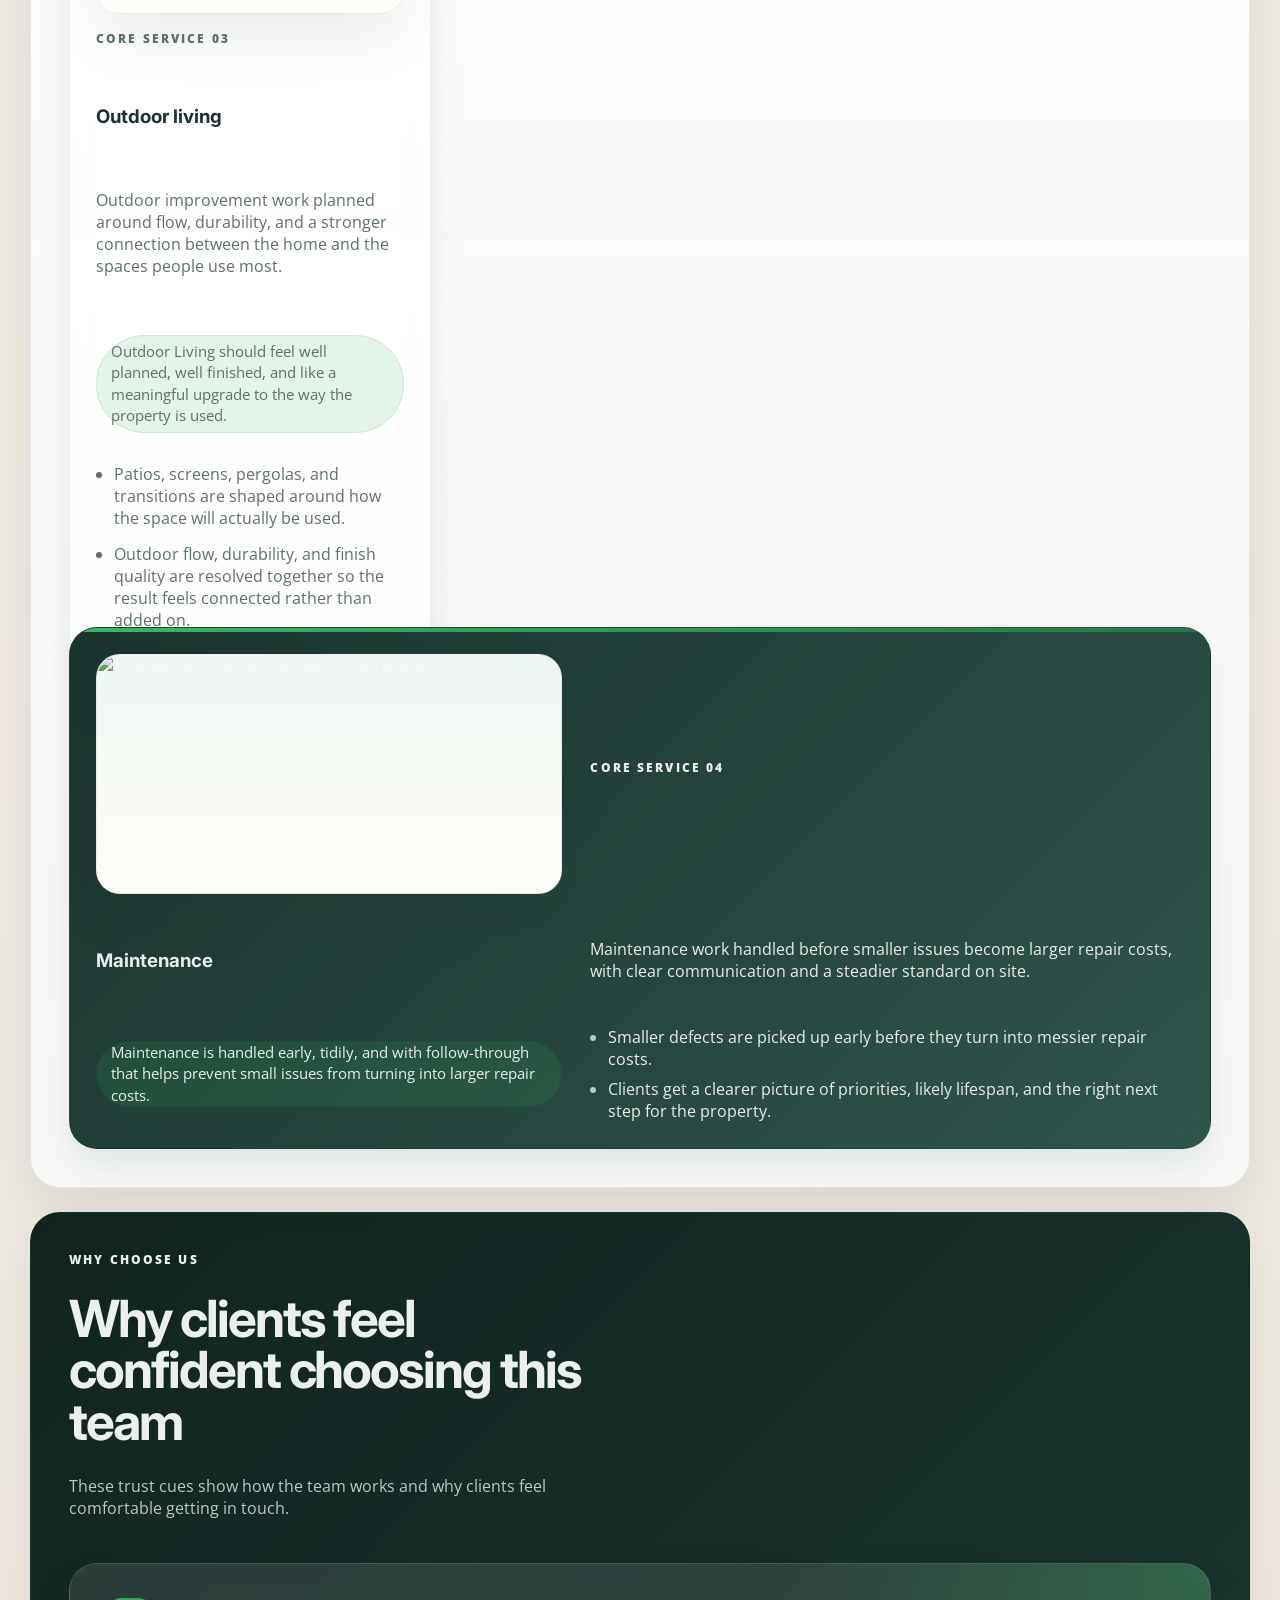
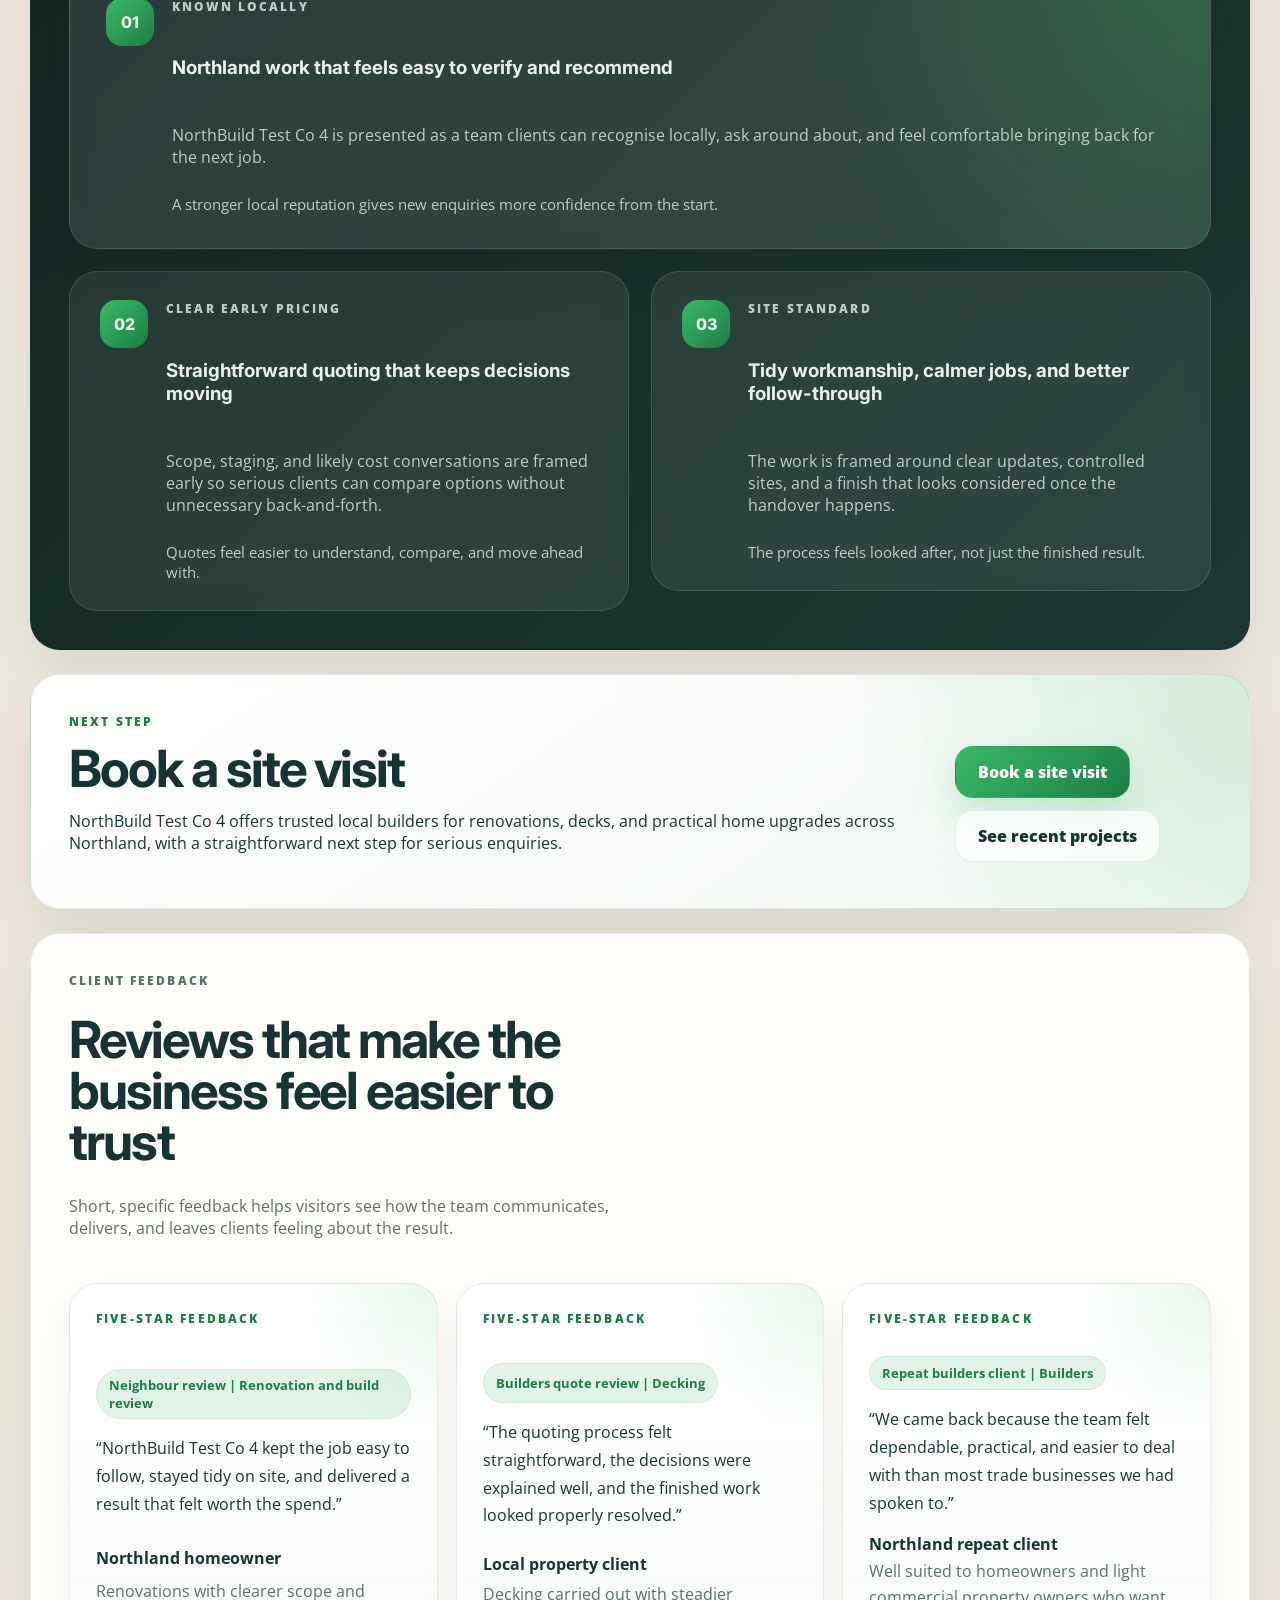
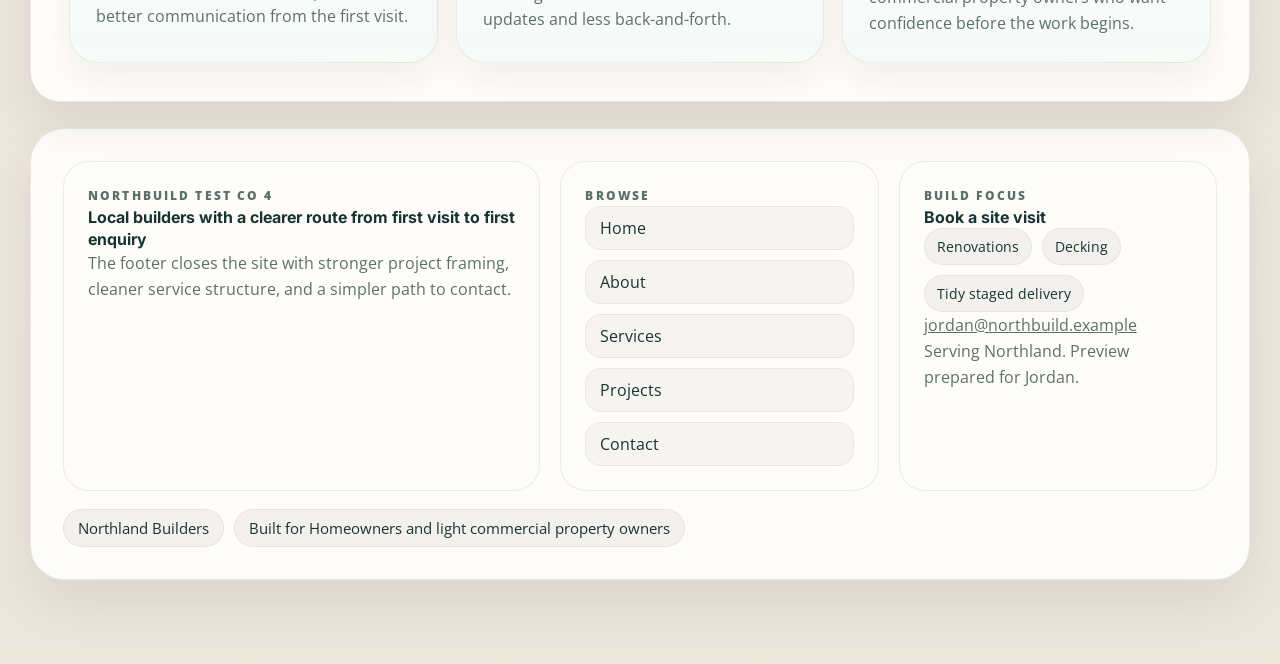
==== commit 8d681b88: "Deploy home page for FixZa preview" ====
--- a/site/index.html
+++ b/site/index.html
@@ -368,7 +368,7 @@
       </article>
       <article class="testimonial-card">
         <p class="card-kicker">Five-star feedback</p>
-        <span class="testimonial-source">Quoted through FixZa style preview | Decking</span>
+        <span class="testimonial-source">Builders quote review | Decking</span>
         <p class="testimonial-quote">“The quoting process felt straightforward, the decisions were explained well, and the finished work looked properly resolved.”</p>
         <div class="testimonial-meta">
           <strong>Local property client</strong>
@@ -377,7 +377,7 @@
       </article>
       <article class="testimonial-card">
         <p class="card-kicker">Five-star feedback</p>
-        <span class="testimonial-source">Repeat local client | Builders</span>
+        <span class="testimonial-source">Repeat builders client | Builders</span>
         <p class="testimonial-quote">“We came back because the team felt dependable, practical, and easier to deal with than most trade businesses we had spoken to.”</p>
         <div class="testimonial-meta">
           <strong>Northland repeat client</strong>
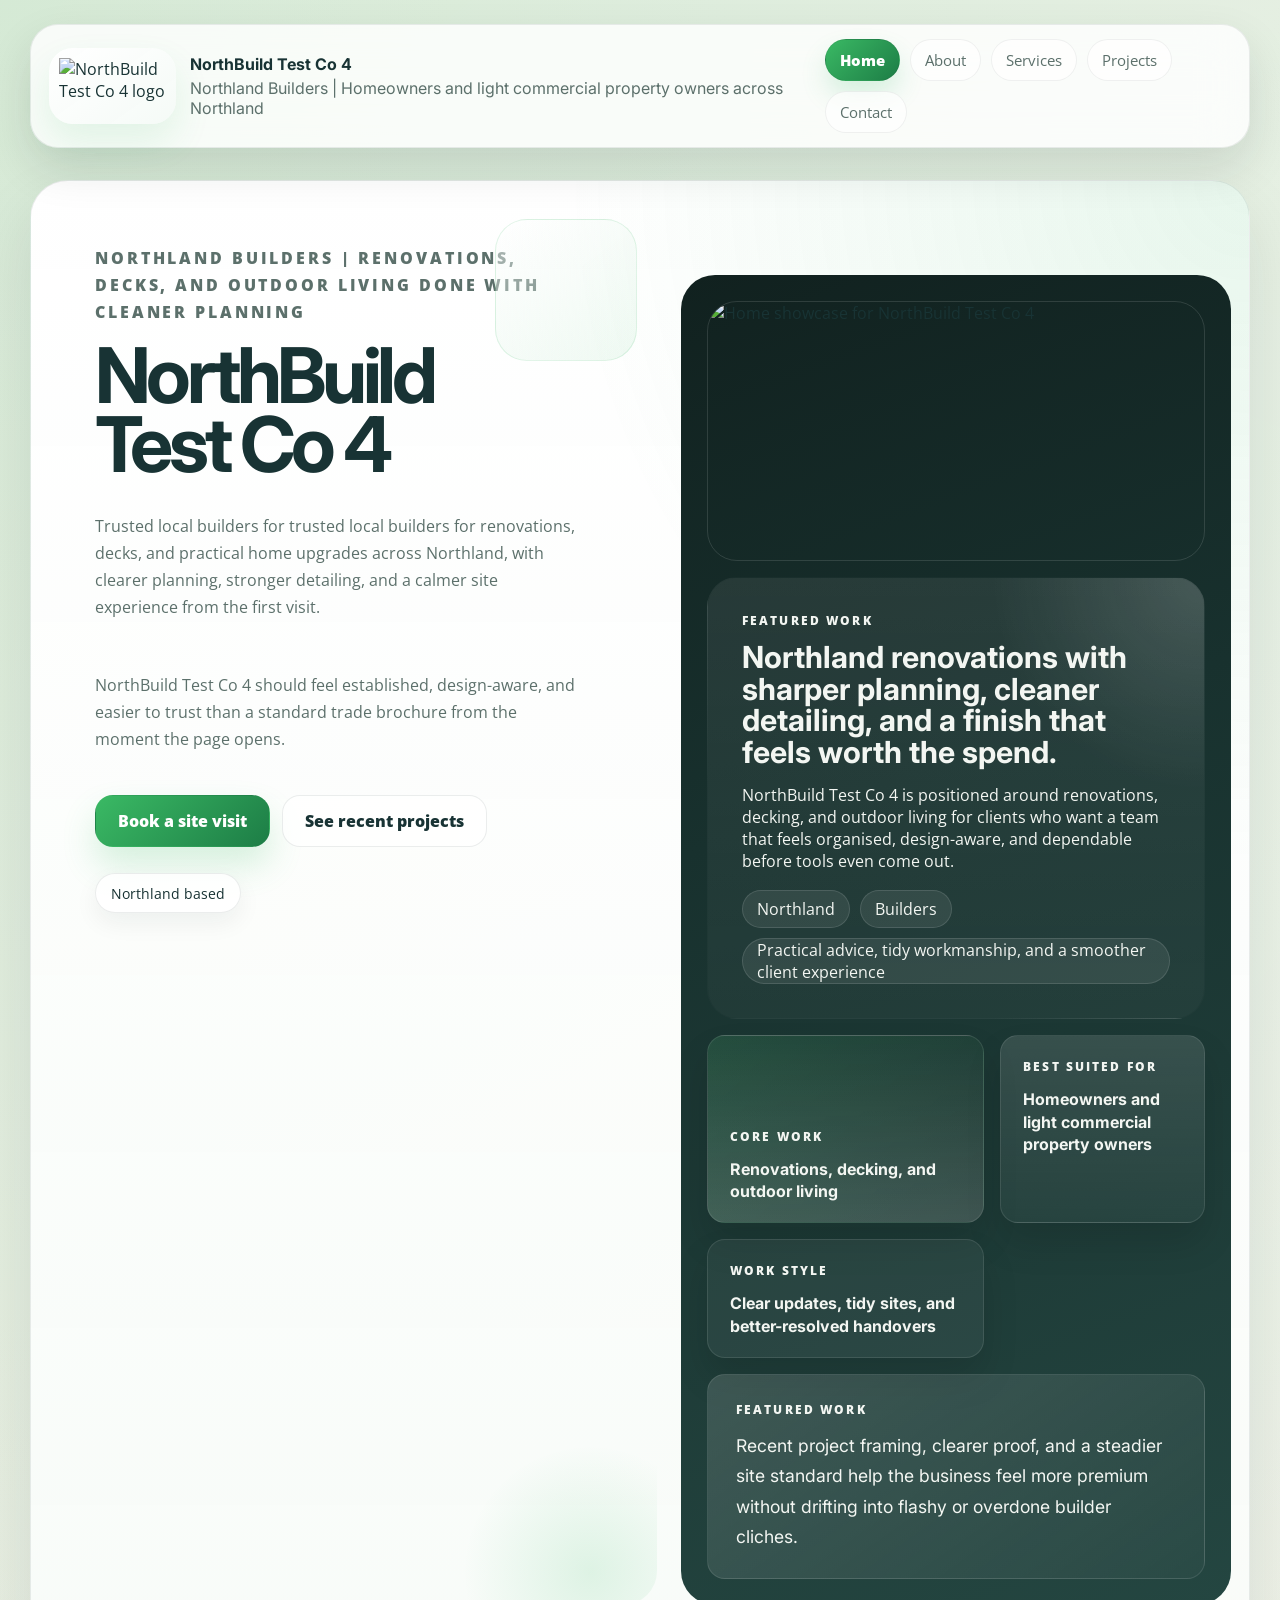
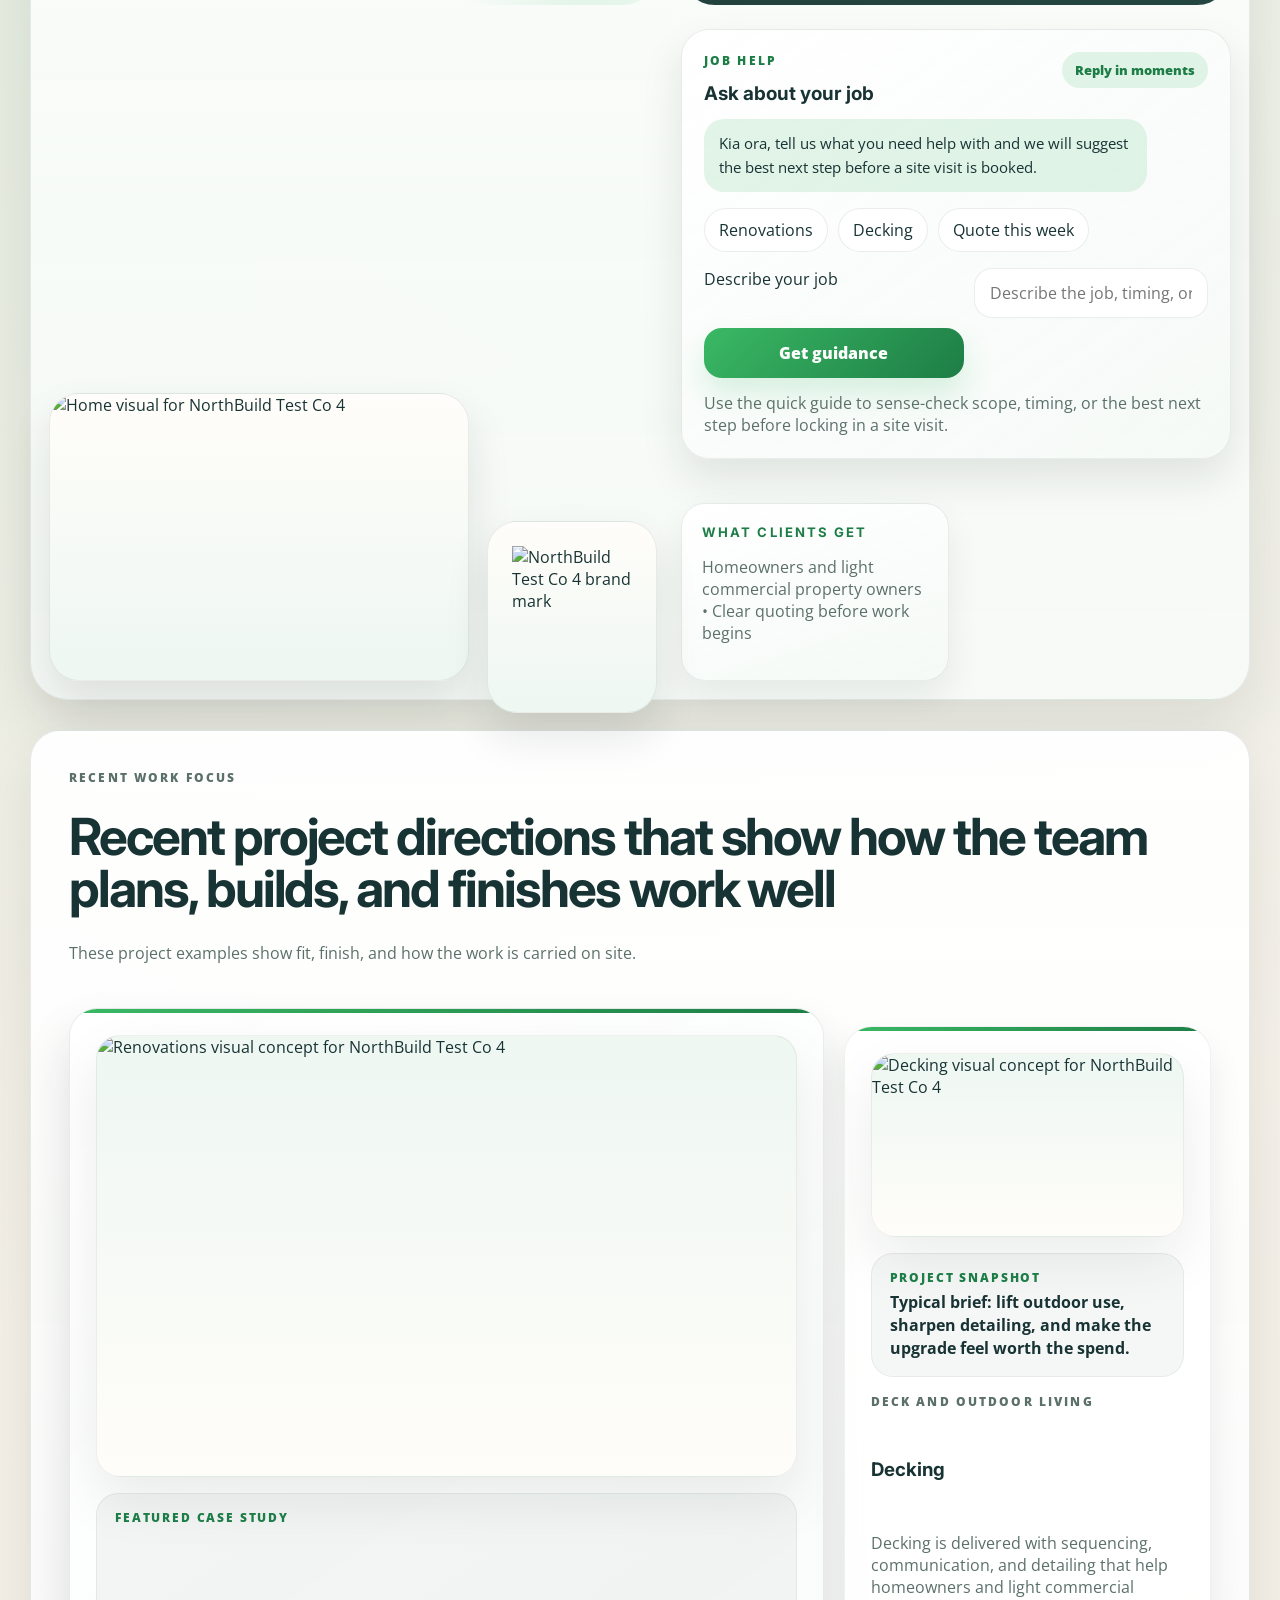
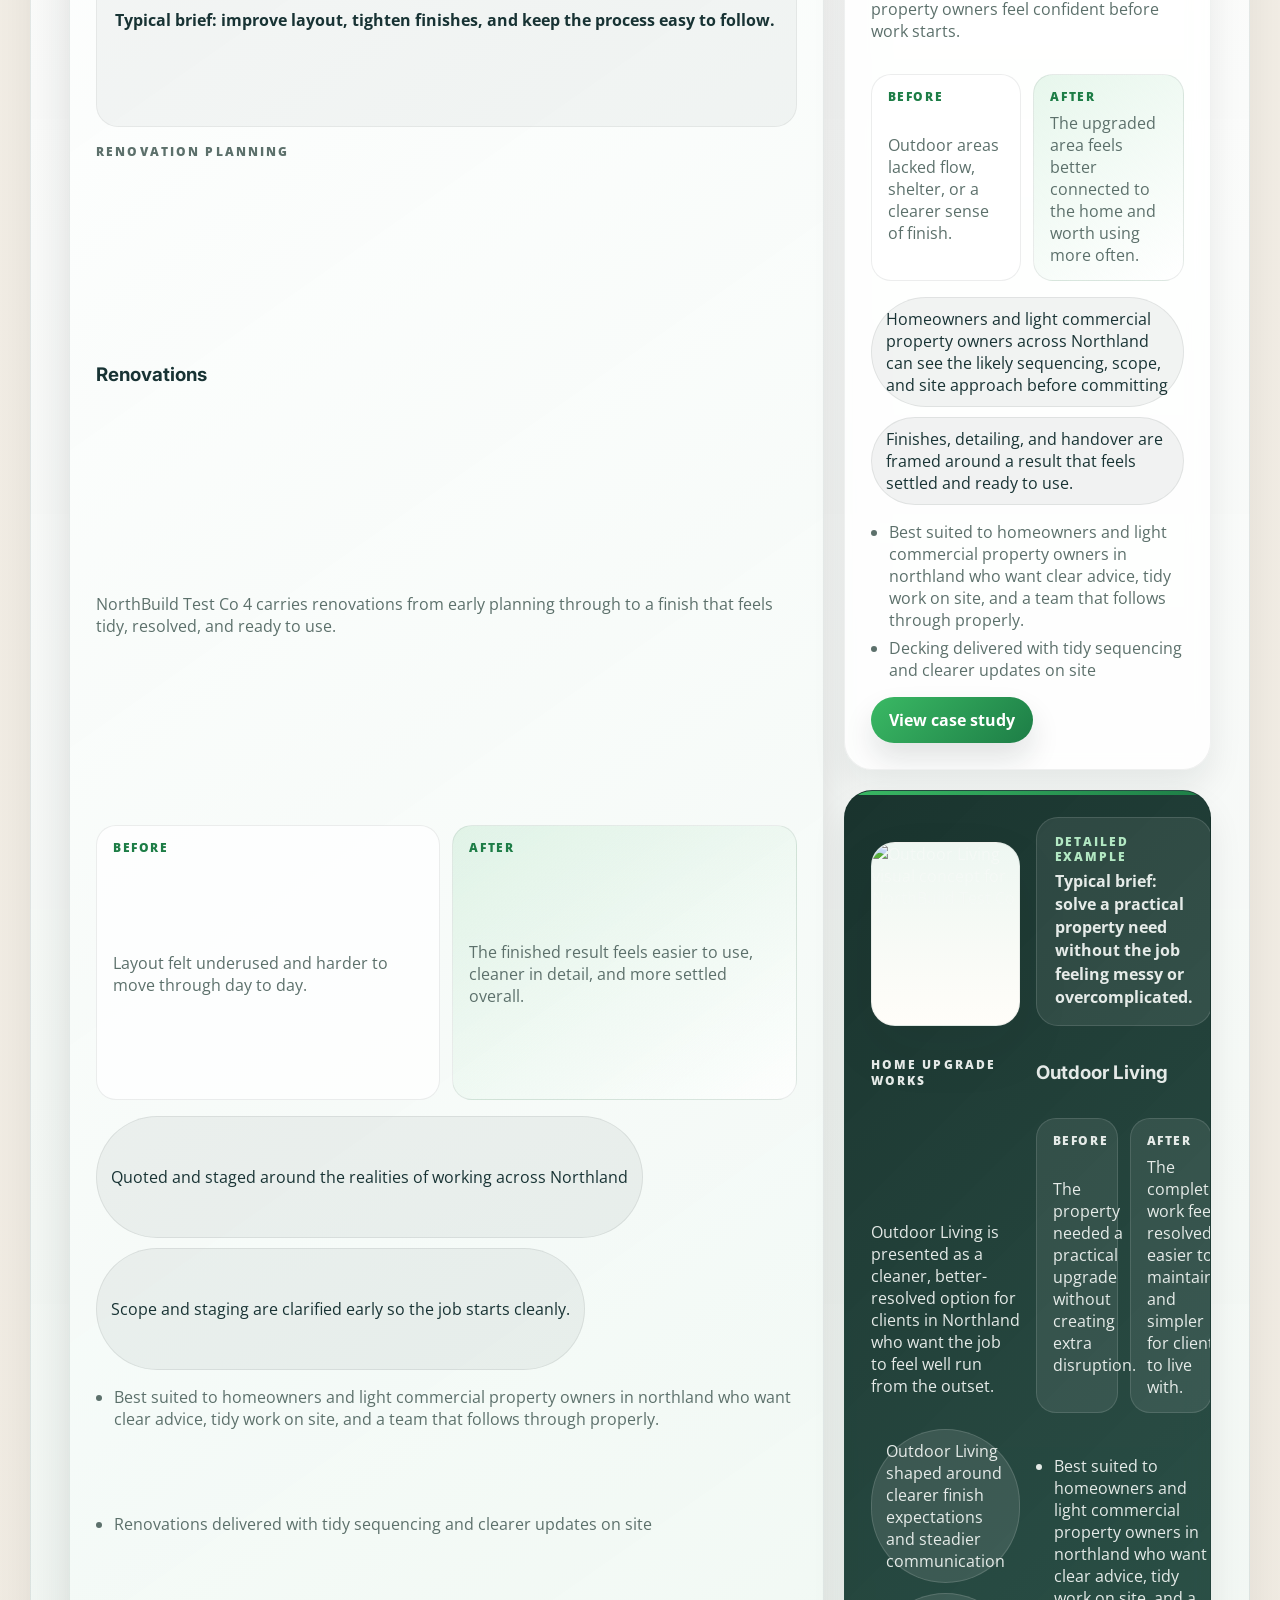
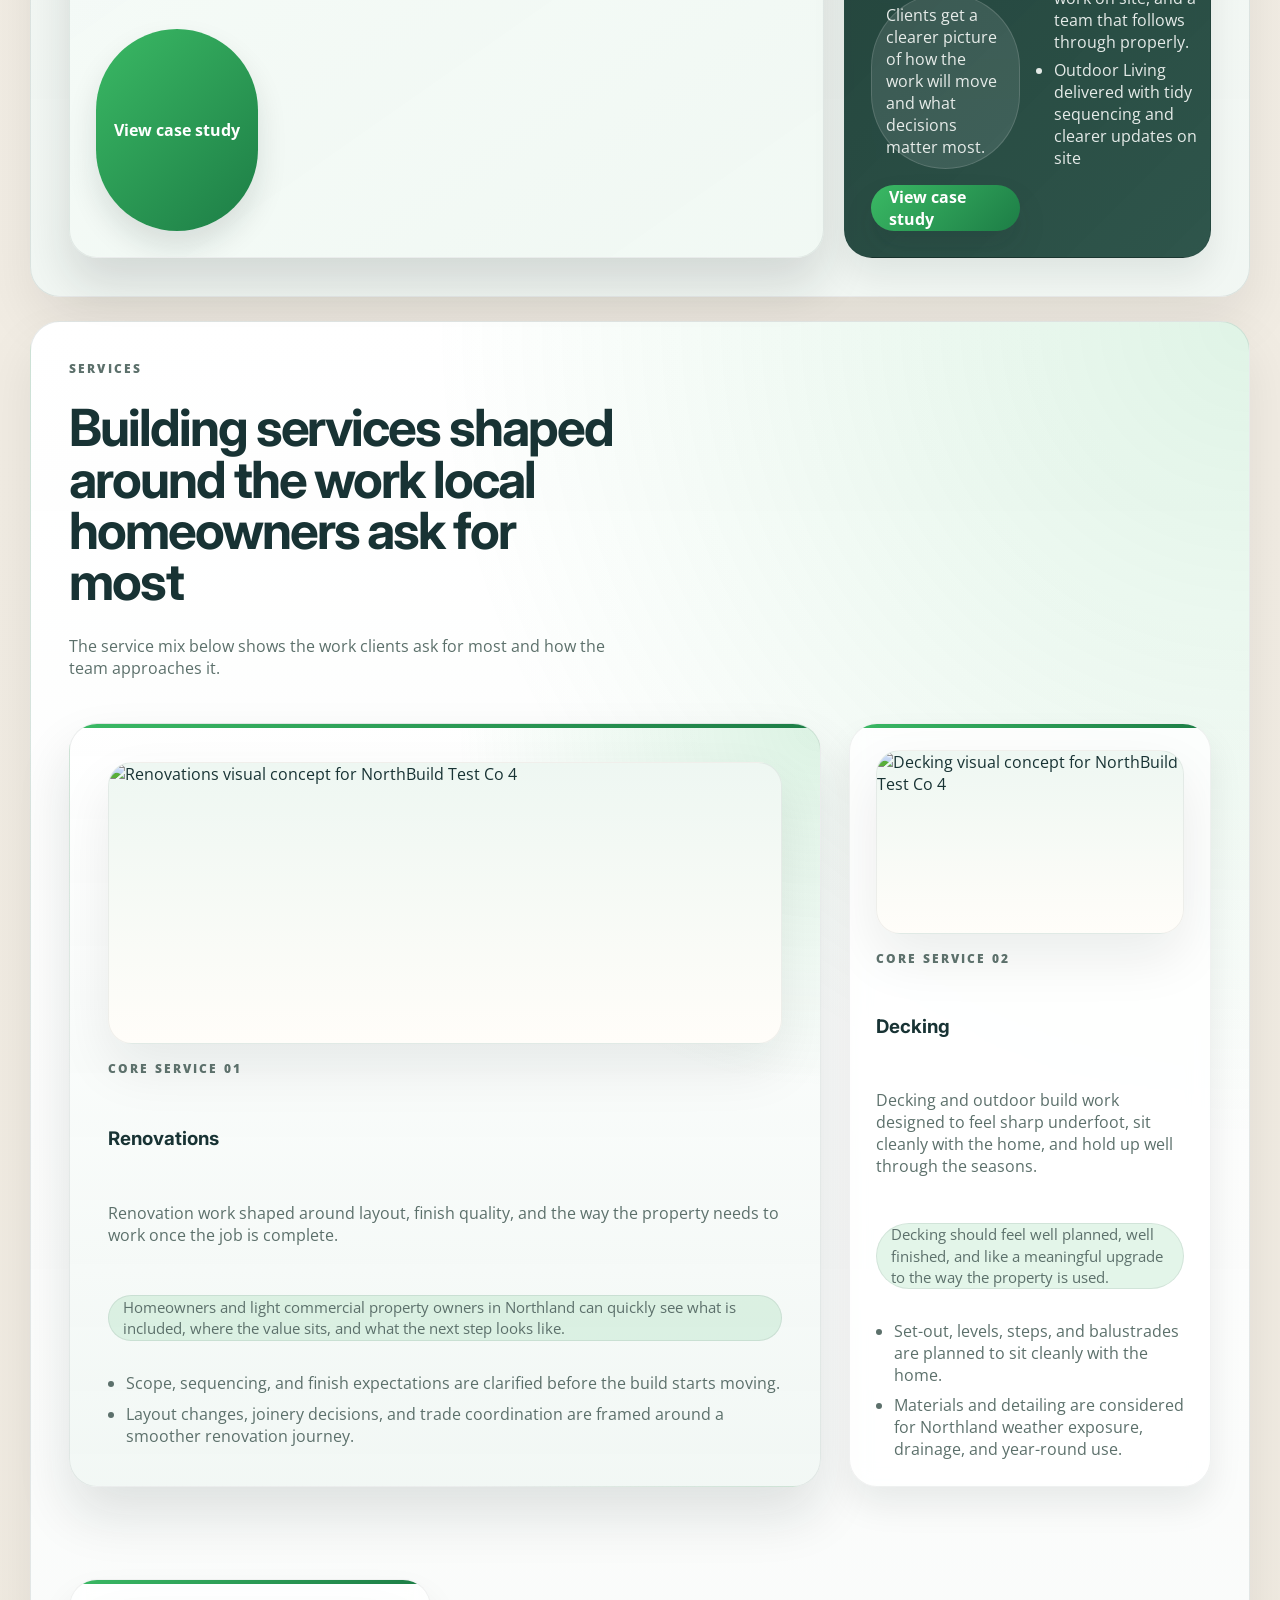
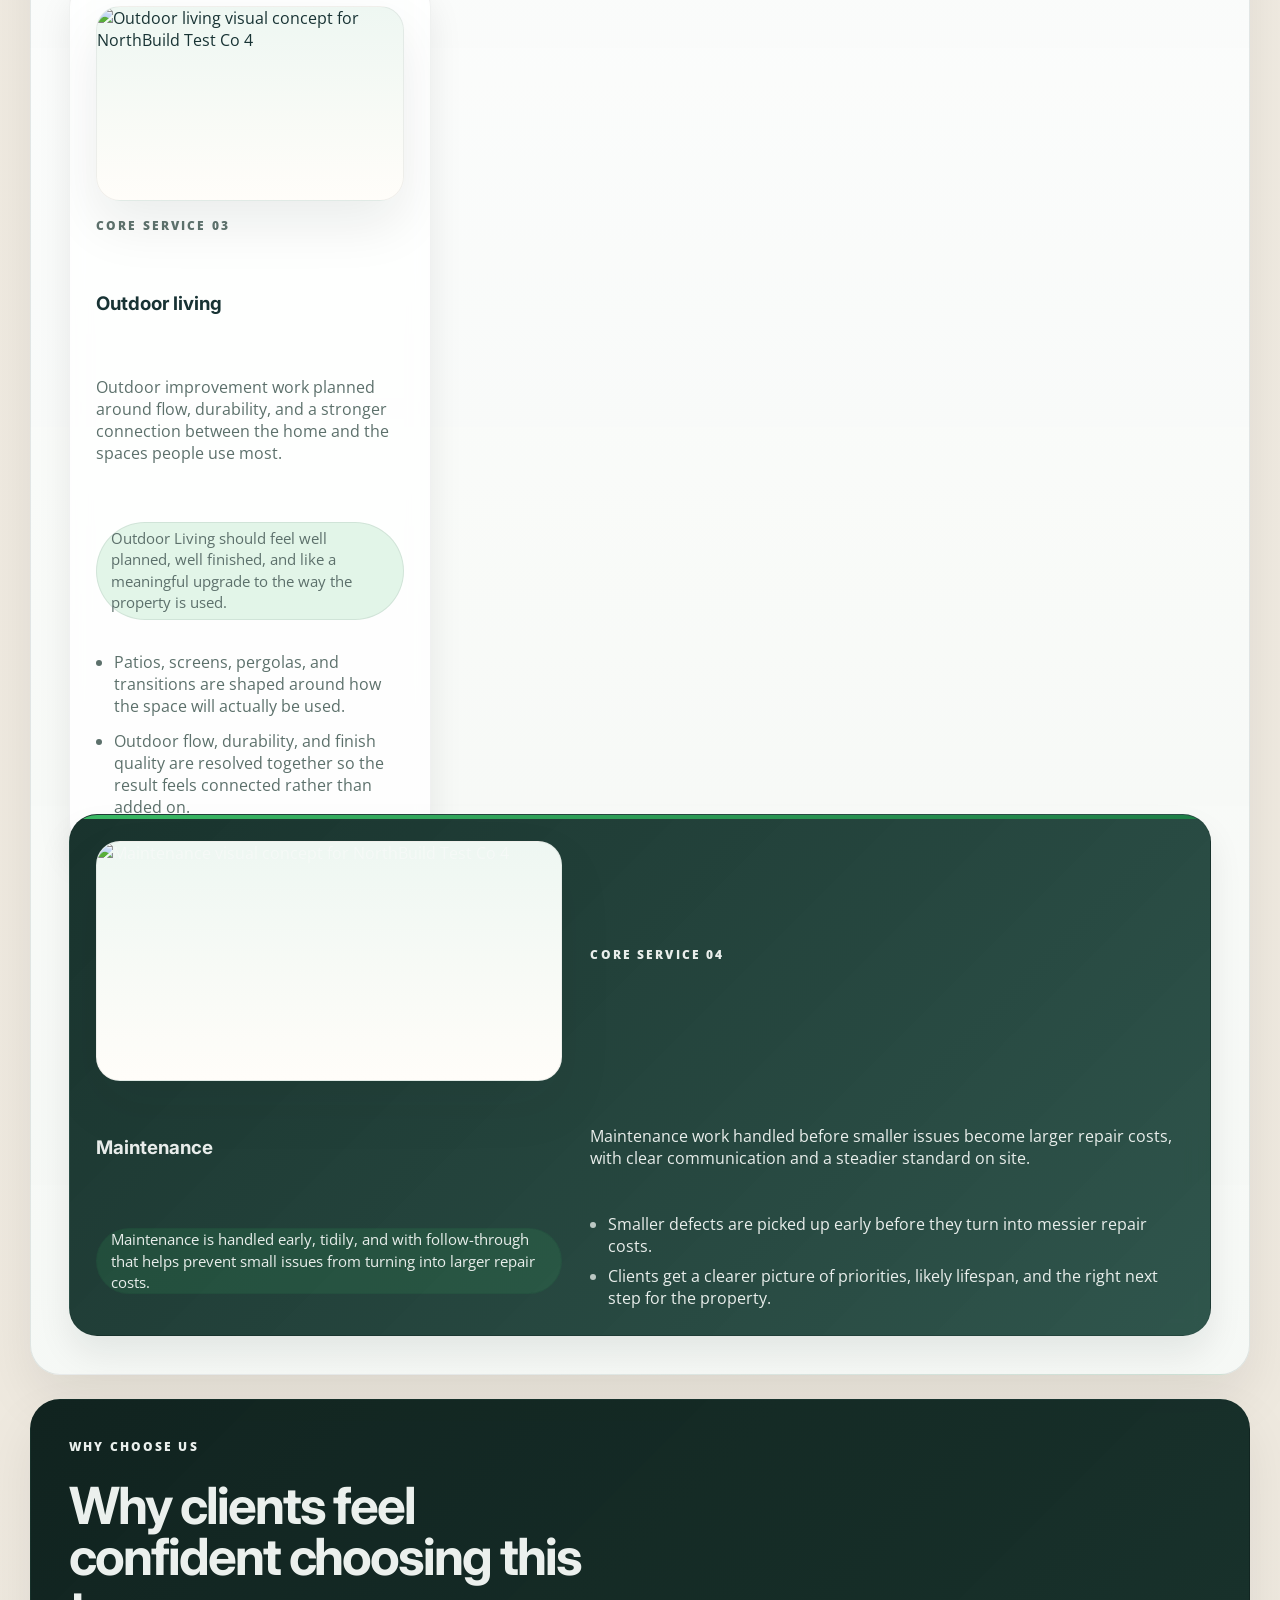
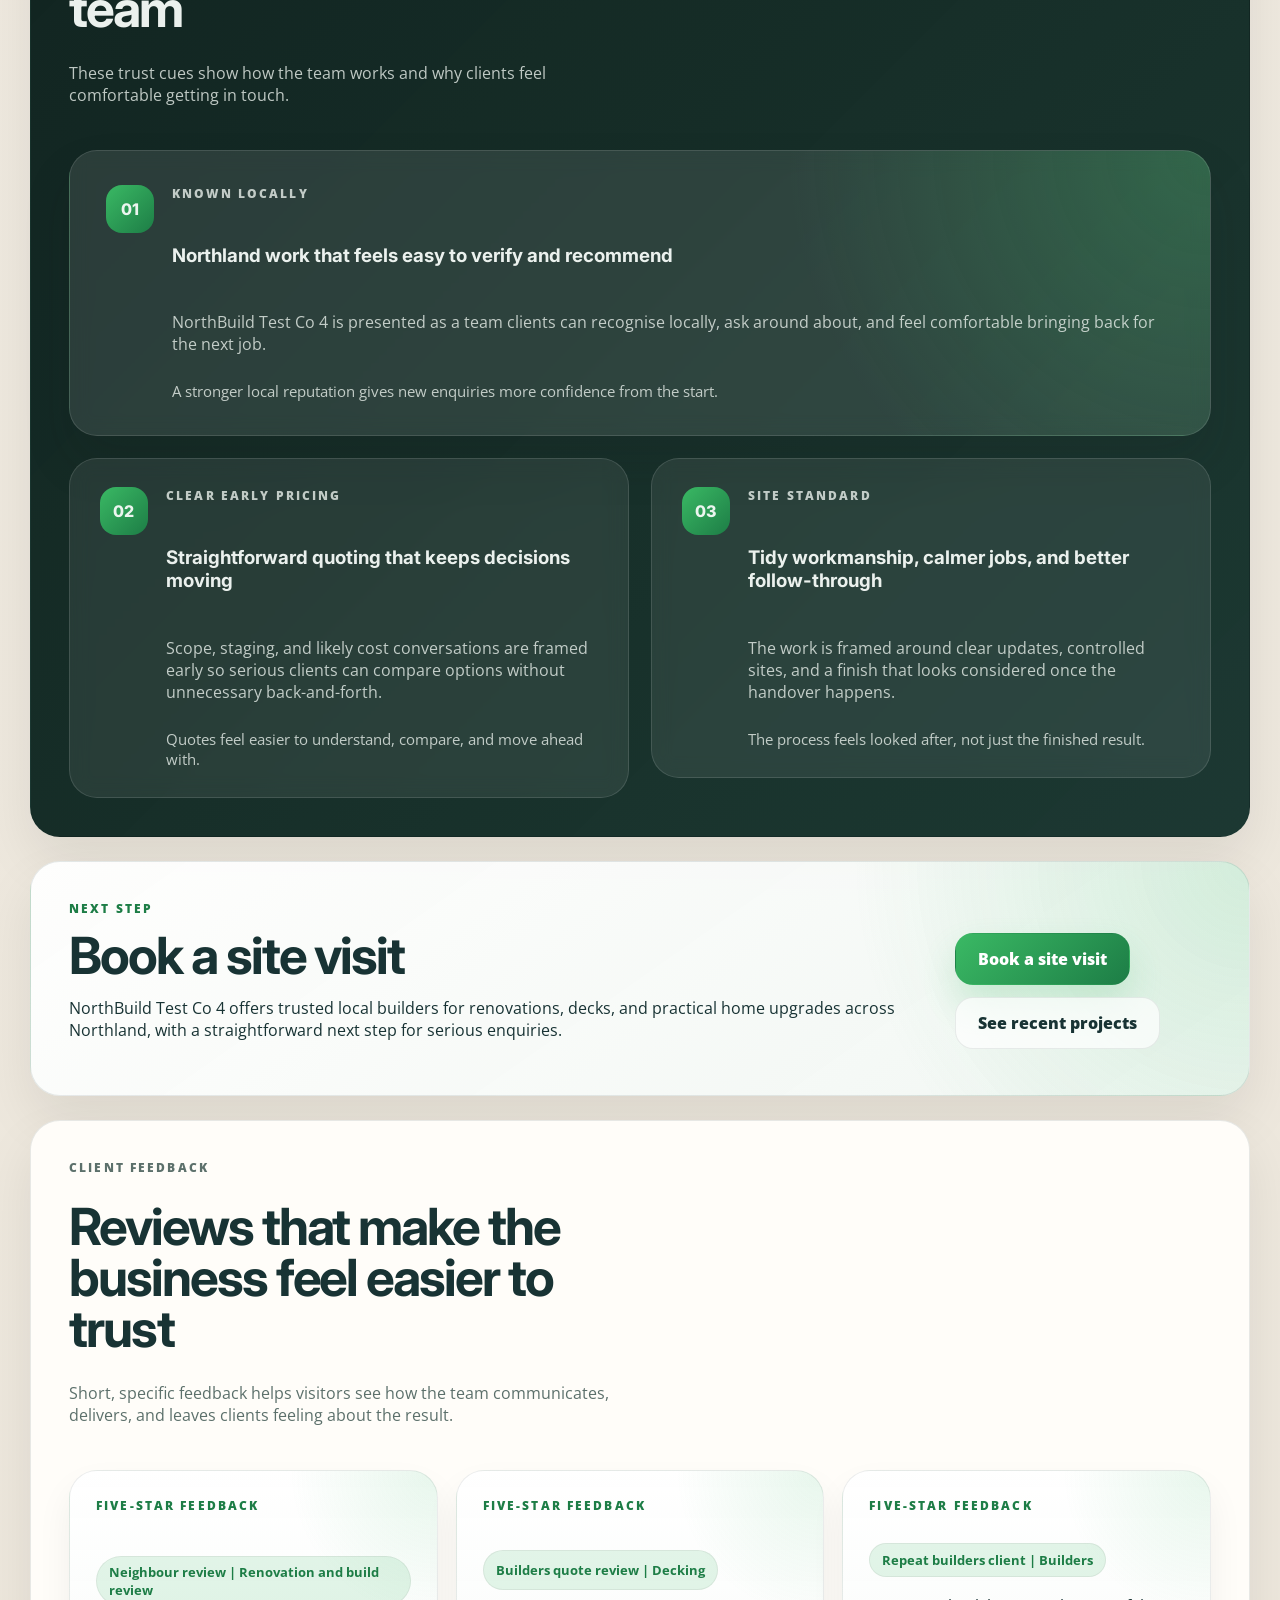
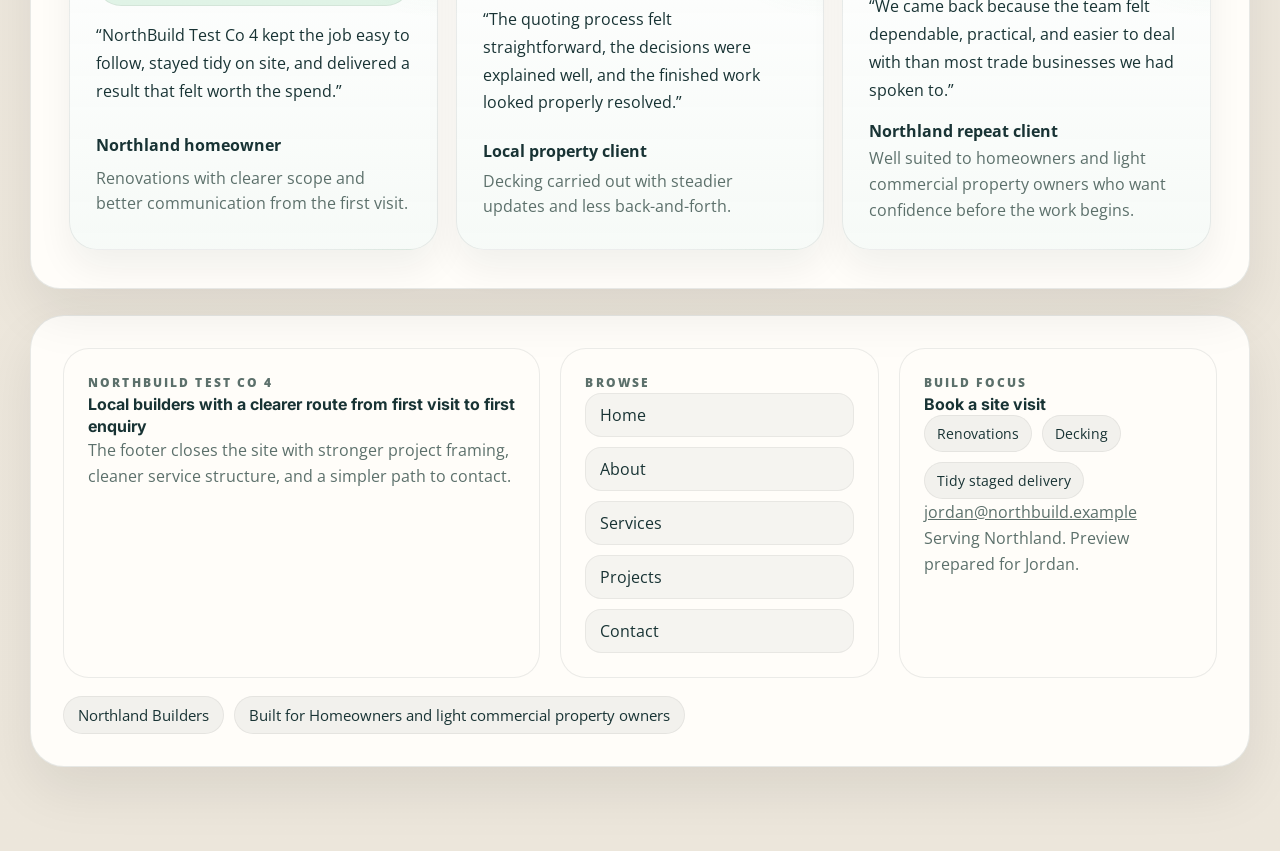
==== commit 8098312e: "Deploy home page for FixZa preview" ====
--- a/site/index.html
+++ b/site/index.html
@@ -4,7 +4,7 @@
     <meta charset="UTF-8" />
     <meta name="viewport" content="width=device-width, initial-scale=1.0" />
     <title>NorthBuild Test Co 4 | Northland Builders</title>
-    <meta name="description" content="NorthBuild Test Co 4 offers trusted local builders for renovations, decks, and practical home upgrades across Northland. Explore the home page, services, project focus, and enquiry path for this polished trade-business website draft." />
+    <meta name="description" content="NorthBuild Test Co 4 offers trusted local builders for renovations, decks, and practical home upgrades across Northland. Explore a more design-led trade website draft with richer project framing, stronger trust cues, and a clearer enquiry path." />
     <link rel="preconnect" href="https://fonts.googleapis.com" />
     <link rel="preconnect" href="https://fonts.gstatic.com" crossorigin />
     <link href="https://fonts.googleapis.com/css2?family=Inter:wght@400;500;600;700;800&family=Open+Sans:wght@400;500;600;700&display=swap" rel="stylesheet" />
@@ -35,11 +35,11 @@
       <section class="hero-shell">
         <div class="hero-main">
           <div class="hero-copy">
-            <p class="eyebrow">Northland Builders | Clear communication, tidy workmanship, and practical results</p>
+            <p class="eyebrow">Northland Builders | Renovations, decks, and outdoor living done with cleaner planning</p>
             <div class="hero-intro">
               <h1>NorthBuild Test Co 4</h1>
-              <p>Trusted local builders for renovations, decks, and practical home upgrades for homeowners and light commercial property owners across Northland, with clearer planning and a steadier standard on site from day one.</p>
-              <p>NorthBuild Test Co 4 combines practical advice, tidy workmanship, and communication clients can trust early.</p>
+              <p>Trusted local builders for trusted local builders for renovations, decks, and practical home upgrades across Northland, with clearer planning, stronger detailing, and a calmer site experience from the first visit.</p>
+              <p>NorthBuild Test Co 4 should feel established, design-aware, and easier to trust than a standard trade brochure from the moment the page opens.</p>
             </div>
             <div class="button-row">
               <a class="button primary" href="./contact.html">Book a site visit</a>
@@ -60,8 +60,8 @@
       </article>
       <article class="showcase-panel lead">
         <p class="eyebrow">Featured work</p>
-        <h2>Northland renovations and decking delivered with a steadier standard from day one.</h2>
-        <p>NorthBuild Test Co 4 focuses on renovations, decking, and outdoor living with clearer planning, tidier detailing, and a steadier standard on site from the first conversation onward.</p>
+        <h2>Northland renovations with sharper planning, cleaner detailing, and a finish that feels worth the spend.</h2>
+        <p>NorthBuild Test Co 4 is positioned around renovations, decking, and outdoor living for clients who want a team that feels organised, design-aware, and dependable before tools even come out.</p>
         <div class="showcase-pill-row">
           <span>Northland</span>
           <span>Builders</span>
@@ -71,17 +71,21 @@
       <div class="showcase-grid">
         
               <article class="showcase-tile">
-                <p class="card-kicker">Project focus</p>
-                <strong>Renovations and decking</strong>
+                <p class="card-kicker">Core work</p>
+                <strong>Renovations, decking, and outdoor living</strong>
               </article>
               <article class="showcase-tile">
                 <p class="card-kicker">Best suited for</p>
                 <strong>Homeowners and light commercial property owners</strong>
               </article>
+              <article class="showcase-tile">
+                <p class="card-kicker">Work style</p>
+                <strong>Clear updates, tidy sites, and better-resolved handovers</strong>
+              </article>
       </div>
       <article class="showcase-quote">
         <p class="card-kicker">Featured work</p>
-        <p class="quote-text">From quoting through to handover, the work is presented as practical, tidy, and easier to trust before a site visit is even booked.</p>
+        <p class="quote-text">Recent project framing, clearer proof, and a steadier site standard help the business feel more premium without drifting into flashy or overdone builder cliches.</p>
       </article>
     </section>
           </aside>
@@ -125,7 +129,7 @@
             <div class="hero-highlight">
               <article class="metric-card metric-card-primary">
                 <strong>What clients get</strong>
-                <p>Renovations and Decking • Clear quoting and site-first advice</p>
+                <p>Homeowners and light commercial property owners • Clear quoting before work begins</p>
               </article>
               
             </div>
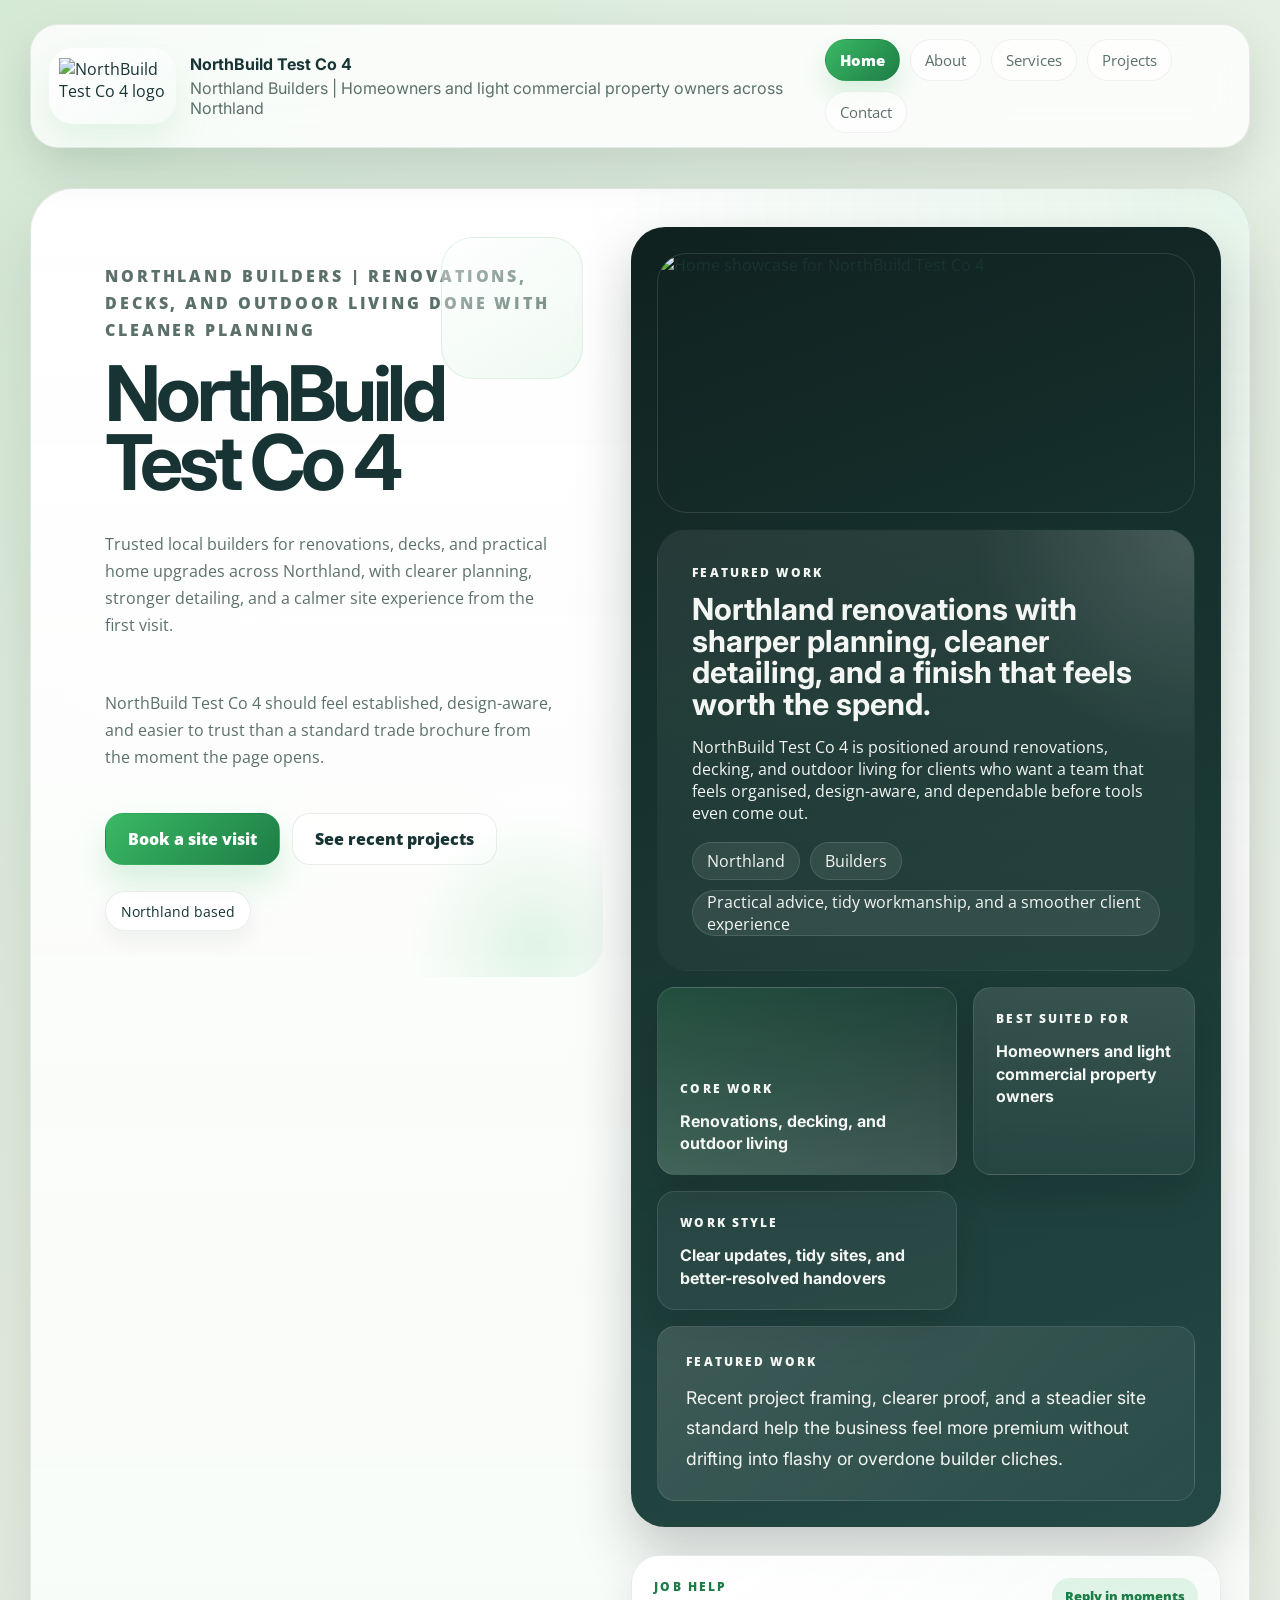
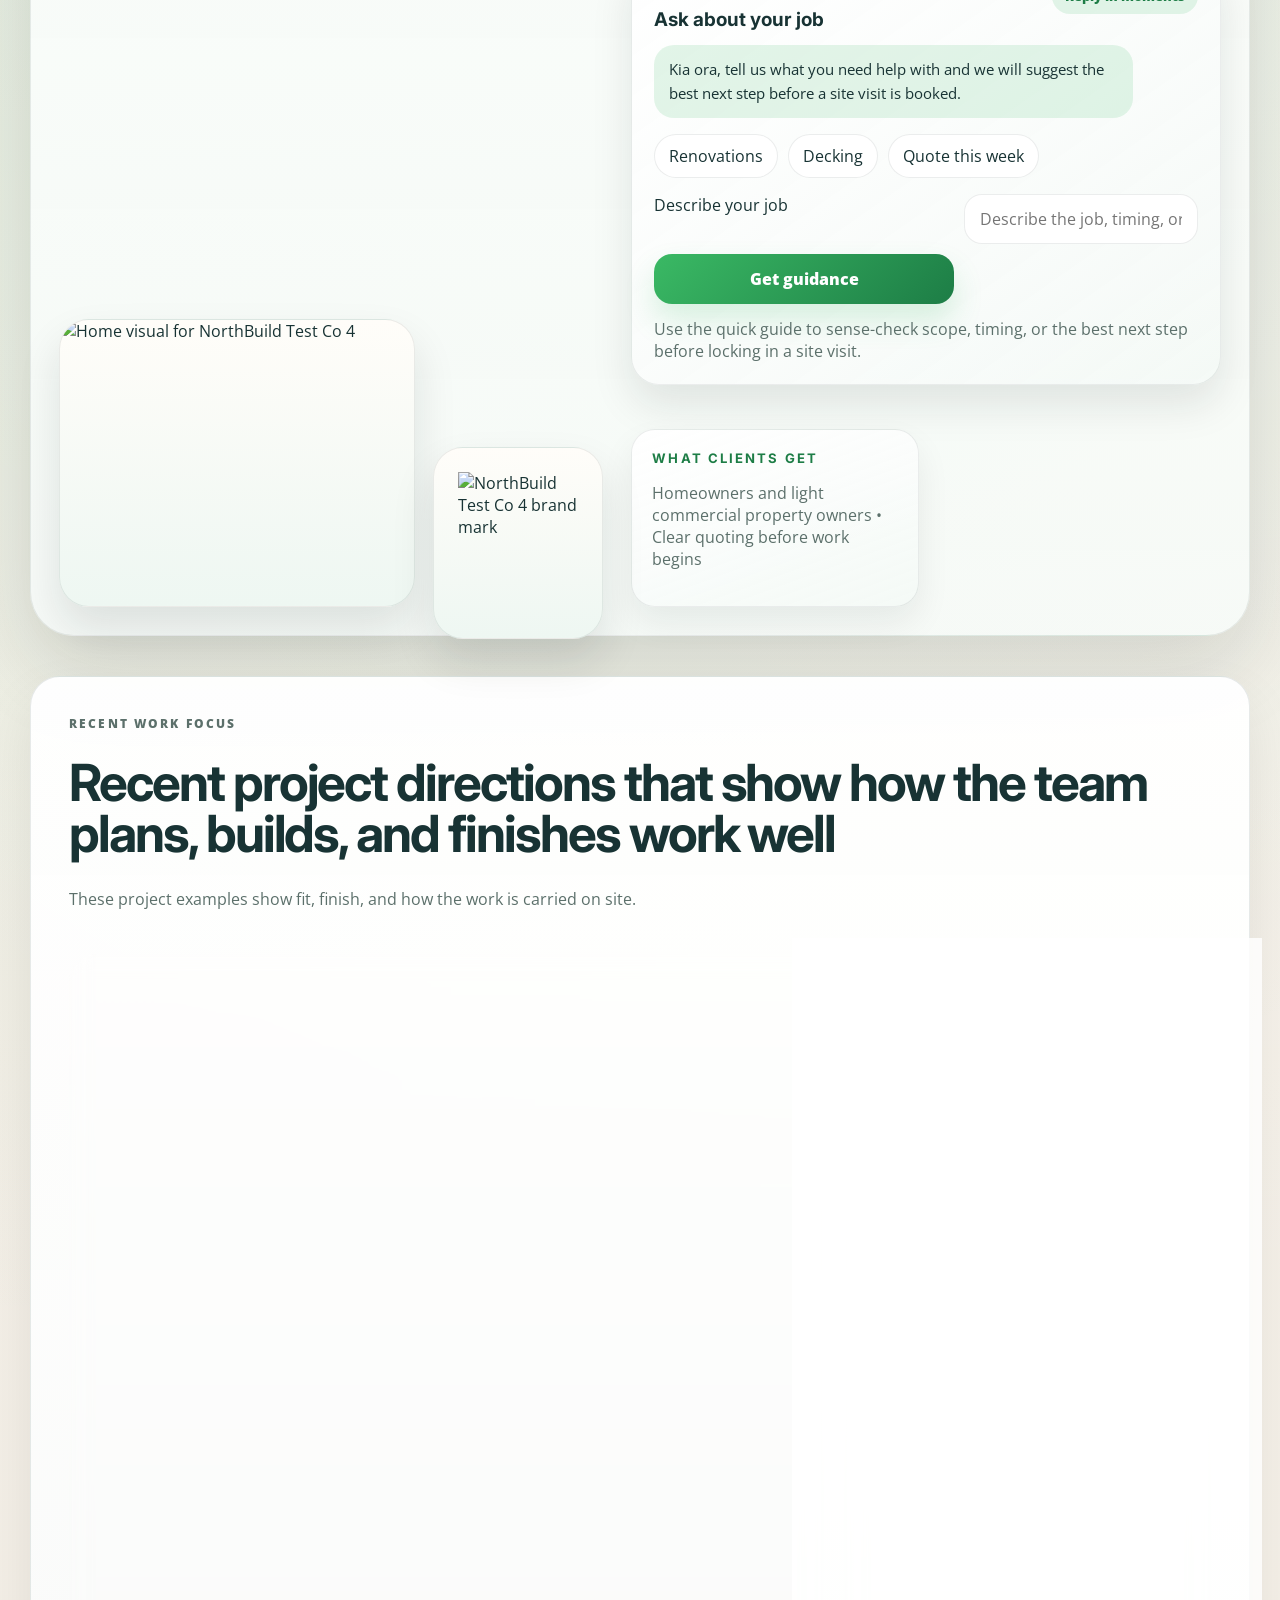
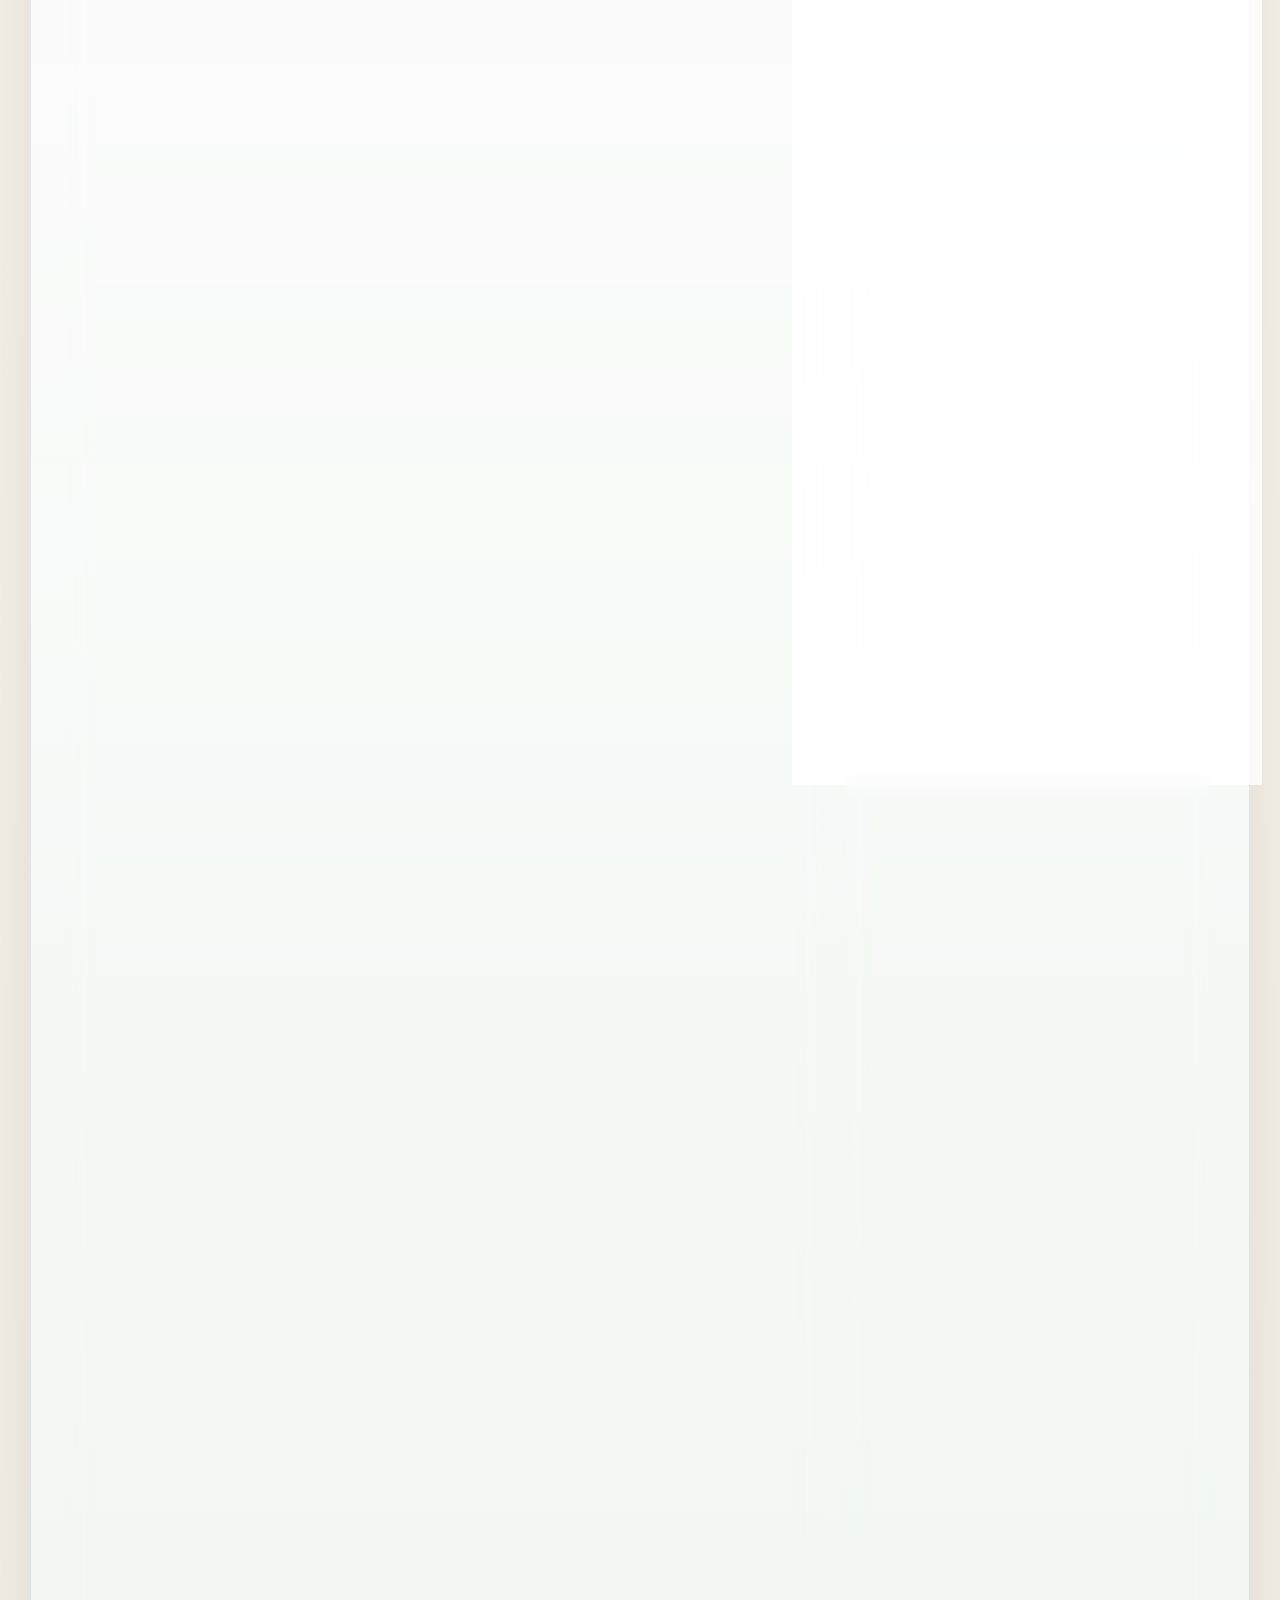
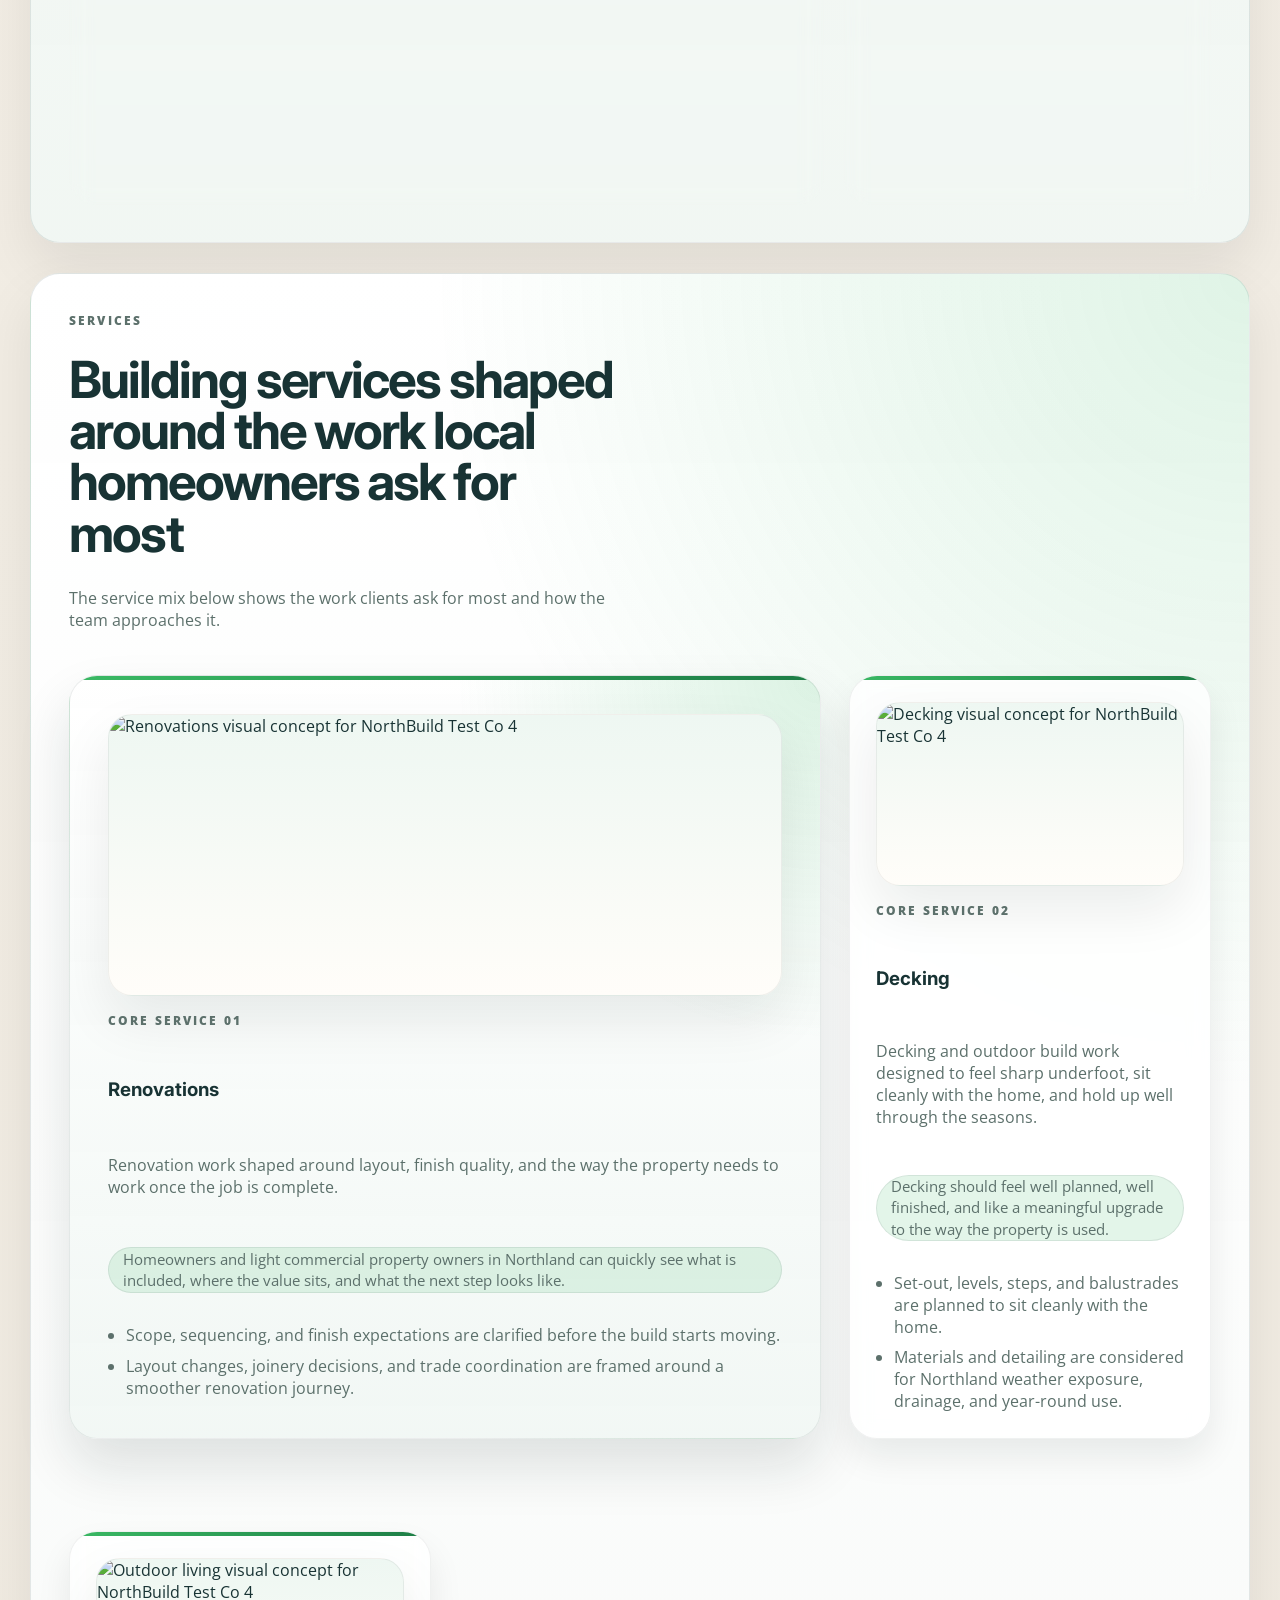
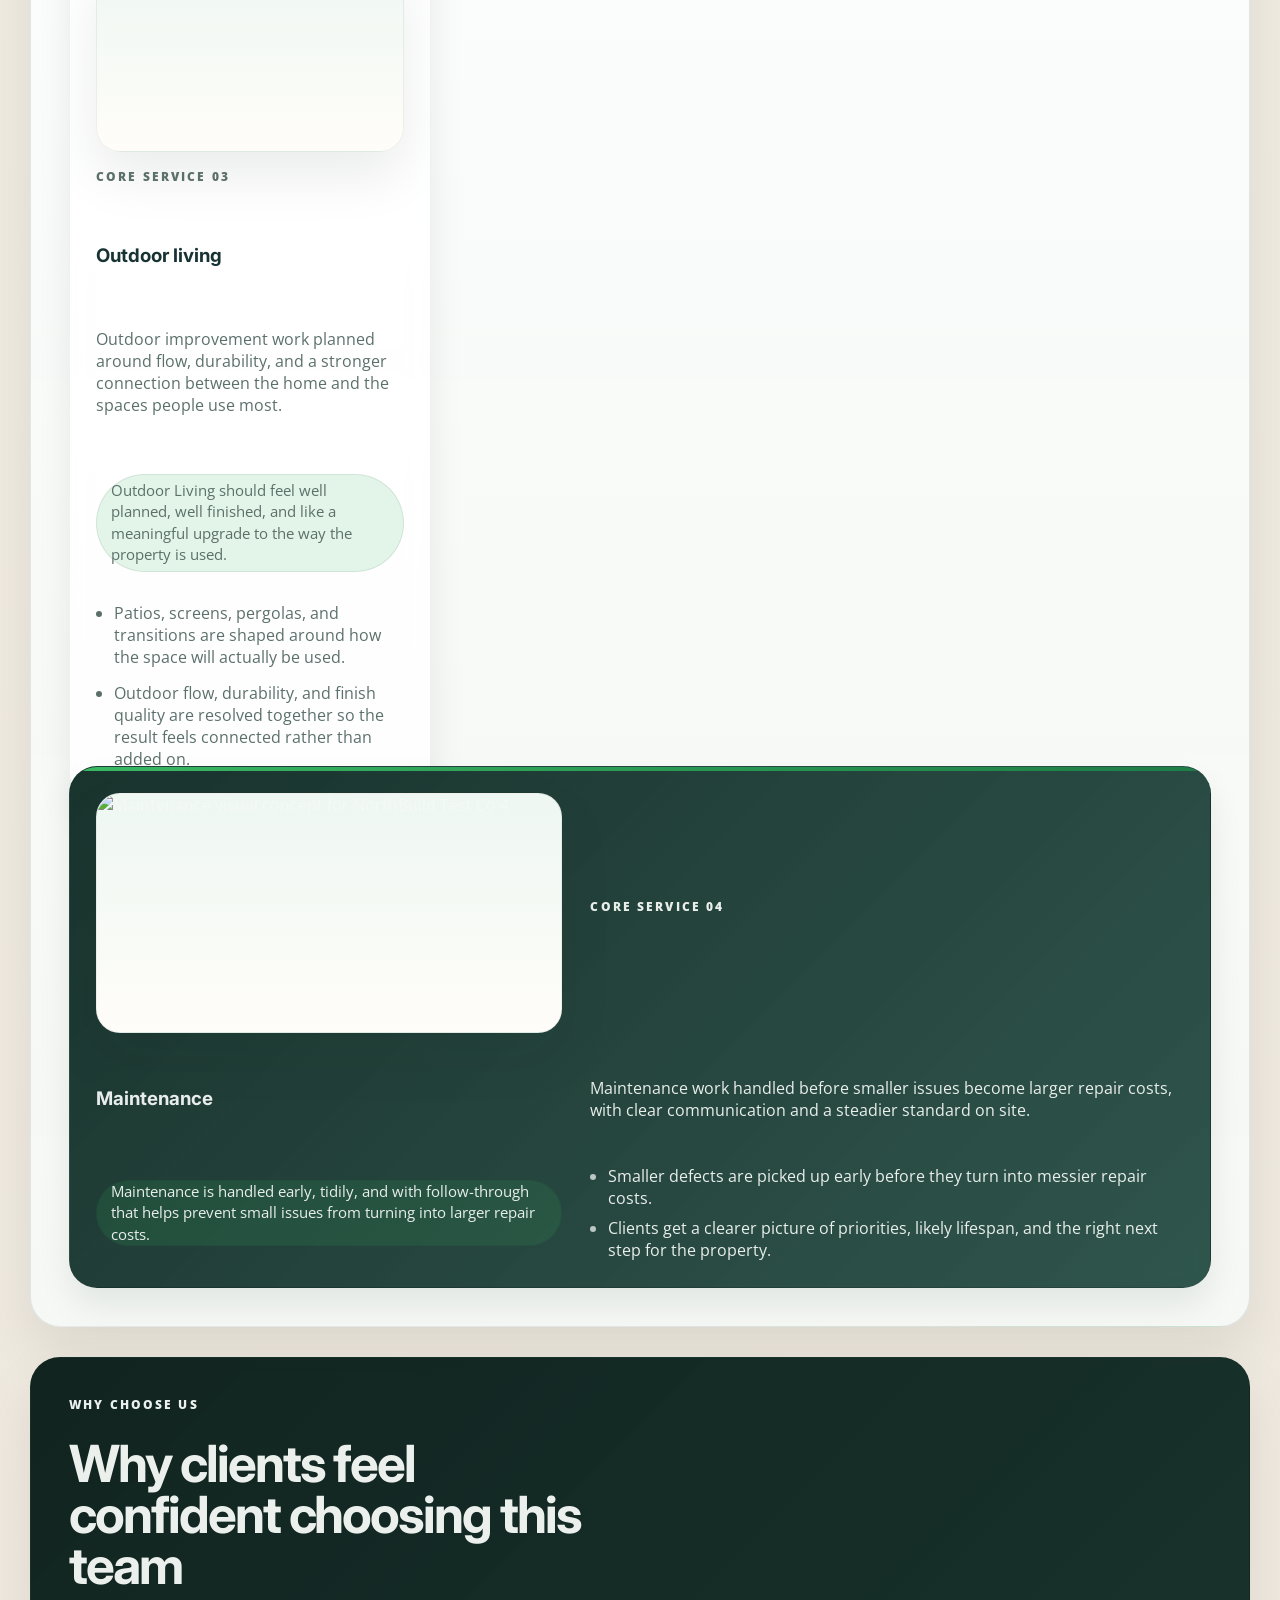
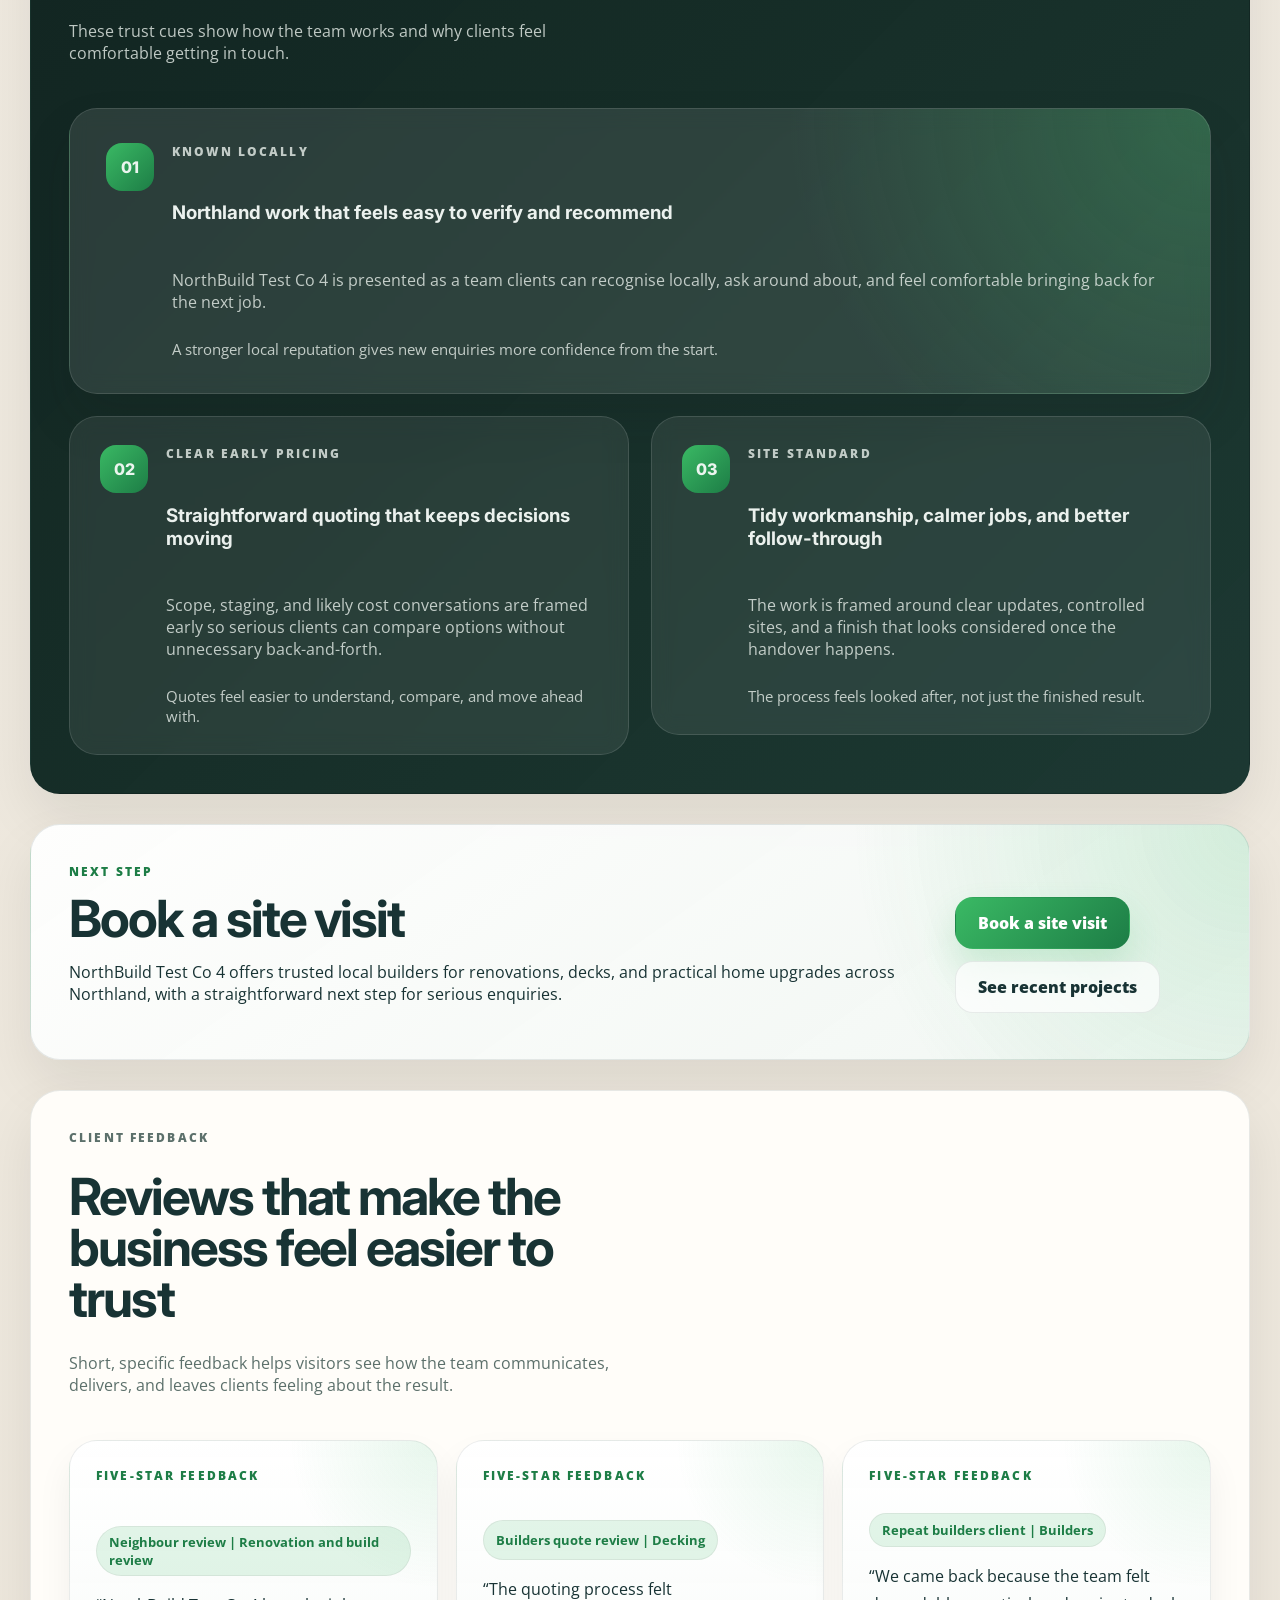
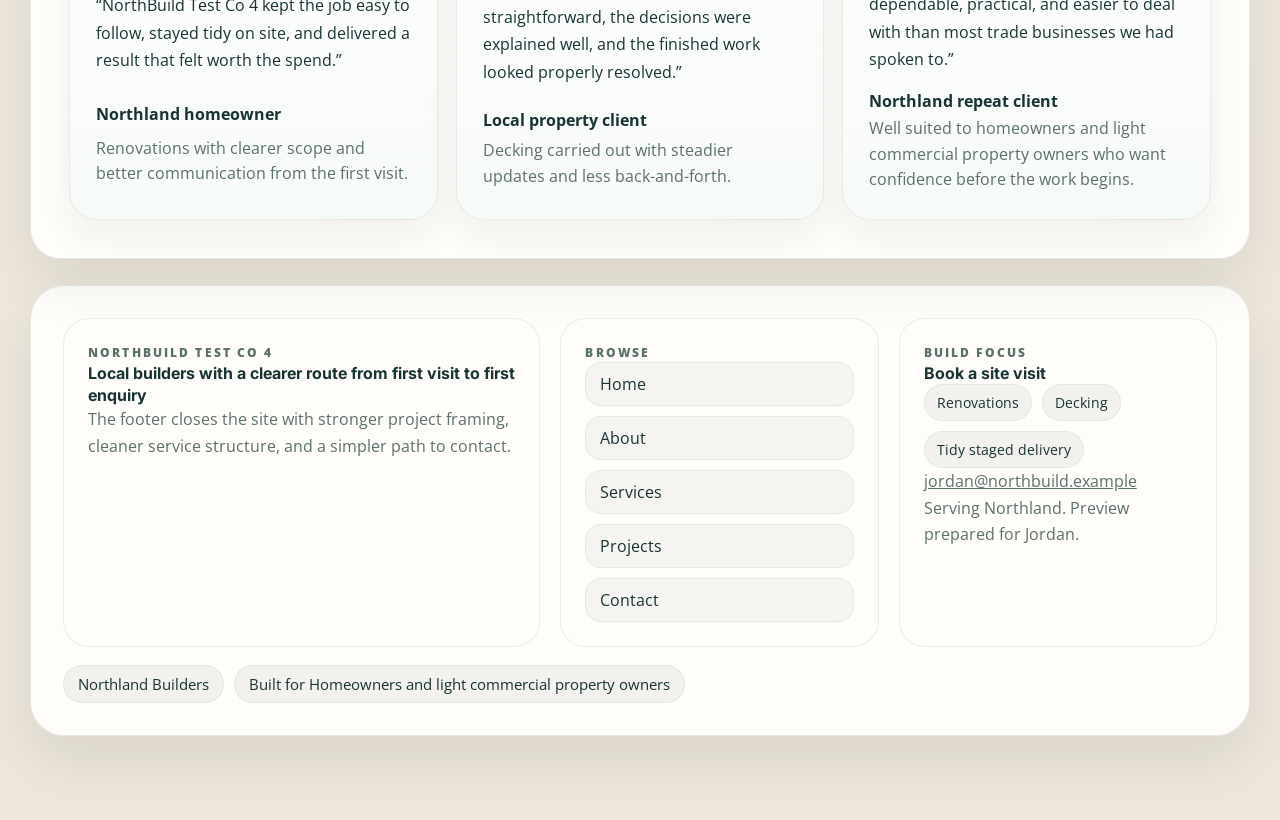
==== commit 31b1a6ca: "Deploy home page for FixZa preview" ====
--- a/site/index.html
+++ b/site/index.html
@@ -38,7 +38,7 @@
             <p class="eyebrow">Northland Builders | Renovations, decks, and outdoor living done with cleaner planning</p>
             <div class="hero-intro">
               <h1>NorthBuild Test Co 4</h1>
-              <p>Trusted local builders for trusted local builders for renovations, decks, and practical home upgrades across Northland, with clearer planning, stronger detailing, and a calmer site experience from the first visit.</p>
+              <p>Trusted local builders for renovations, decks, and practical home upgrades across Northland, with clearer planning, stronger detailing, and a calmer site experience from the first visit.</p>
               <p>NorthBuild Test Co 4 should feel established, design-aware, and easier to trust than a standard trade brochure from the moment the page opens.</p>
             </div>
             <div class="button-row">
--- a/site/styles.css
+++ b/site/styles.css
@@ -160,23 +160,29 @@
   border: 1px solid rgba(12, 29, 26, 0.06);
 }
 .hero-shell {
-  margin-top: 32px;
-  display: grid;
-  gap: 24px;
-  padding: 18px;
-  border-radius: 38px;
+  margin-top: 40px;
+  display: grid;
+  gap: 28px;
+  padding: 28px;
+  border-radius: 44px;
   border: 1px solid rgba(12, 29, 26, 0.08);
   background:
-    radial-gradient(circle at 100% 0%, rgba(58,185,100,0.16), transparent 20%),
-    linear-gradient(180deg, rgba(255,255,255,0.97), rgba(244,249,246,0.93));
-  box-shadow: 0 28px 64px rgba(18, 31, 29, 0.1);
+    radial-gradient(circle at 100% 0%, rgba(58,185,100,0.2), transparent 22%),
+    radial-gradient(circle at 0% 100%, rgba(11, 99, 128, 0.14), transparent 24%),
+    linear-gradient(135deg, rgba(255,255,255,0.98), rgba(242,248,245,0.95) 58%, rgba(231,241,235,0.94));
+  box-shadow: 0 34px 84px rgba(18, 31, 29, 0.13);
 }
 .hero-main,
 .hero-lower {
   display: grid;
-  grid-template-columns: minmax(0, 1.05fr) minmax(320px, 0.95fr);
-  gap: 24px;
-  align-items: stretch;
+  grid-template-columns: minmax(0, 0.96fr) minmax(360px, 1.04fr);
+  gap: 28px;
+}
+.hero-main {
+  align-items: start;
+}
+.hero-lower {
+  align-items: end;
 }
 .hero-copy,
 .hero-showcase,
@@ -444,13 +450,13 @@
   border-color: rgba(12, 29, 26, 0.08);
 }
 .hero-showcase {
-  padding: 18px;
+  padding: 20px;
   display: grid;
   gap: 18px;
   border: 0;
-  box-shadow: none;
-  background: linear-gradient(160deg, #11211f 0%, #18312e 38%, #244641 100%);
-  margin-top: 76px;
+  box-shadow: 0 26px 56px rgba(8, 19, 18, 0.22);
+  background: linear-gradient(160deg, #10211f 0%, #16312d 34%, #244944 100%);
+  margin-top: 10px;
 }
 .showcase-panel,
 .quick-facts,
@@ -492,8 +498,8 @@
 }
 .stack {
   display: grid;
-  gap: 24px;
-  margin-top: 30px;
+  gap: 30px;
+  margin-top: 40px;
 }
 .content-section {
   padding: 38px;
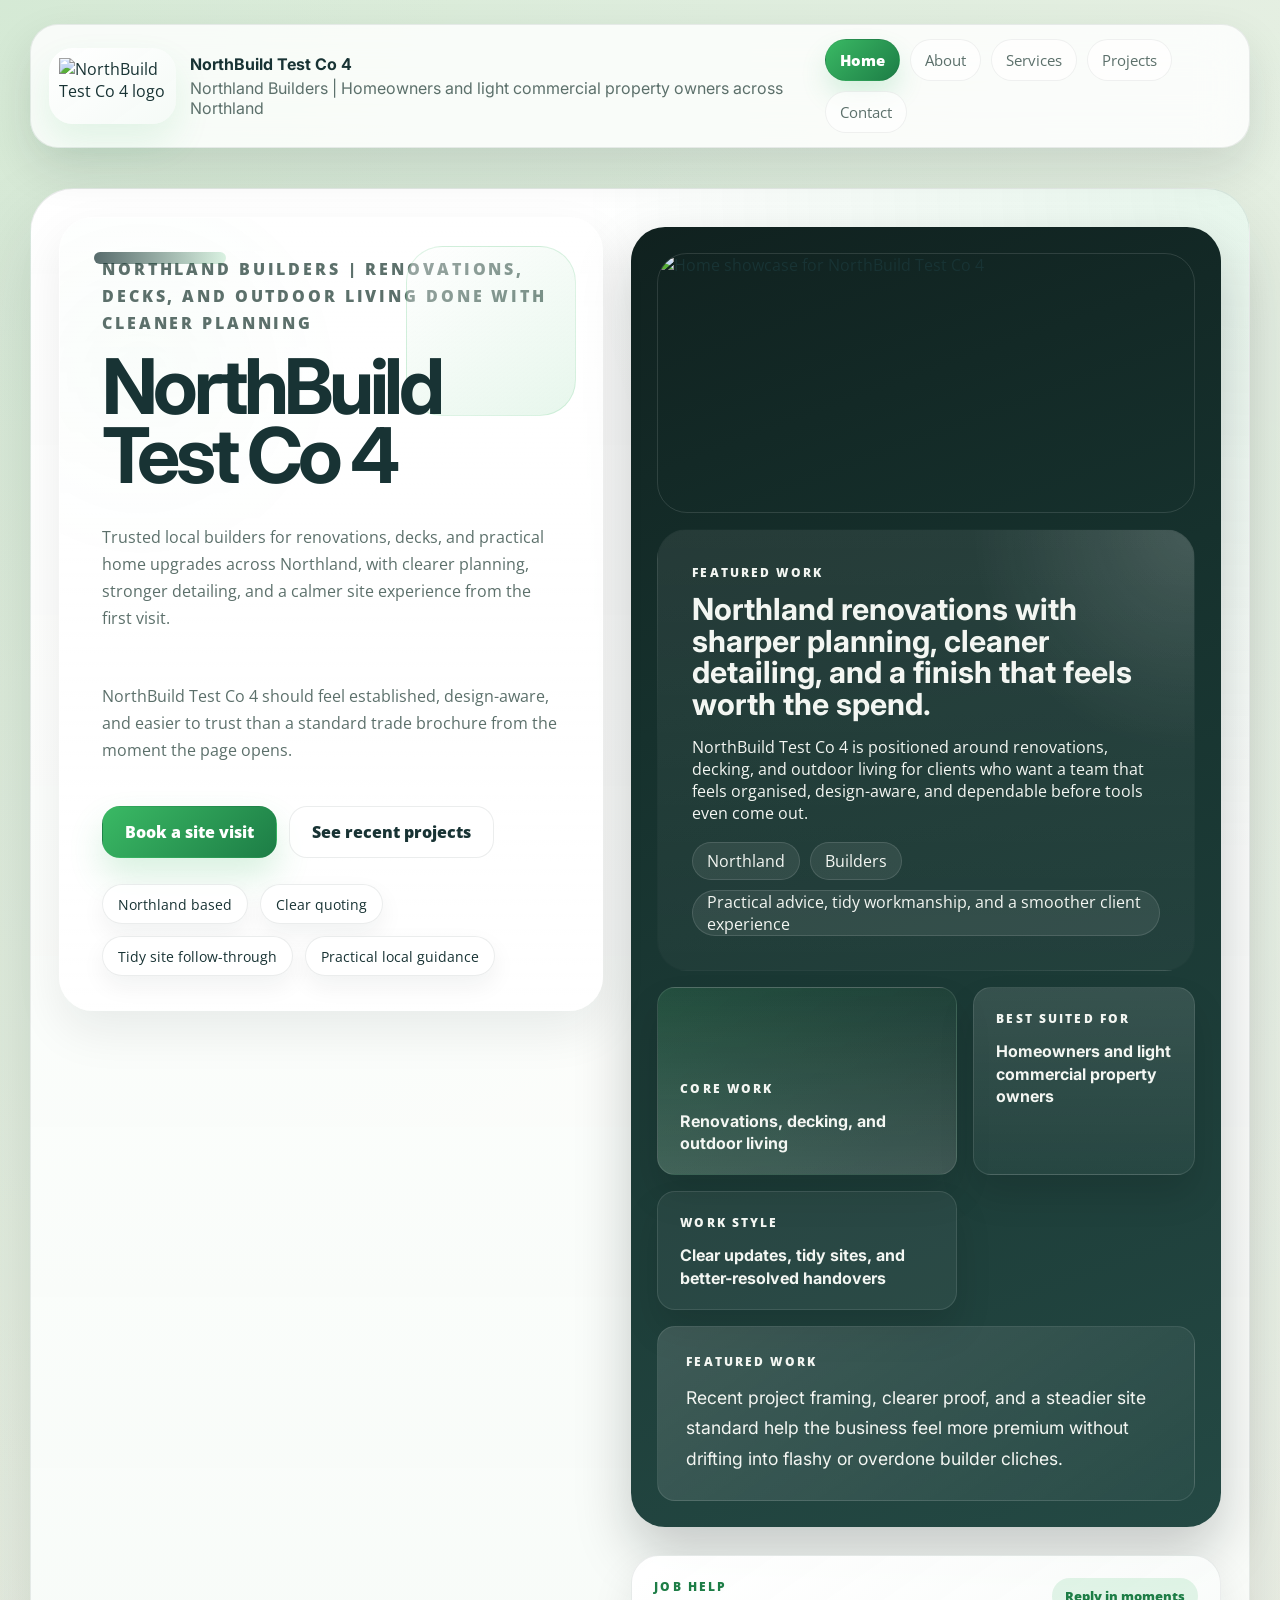
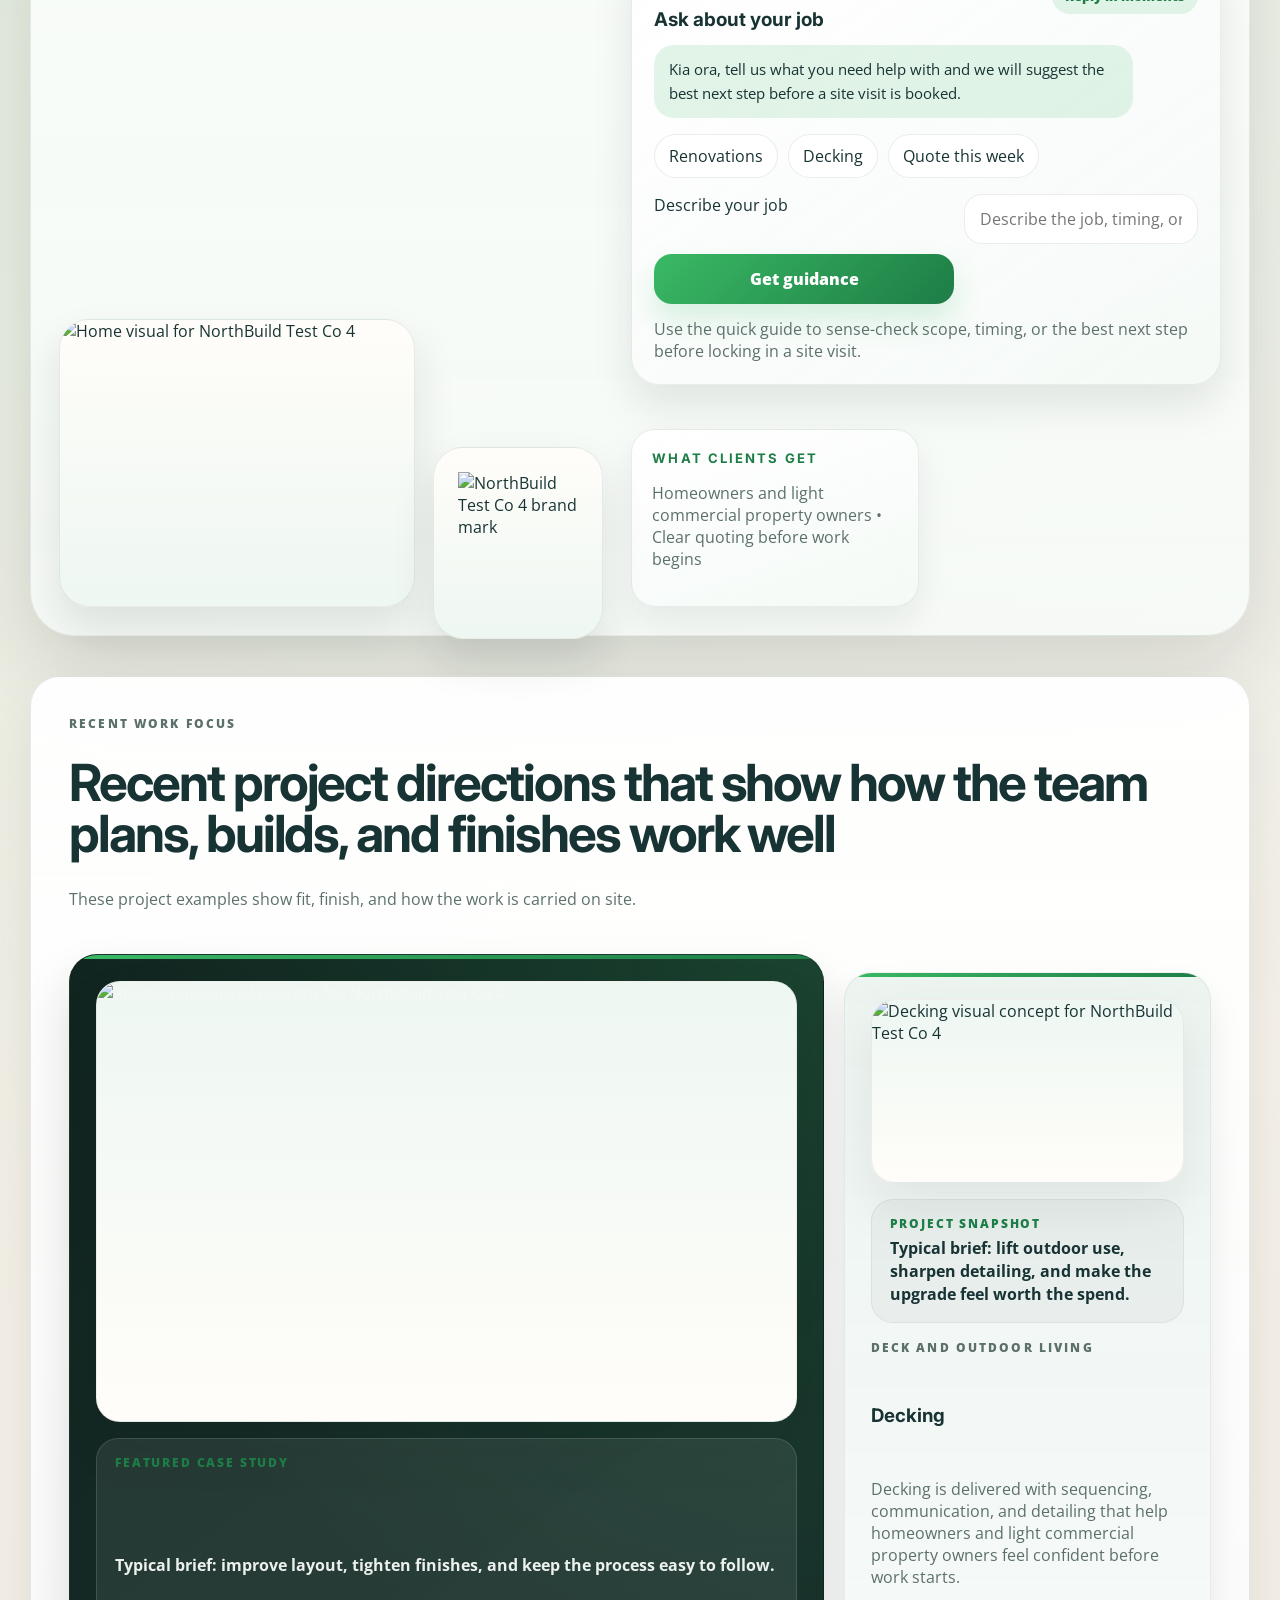
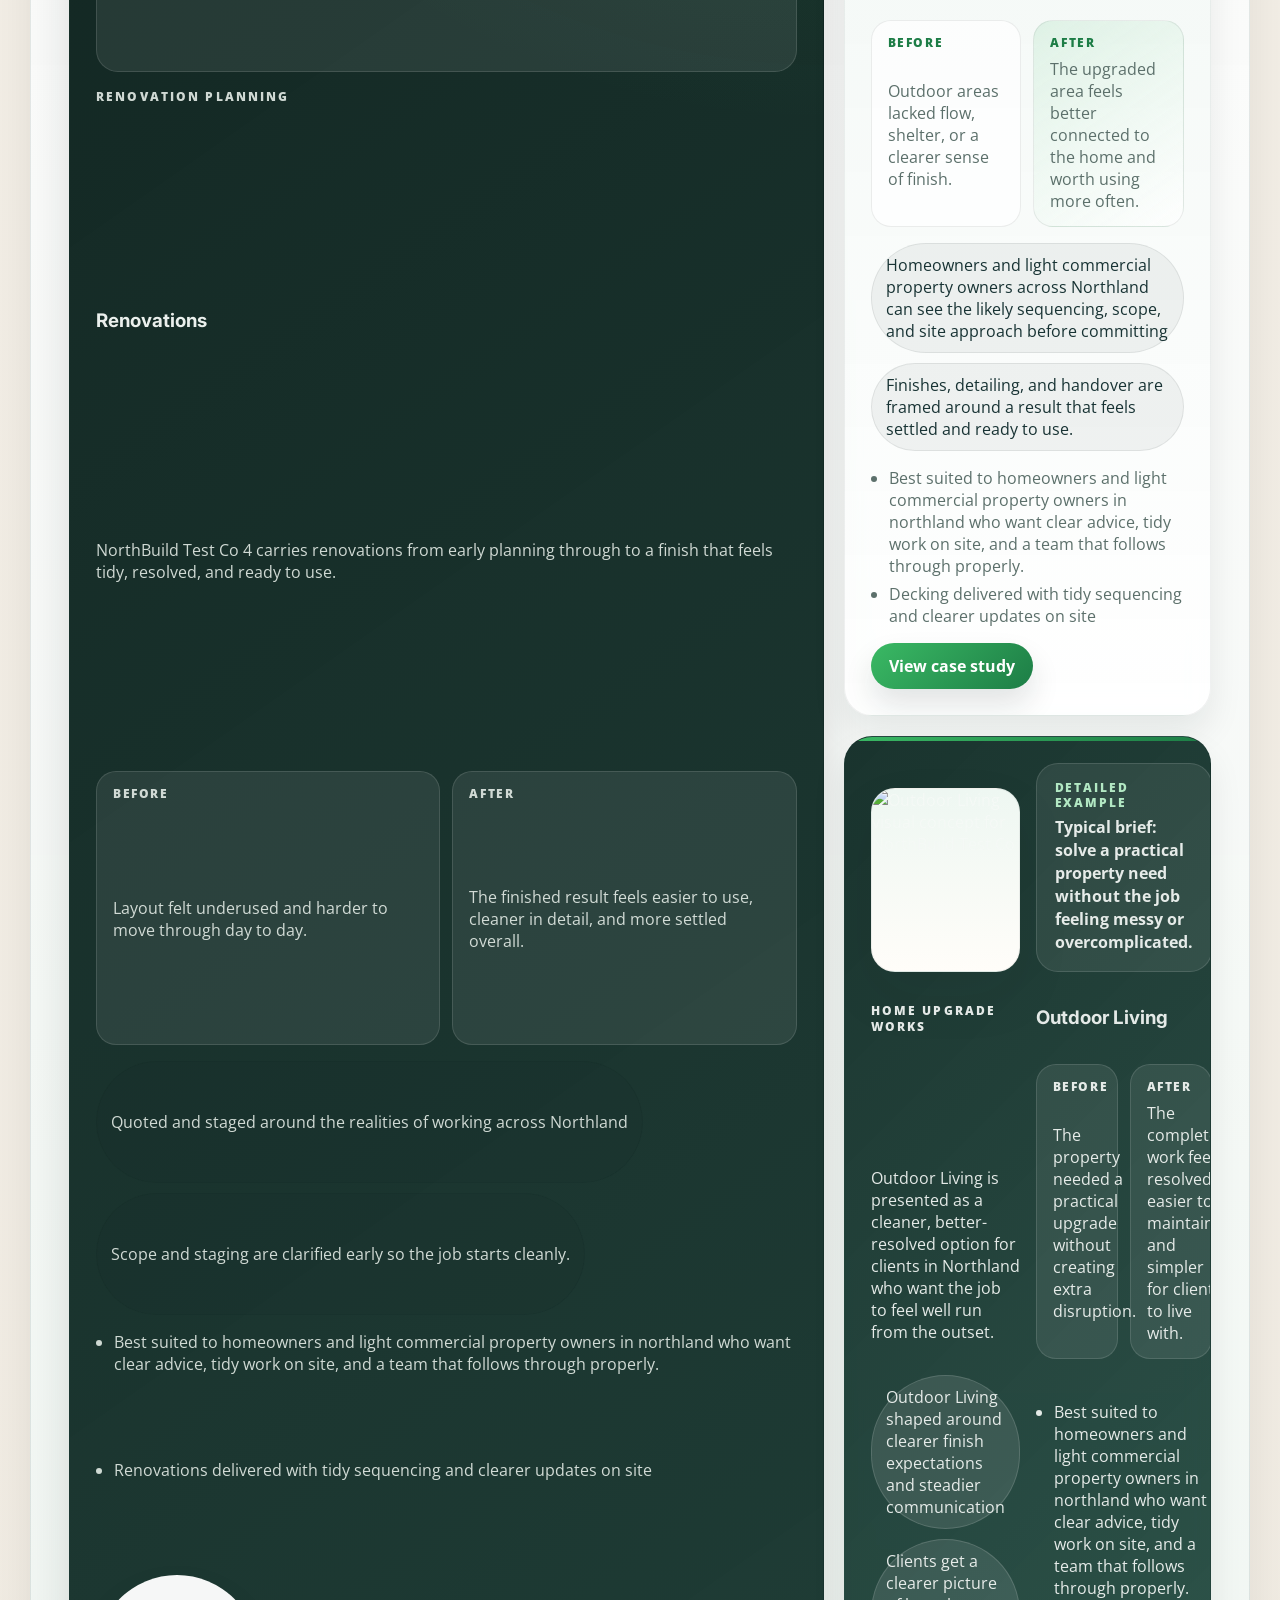
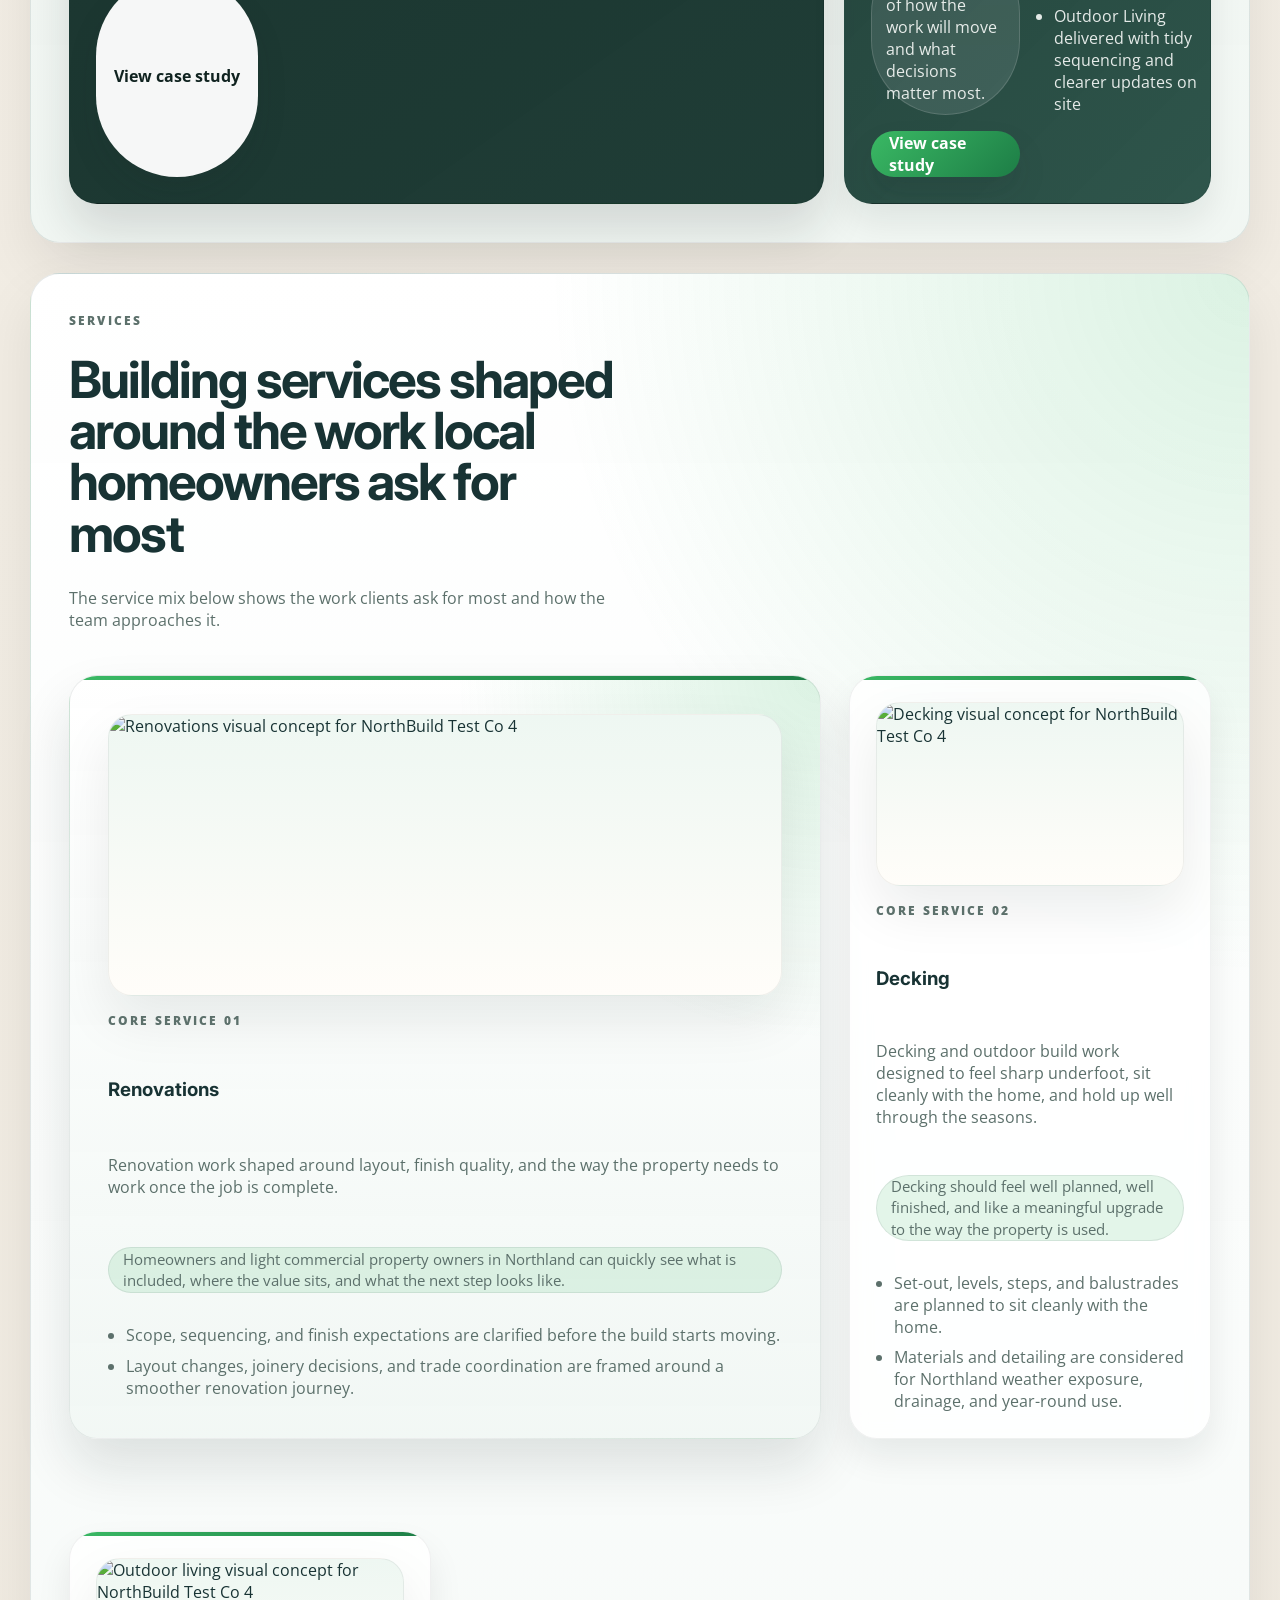
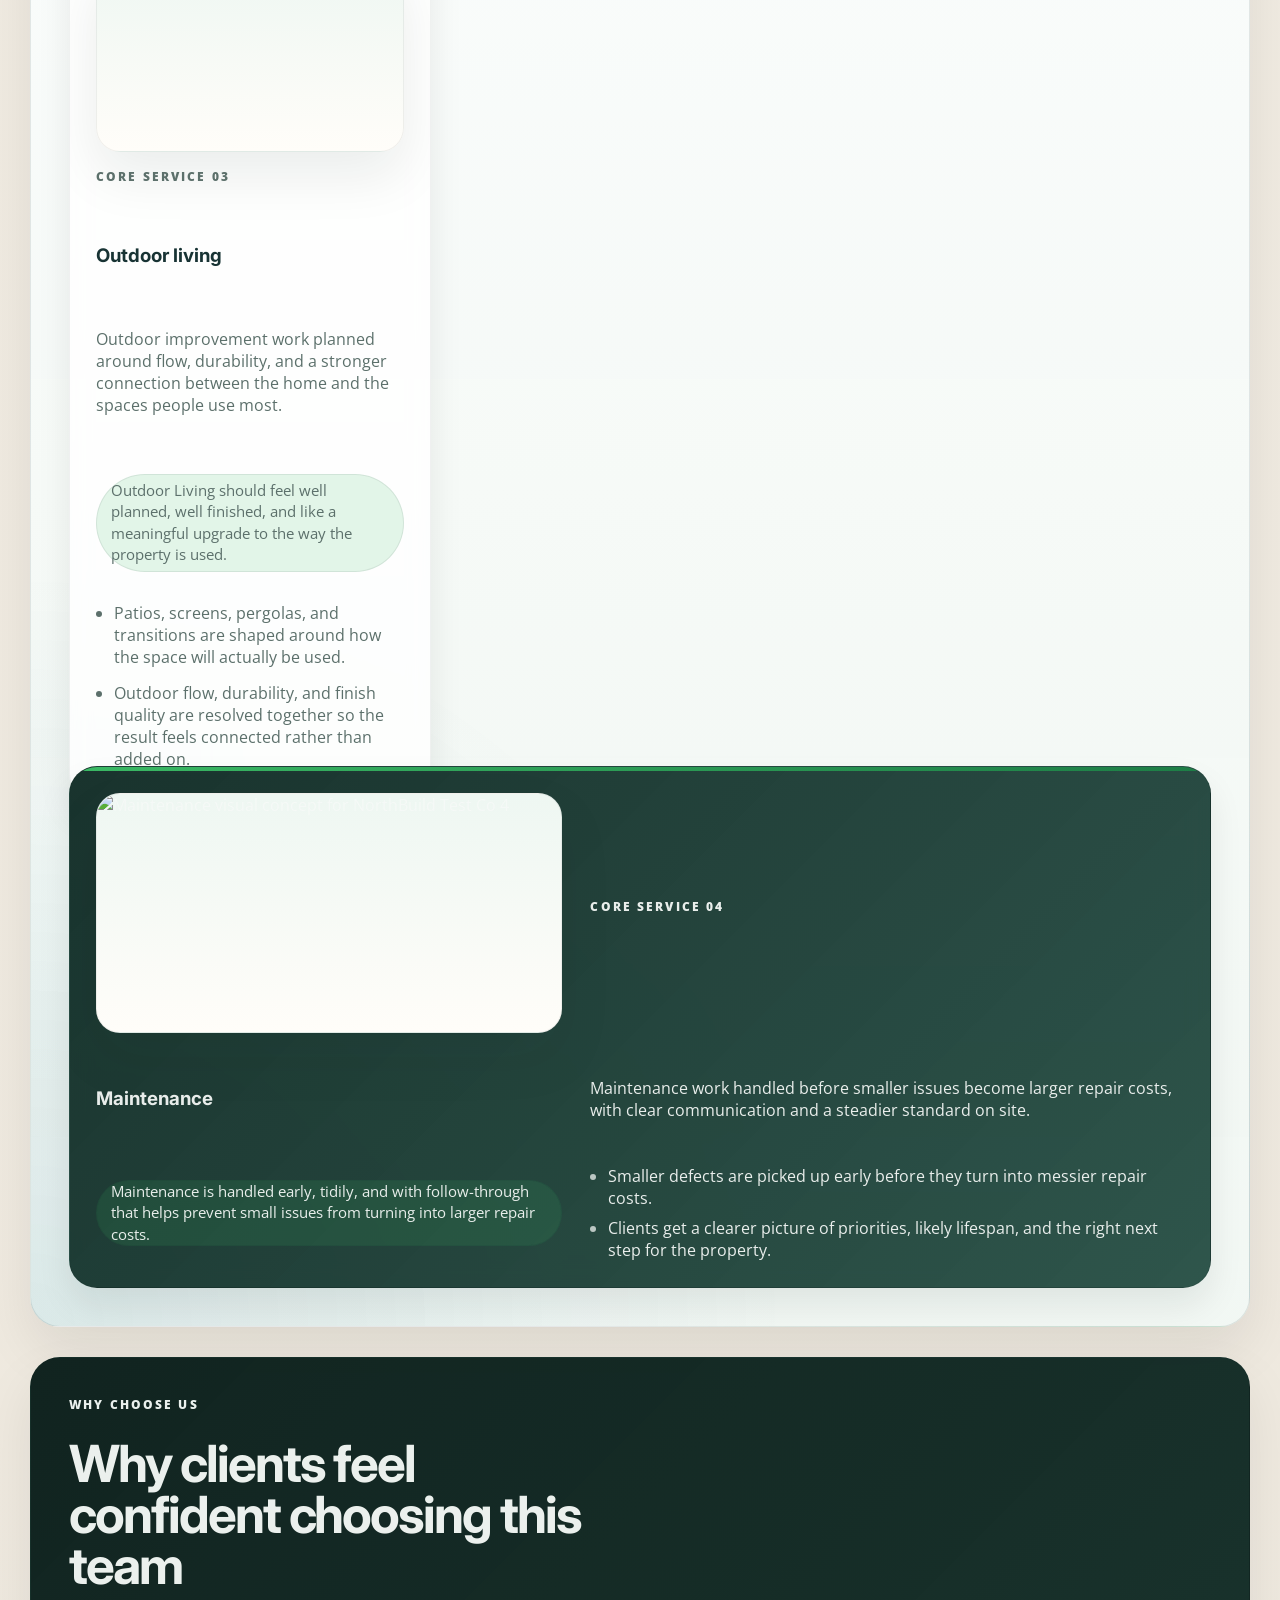
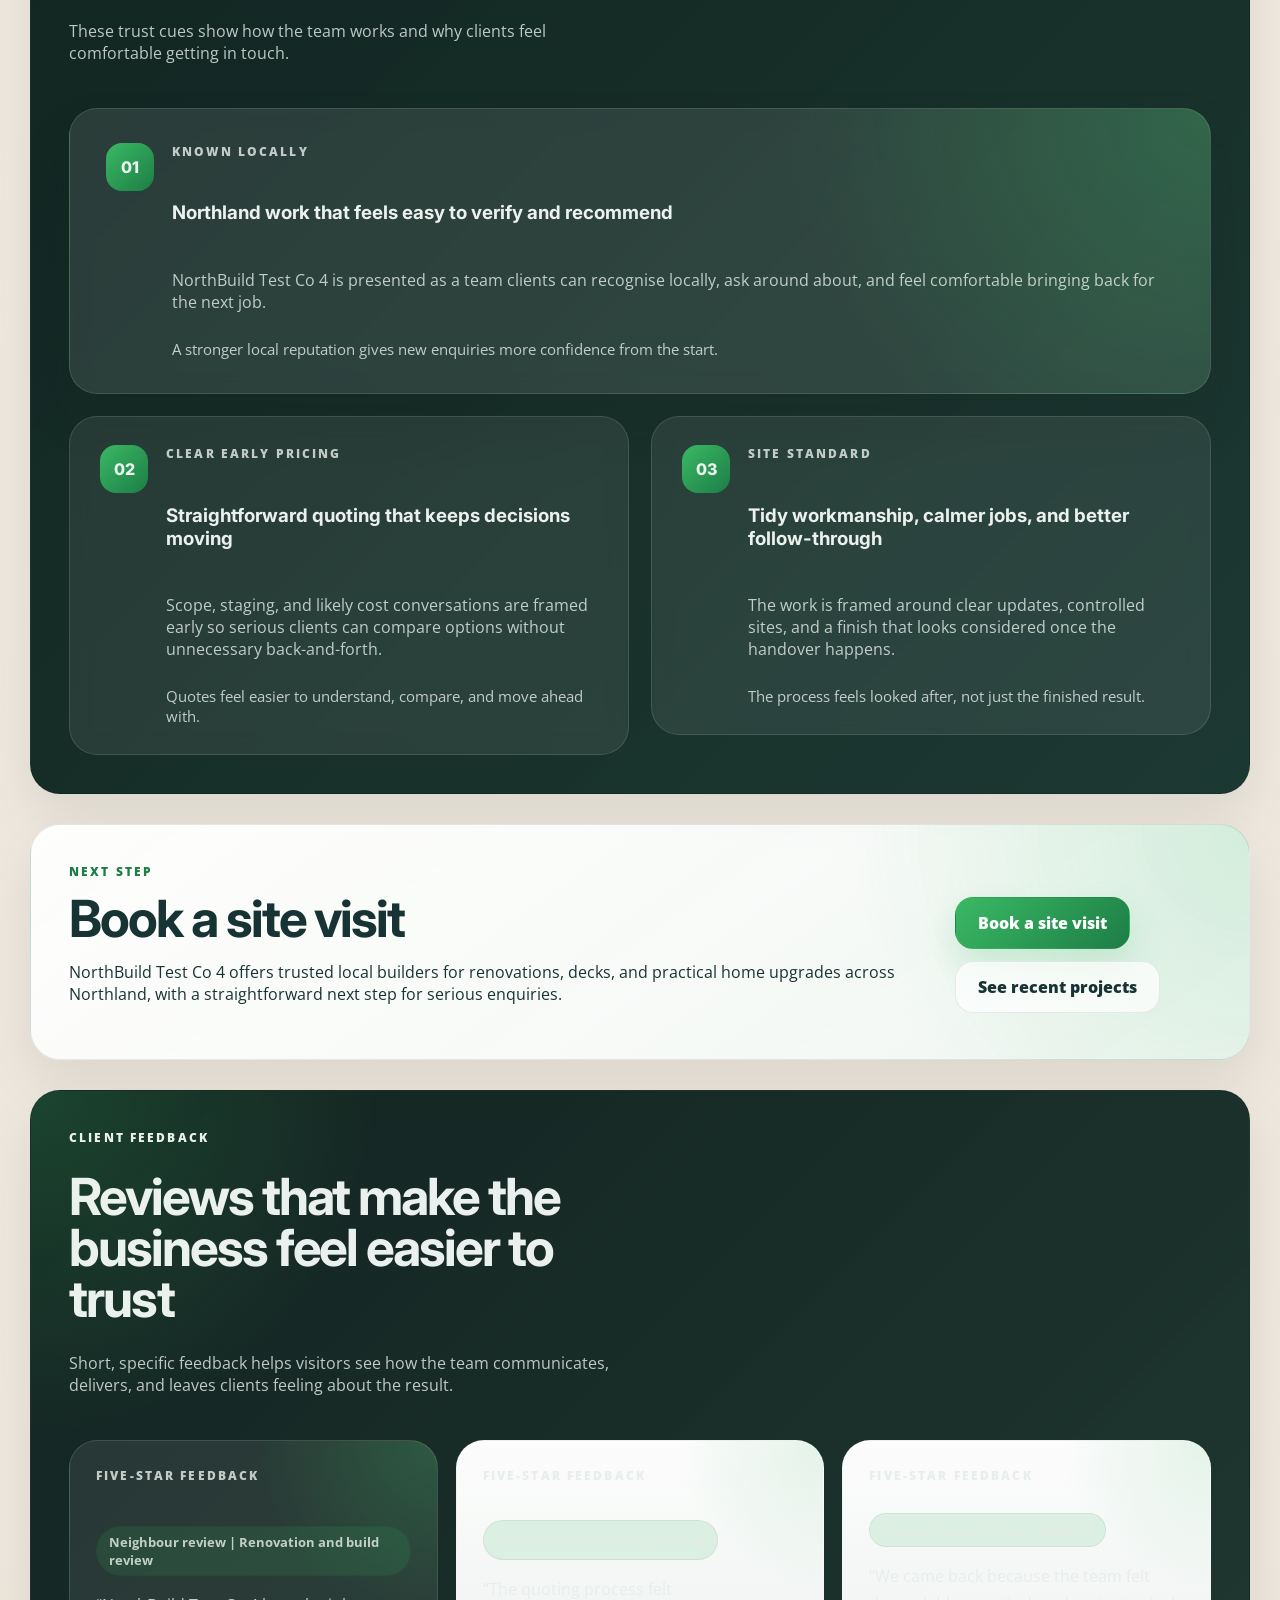
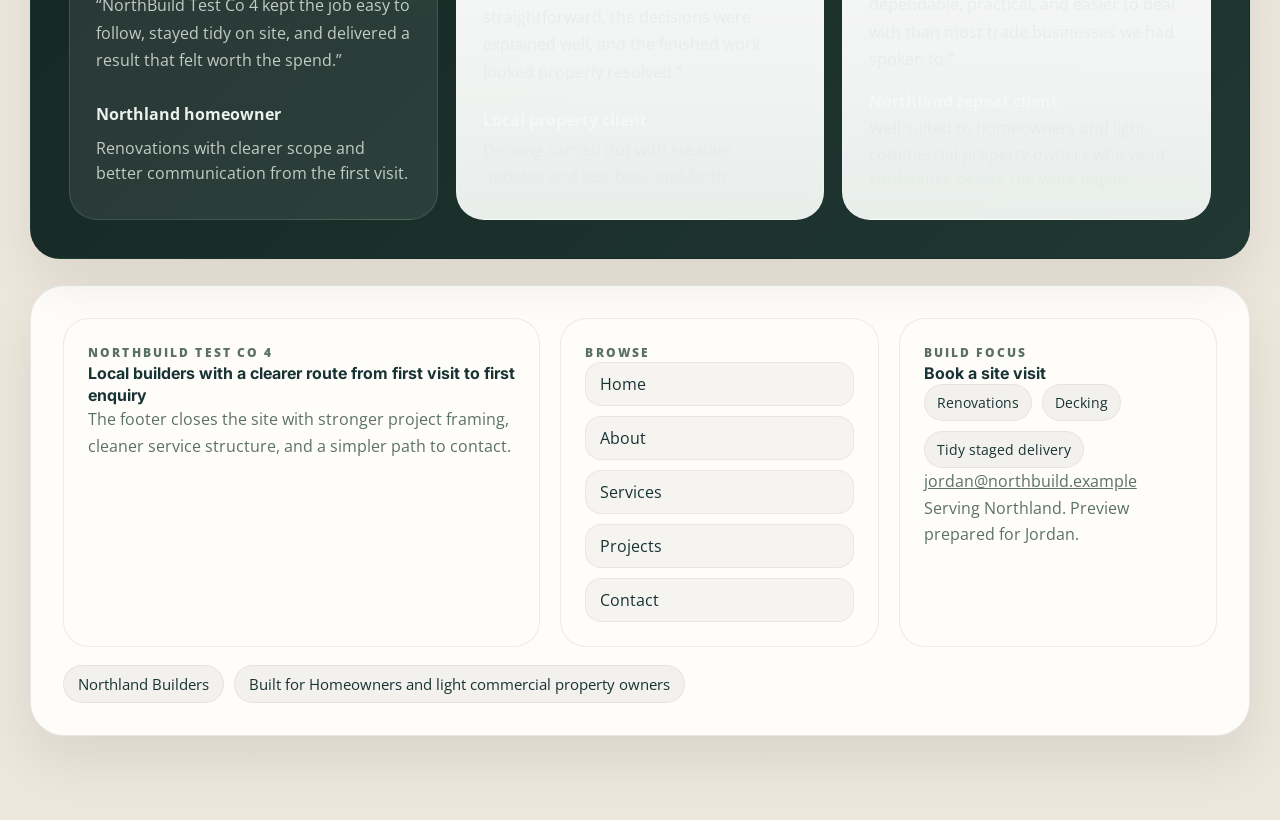
==== commit b30e4493: "Deploy home page for FixZa preview" ====
--- a/site/index.html
+++ b/site/index.html
@@ -47,8 +47,8 @@
             </div>
             <div class="hero-signal-row">
               <span>Northland based</span>
-              
-              
+              <span>Clear quoting</span><span>Tidy site follow-through</span>
+              <span>Practical local guidance</span>
             </div>
           </div>
 
--- a/site/styles.css
+++ b/site/styles.css
@@ -194,31 +194,36 @@
   box-shadow: var(--shadow-lg);
 }
 .hero-copy {
-  padding: 40px 38px 34px;
+  padding: 38px 42px 34px;
   position: relative;
   overflow: hidden;
-  border: 0;
-  box-shadow: none;
-  background: transparent;
+  border: 1px solid rgba(255,255,255,0.54);
+  box-shadow: 0 20px 48px rgba(18, 31, 29, 0.08);
+  background:
+    linear-gradient(180deg, rgba(255,255,255,0.6) 0%, rgba(255,255,255,0.86) 42%, rgba(255,255,255,0.98) 100%),
+    radial-gradient(circle at 15% 20%, rgba(58,185,100,0.1), transparent 26%);
+  display: flex;
+  flex-direction: column;
+  justify-content: flex-start;
 }
 .hero-copy::before {
   content: "";
   position: absolute;
-  inset: 20px 20px auto auto;
-  width: 140px;
-  height: 140px;
-  border-radius: 32px;
-  border: 1px solid rgba(58, 185, 100, 0.14);
-  background: linear-gradient(145deg, rgba(255,255,255,0.54), rgba(58,185,100,0.08));
+  inset: 28px 26px auto auto;
+  width: 168px;
+  height: 168px;
+  border-radius: 36px;
+  border: 1px solid rgba(58, 185, 100, 0.16);
+  background: linear-gradient(145deg, rgba(255,255,255,0.4), rgba(58,185,100,0.12));
 }
 .hero-copy::after {
   content: "";
   position: absolute;
-  inset: auto -58px -92px auto;
-  width: 250px;
-  height: 250px;
+  inset: 34px auto auto 34px;
+  width: 132px;
+  height: 12px;
   border-radius: 999px;
-  background: radial-gradient(circle, rgba(58,185,100,0.14), transparent 72%);
+  background: linear-gradient(90deg, rgba(24,51,52,0.72), rgba(58,185,100,0.18));
 }
 .eyebrow,
 .card-kicker {
@@ -509,8 +514,9 @@
 }
 .services-shell {
   background:
-    radial-gradient(circle at top right, rgba(58,185,100,0.16), transparent 28%),
-    linear-gradient(180deg, rgba(255,255,255,0.99), rgba(245,248,246,0.96));
+    radial-gradient(circle at top right, rgba(58,185,100,0.18), transparent 24%),
+    radial-gradient(circle at 0% 100%, rgba(11, 99, 128, 0.1), transparent 26%),
+    linear-gradient(180deg, rgba(255,255,255,0.99), rgba(241,247,244,0.96));
 }
 .proof-shell {
   background:
@@ -536,6 +542,23 @@
   background:
     radial-gradient(circle at top right, rgba(58,185,100,0.28), transparent 36%),
     rgba(255,255,255,0.1);
+}
+.testimonials-shell {
+  background:
+    radial-gradient(circle at top left, rgba(58,185,100,0.22), transparent 24%),
+    linear-gradient(135deg, rgba(14,31,28,0.98), rgba(23,48,43,0.96));
+  color: rgba(245, 249, 246, 0.96);
+}
+.testimonials-shell .section-heading p,
+.testimonials-shell .testimonial-card p,
+.testimonials-shell .testimonial-meta span,
+.testimonials-shell .testimonial-source {
+  color: rgba(228, 236, 231, 0.82);
+}
+.testimonials-shell .section-heading .eyebrow,
+.testimonials-shell .section-heading h2,
+.testimonials-shell .testimonial-meta strong {
+  color: rgba(244, 249, 246, 0.96);
 }
 .section-heading {
   display: grid;
@@ -758,6 +781,16 @@
   background: linear-gradient(180deg, rgba(255,255,255,0.98), rgba(242,248,244,0.92));
   box-shadow: 0 18px 36px rgba(18, 31, 29, 0.06);
 }
+.testimonials-shell .testimonial-card {
+  border: 1px solid rgba(255,255,255,0.12);
+  background: linear-gradient(180deg, rgba(255,255,255,0.08), rgba(255,255,255,0.04));
+  box-shadow: none;
+}
+.testimonials-shell .testimonial-card:nth-child(1) {
+  background:
+    radial-gradient(circle at top right, rgba(58,185,100,0.24), transparent 34%),
+    rgba(255,255,255,0.08);
+}
 .testimonial-quote {
   margin: 0;
   font-size: 1.02rem;
@@ -814,7 +847,7 @@
   align-items: stretch;
 }
 .hero-copy {
-  padding: 46px;
+  padding: 38px 42px 34px;
 }
 .hero-showcase {
   padding: 16px;
@@ -1007,12 +1040,33 @@
   grid-column: span 4;
   background: linear-gradient(180deg, rgba(255,255,255,0.98), rgba(245,249,247,0.92));
 }
+.project-grid > .project-card:nth-child(2) {
+  background: linear-gradient(180deg, rgba(236,244,240,0.96), rgba(255,255,255,0.88));
+}
 .project-card-featured {
   grid-column: span 8;
   grid-row: span 2;
   background:
-    linear-gradient(145deg, rgba(255,255,255,0.99), rgba(241,248,244,0.95)),
-    linear-gradient(180deg, var(--surface), var(--surface-alt));
+    radial-gradient(circle at top right, rgba(58,185,100,0.18), transparent 30%),
+    linear-gradient(145deg, rgba(12,31,27,0.98), rgba(22,53,46,0.96));
+  color: rgba(245, 249, 246, 0.96);
+}
+.project-card-featured p,
+.project-card-featured .card-kicker,
+.project-card-featured .mini-list li,
+.project-card-featured .project-meta span,
+.project-card-featured .before-after-card p,
+.project-card-featured .before-after-card span {
+  color: rgba(228, 236, 231, 0.9);
+}
+.project-card-featured .project-story-band,
+.project-card-featured .before-after-card {
+  background: rgba(255,255,255,0.08);
+  border-color: rgba(255,255,255,0.12);
+}
+.project-card-featured .project-link {
+  background: rgba(255,255,255,0.96);
+  color: #102320;
 }
 .project-card-featured .project-visual {
   min-height: 310px;
@@ -1034,6 +1088,10 @@
   border-radius: 22px;
   background: rgba(18, 31, 29, 0.04);
   border: 1px solid rgba(18, 31, 29, 0.06);
+}
+.project-card-landscape .project-story-band {
+  background: rgba(255,255,255,0.08);
+  border-color: rgba(255,255,255,0.12);
 }
 .before-after-strip {
   display: grid;
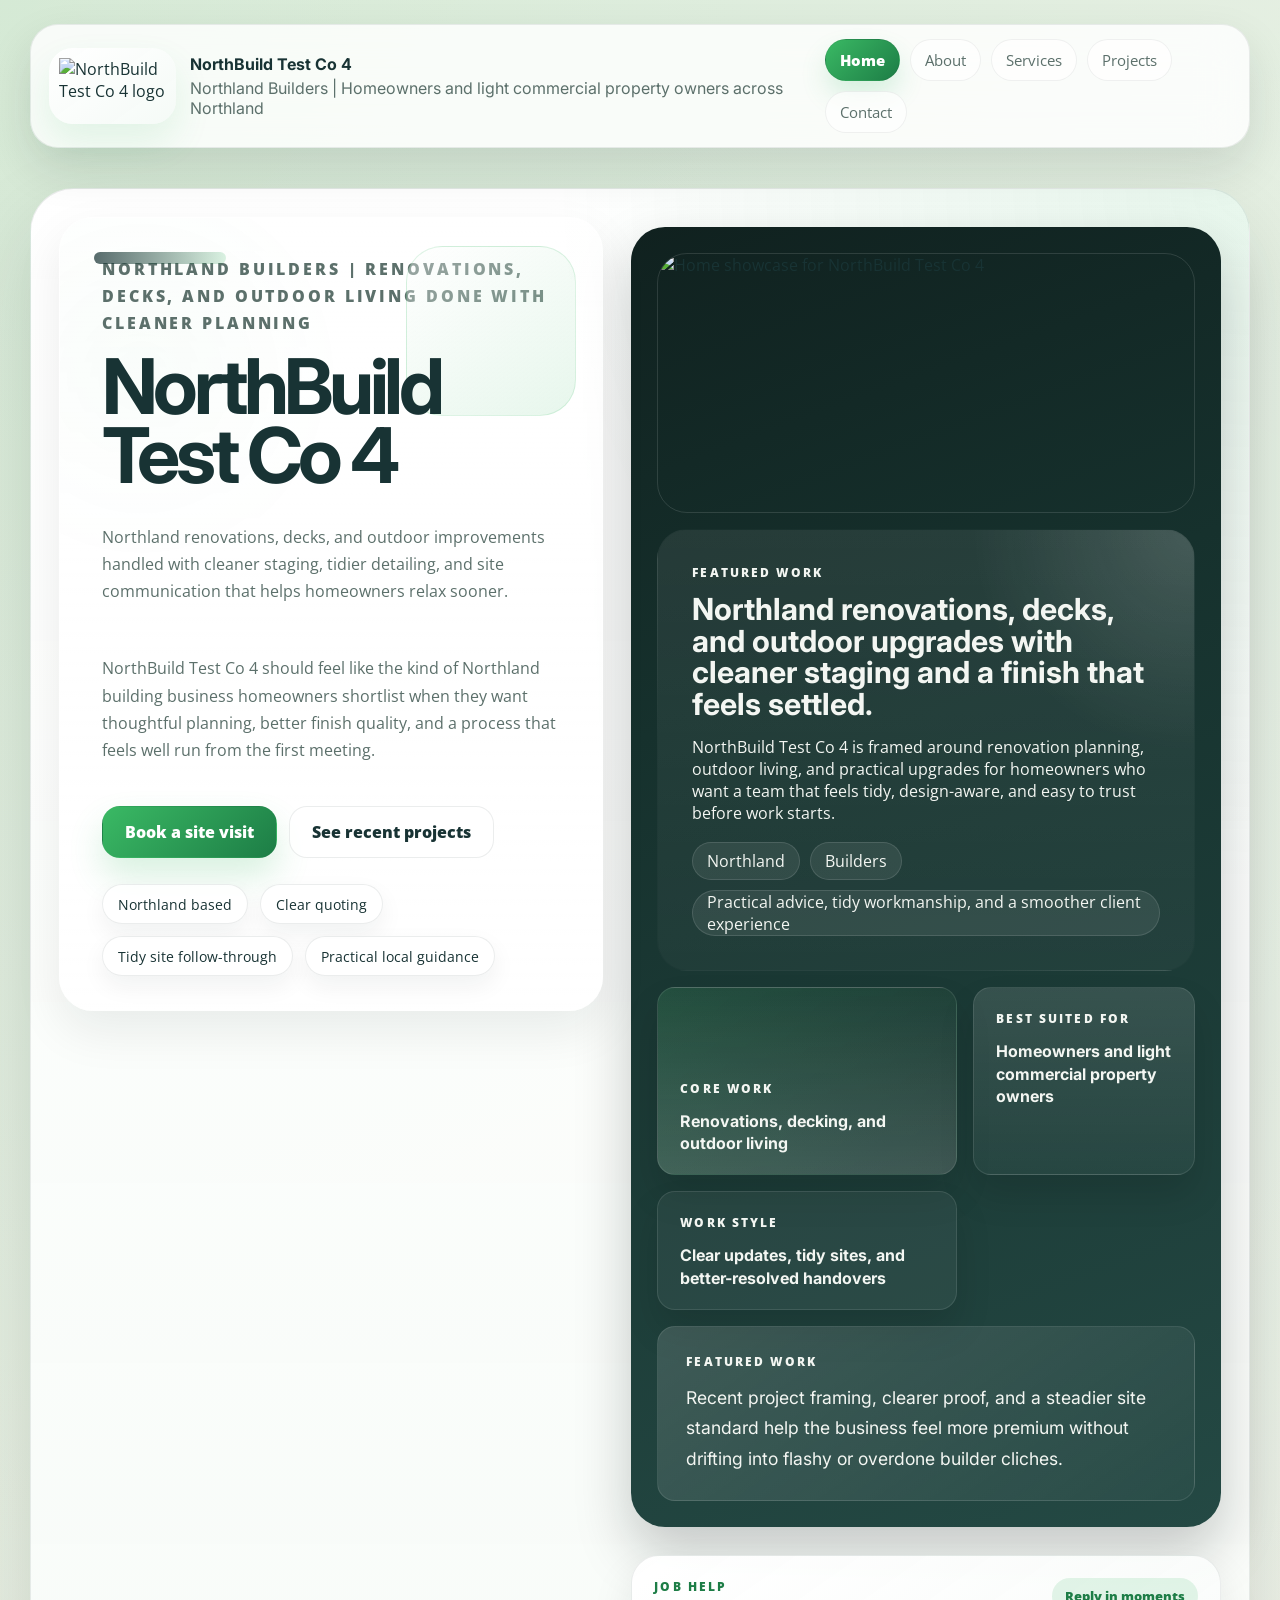
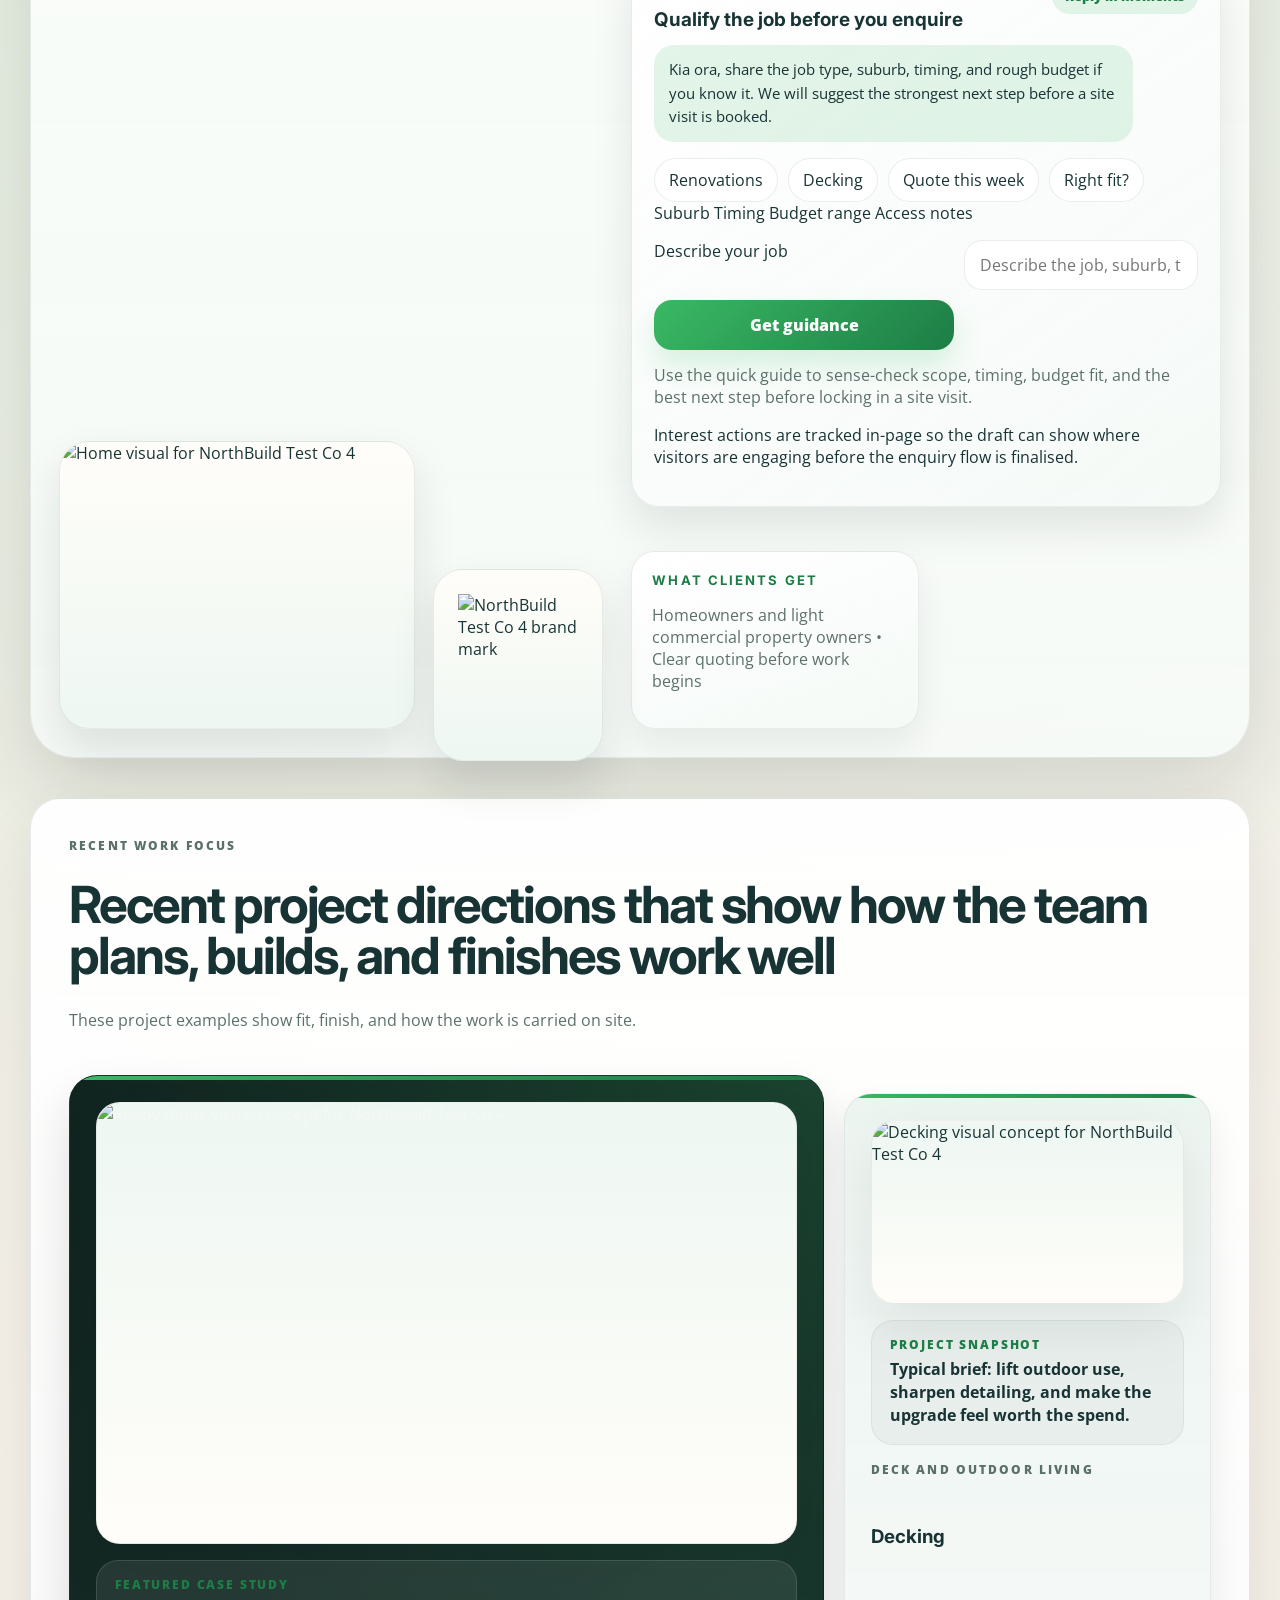
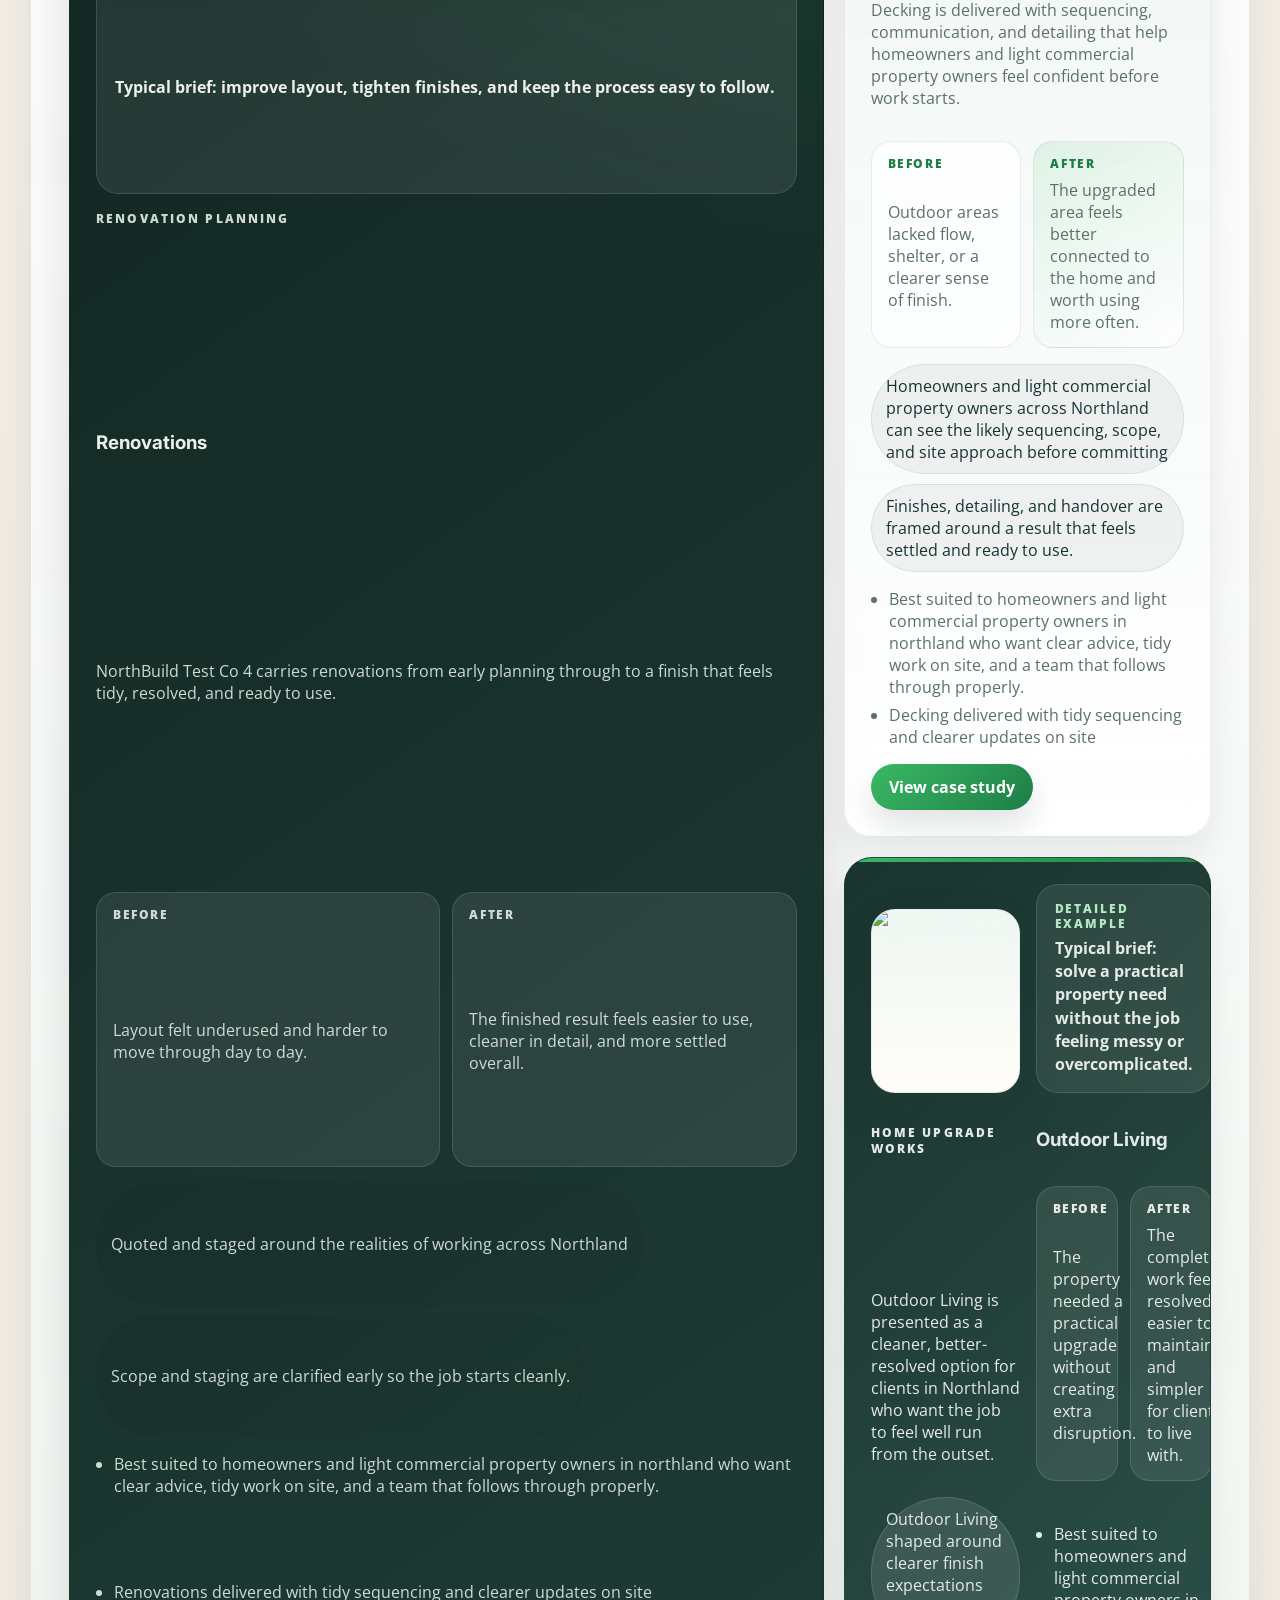
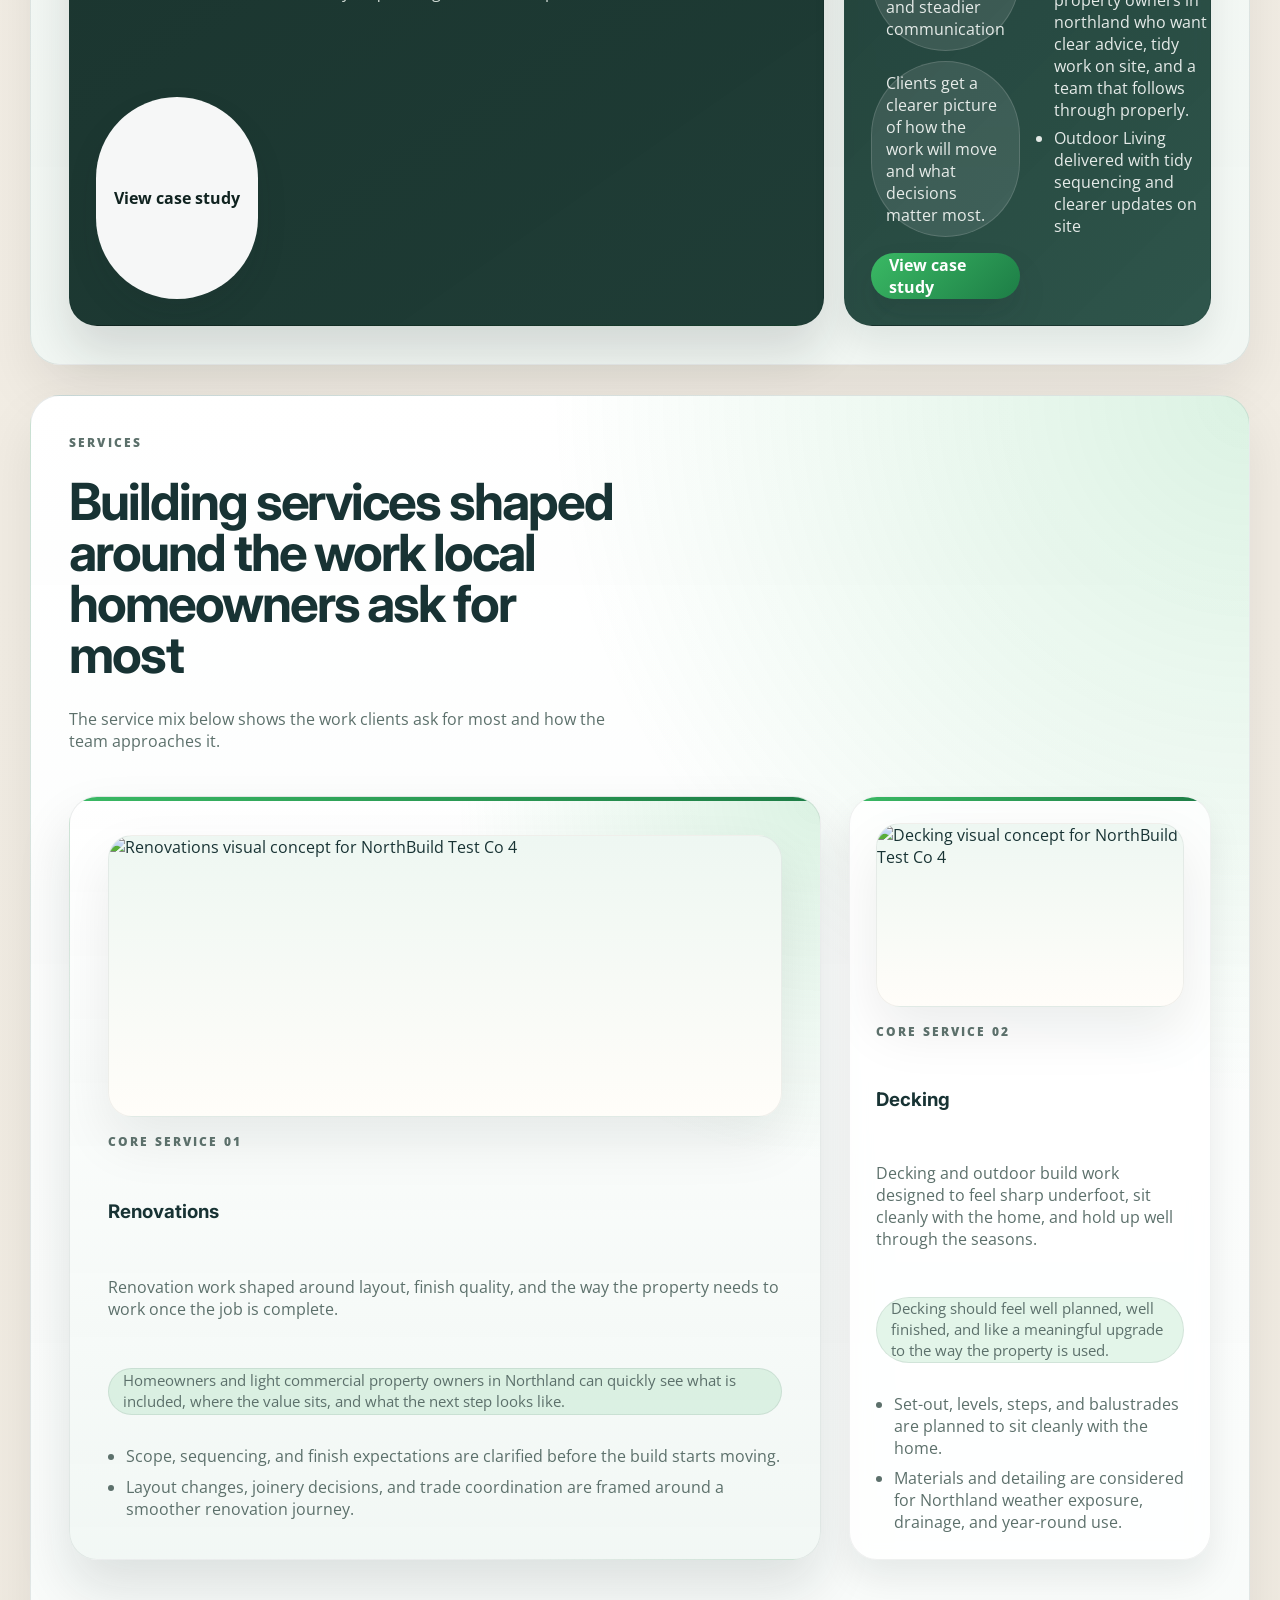
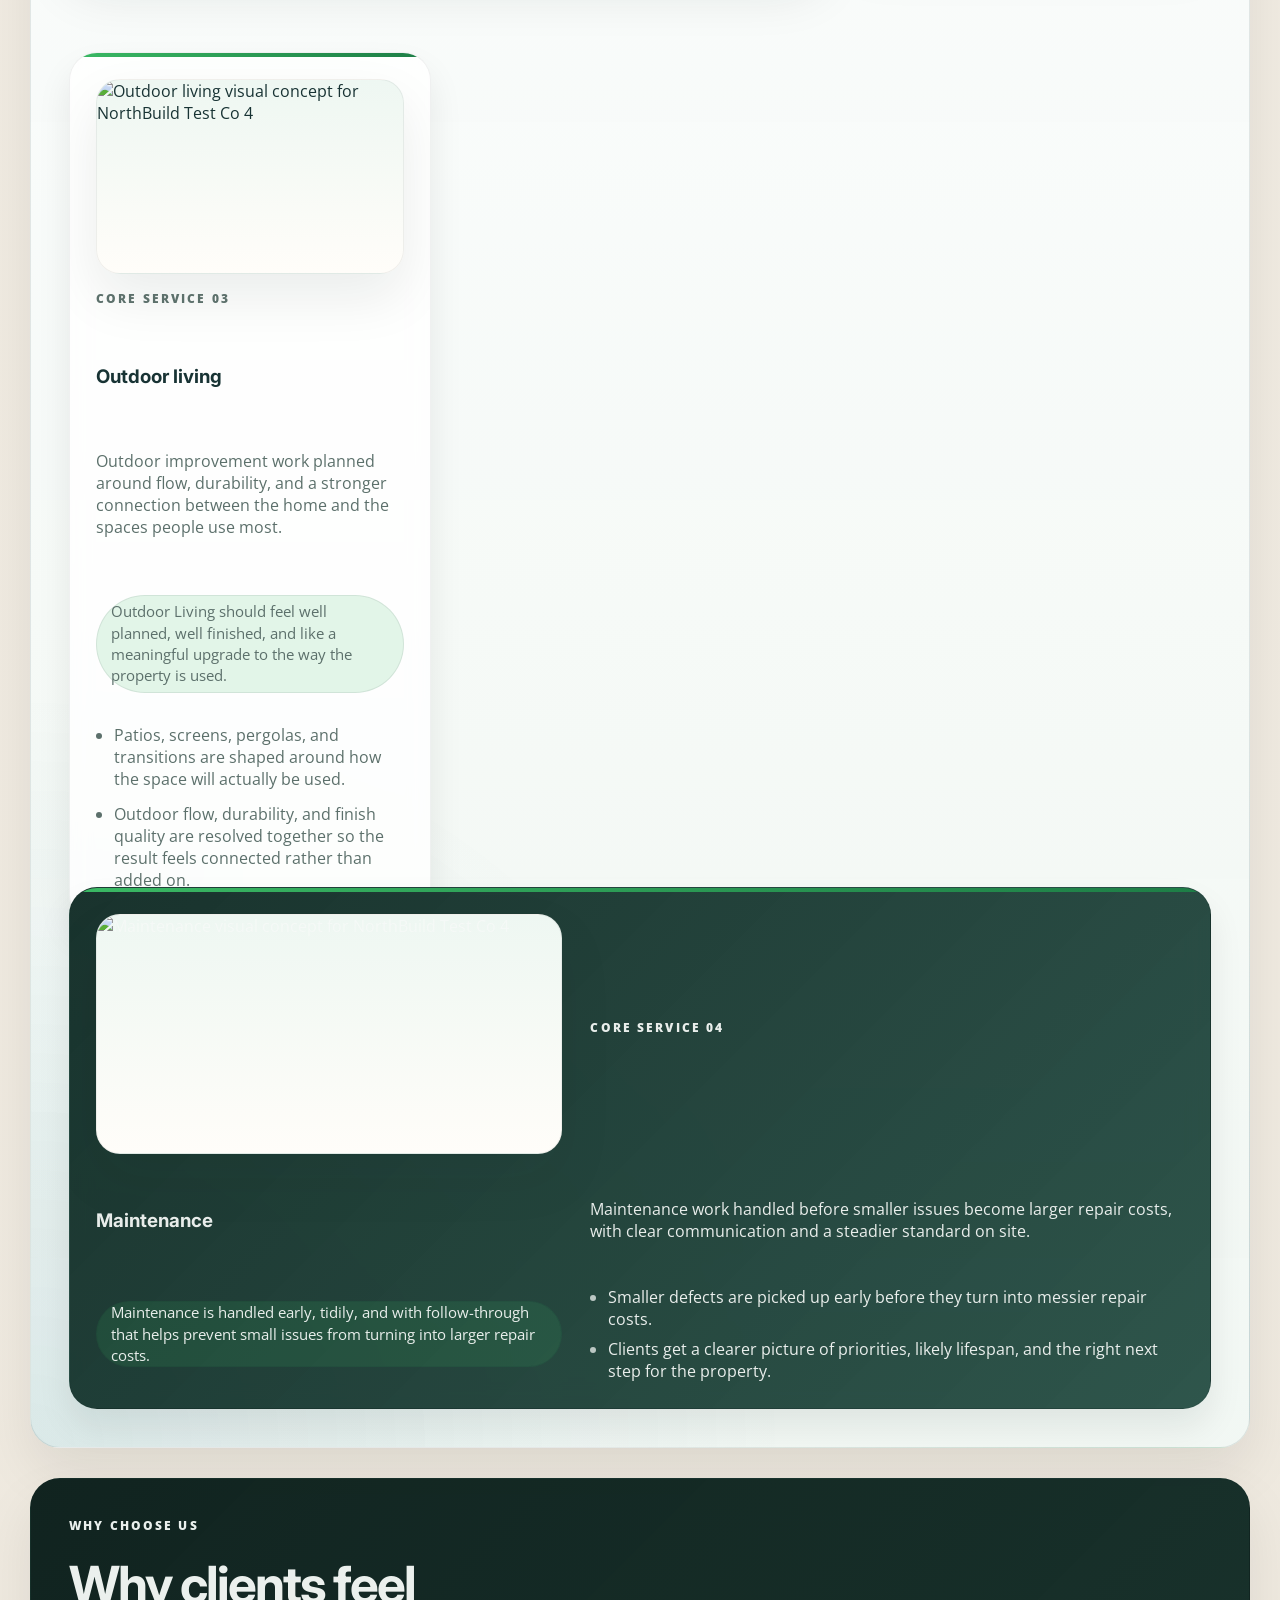
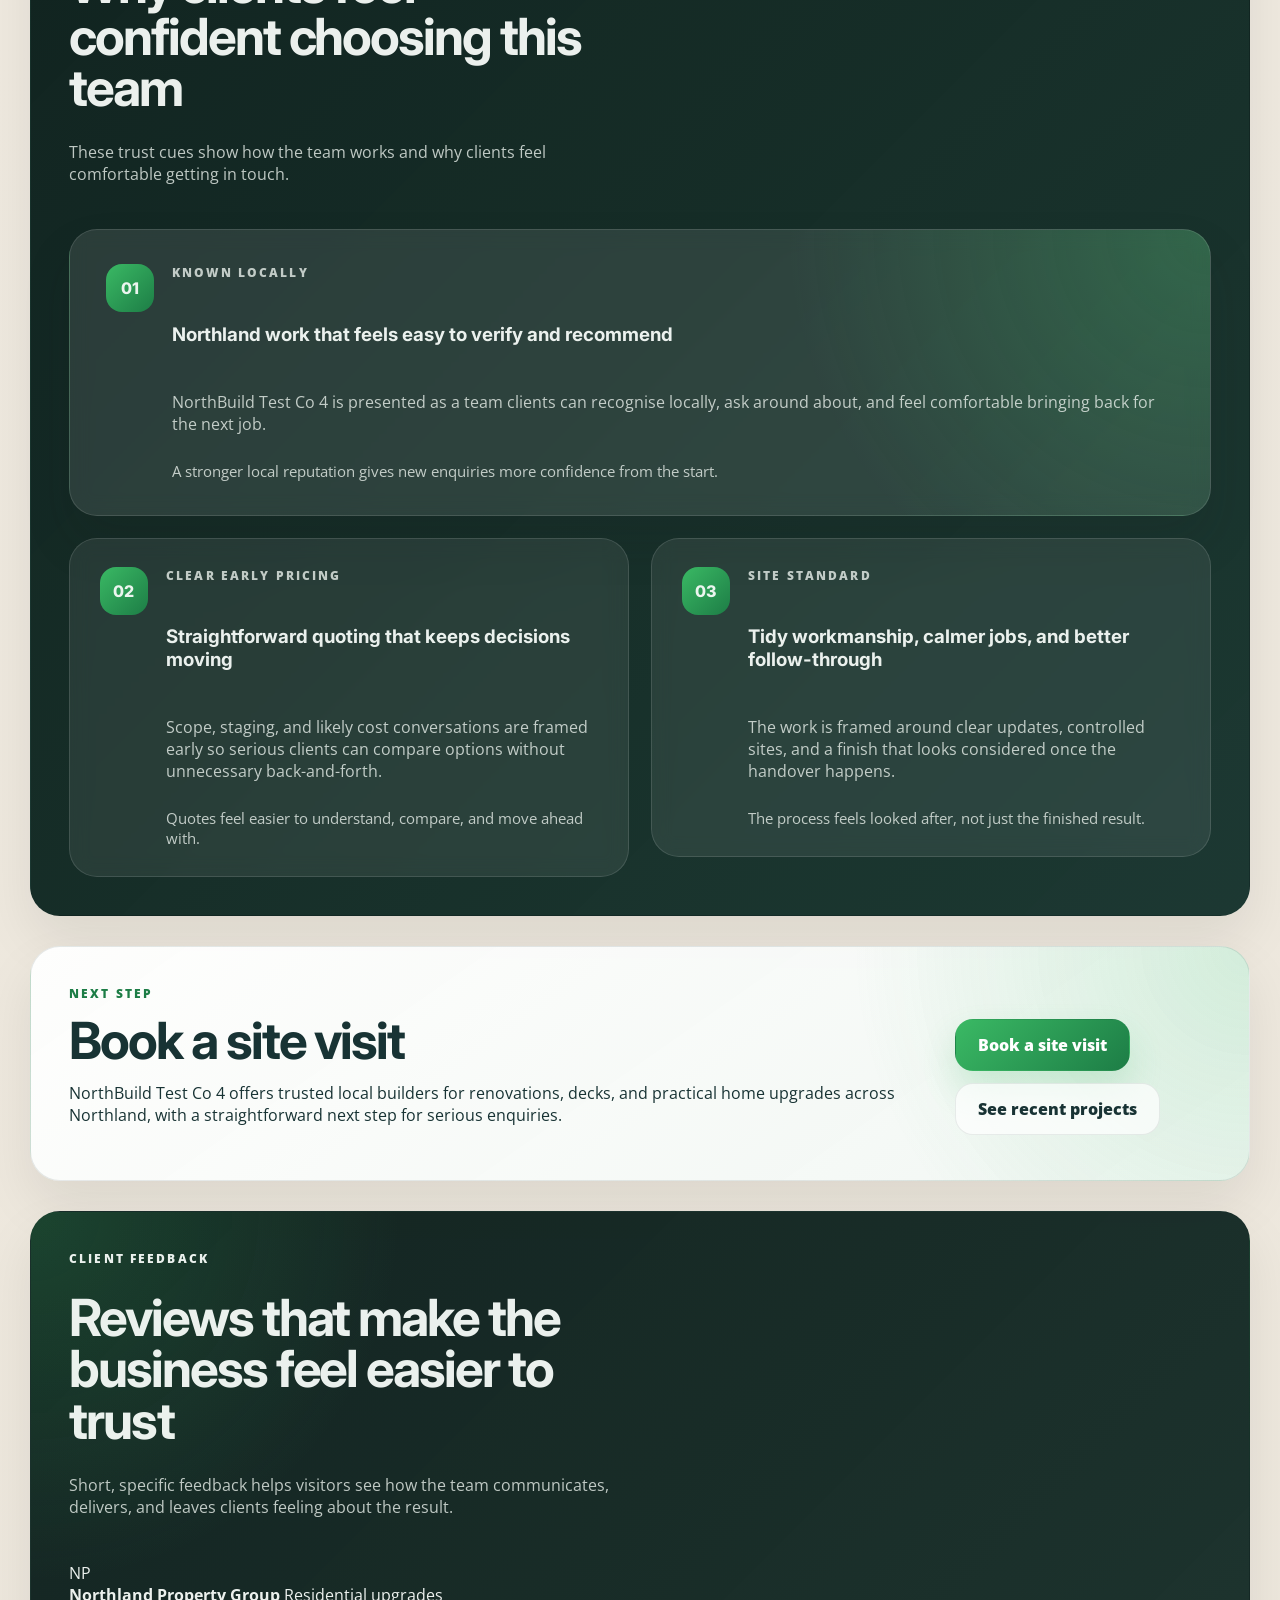
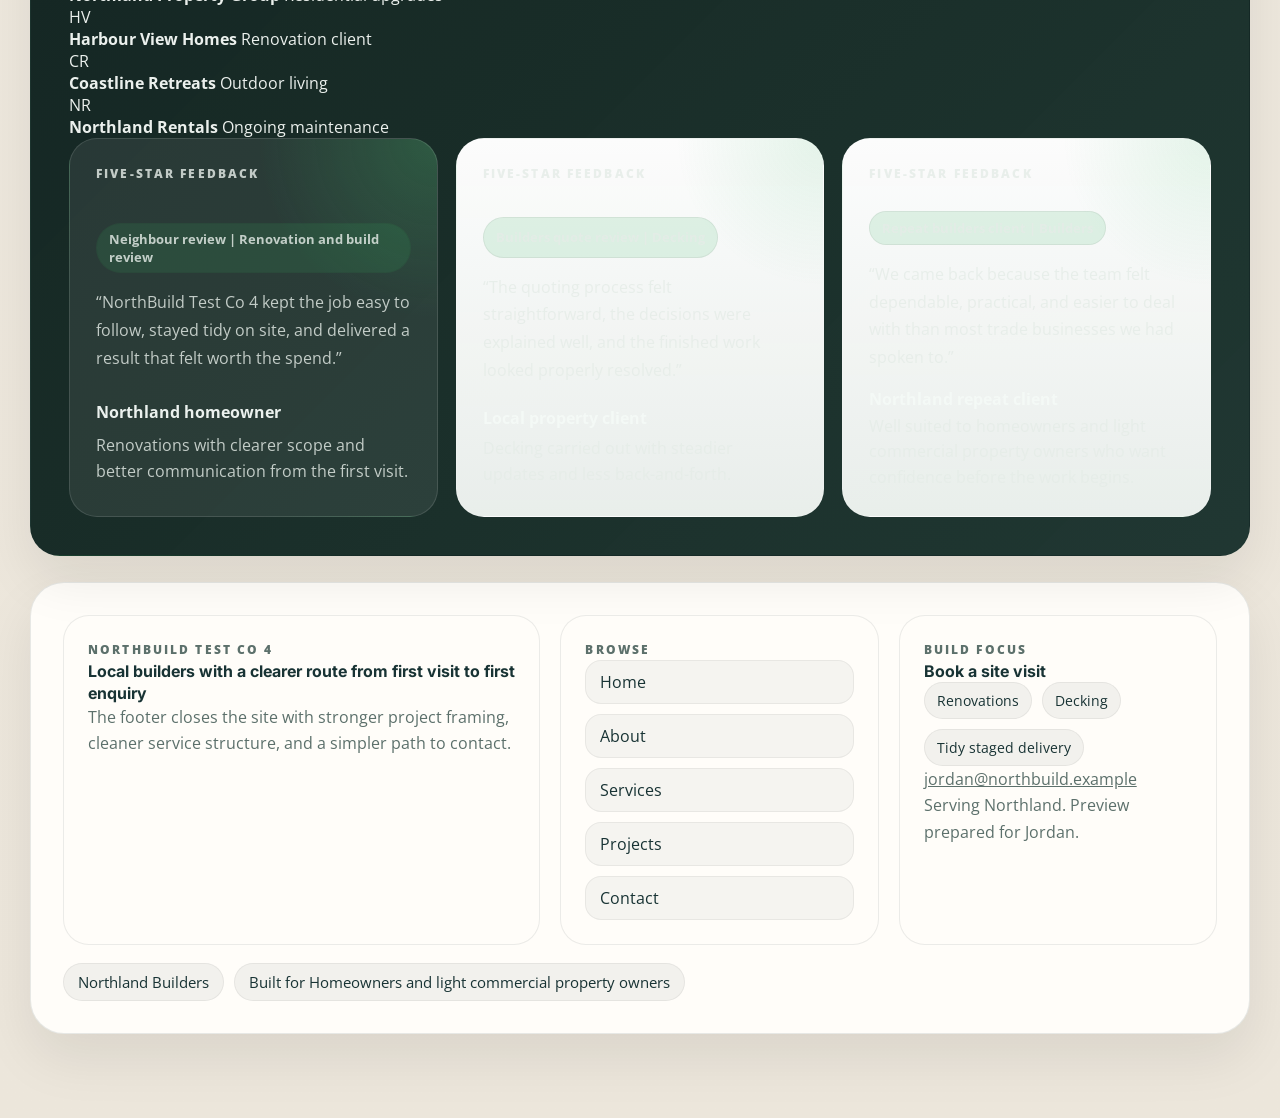
==== commit 02d44f78: "Deploy home page for FixZa preview" ====
--- a/site/index.html
+++ b/site/index.html
@@ -38,12 +38,12 @@
             <p class="eyebrow">Northland Builders | Renovations, decks, and outdoor living done with cleaner planning</p>
             <div class="hero-intro">
               <h1>NorthBuild Test Co 4</h1>
-              <p>Trusted local builders for renovations, decks, and practical home upgrades across Northland, with clearer planning, stronger detailing, and a calmer site experience from the first visit.</p>
-              <p>NorthBuild Test Co 4 should feel established, design-aware, and easier to trust than a standard trade brochure from the moment the page opens.</p>
+              <p>Northland renovations, decks, and outdoor improvements handled with cleaner staging, tidier detailing, and site communication that helps homeowners relax sooner.</p>
+              <p>NorthBuild Test Co 4 should feel like the kind of Northland building business homeowners shortlist when they want thoughtful planning, better finish quality, and a process that feels well run from the first meeting.</p>
             </div>
             <div class="button-row">
-              <a class="button primary" href="./contact.html">Book a site visit</a>
-              <a class="button secondary" href="./projects.html">See recent projects</a>
+              <a class="button primary" data-track="primary_cta" href="./contact.html">Book a site visit</a>
+              <a class="button secondary" data-track="secondary_cta" href="./projects.html">See recent projects</a>
             </div>
             <div class="hero-signal-row">
               <span>Northland based</span>
@@ -60,8 +60,8 @@
       </article>
       <article class="showcase-panel lead">
         <p class="eyebrow">Featured work</p>
-        <h2>Northland renovations with sharper planning, cleaner detailing, and a finish that feels worth the spend.</h2>
-        <p>NorthBuild Test Co 4 is positioned around renovations, decking, and outdoor living for clients who want a team that feels organised, design-aware, and dependable before tools even come out.</p>
+        <h2>Northland renovations, decks, and outdoor upgrades with cleaner staging and a finish that feels settled.</h2>
+        <p>NorthBuild Test Co 4 is framed around renovation planning, outdoor living, and practical upgrades for homeowners who want a team that feels tidy, design-aware, and easy to trust before work starts.</p>
         <div class="showcase-pill-row">
           <span>Northland</span>
           <span>Builders</span>
@@ -106,25 +106,33 @@
       <div class="innovation-head">
         <div>
           <p class="eyebrow">Job help</p>
-          <h3>Ask about your job</h3>
+          <h3>Qualify the job before you enquire</h3>
         </div>
         <span class="assistant-status">Reply in moments</span>
 
       </div>
       <div class="chat-thread" data-chat-thread>
-        <div class="chat-bubble assistant">Kia ora, tell us what you need help with and we will suggest the best next step before a site visit is booked.</div>
+        <div class="chat-bubble assistant">Kia ora, share the job type, suburb, timing, and rough budget if you know it. We will suggest the strongest next step before a site visit is booked.</div>
       </div>
       <div class="assistant-prompts">
-        <button type="button" class="assistant-prompt" data-chat-prompt="I need help with renovations.">Renovations</button>
-        <button type="button" class="assistant-prompt" data-chat-prompt="I need help with decking.">Decking</button>
-        <button type="button" class="assistant-prompt" data-chat-prompt="I need a quote this week.">Quote this week</button>
+        <button type="button" class="assistant-prompt" data-track="assistant_prompt" data-chat-prompt="I need help with renovations and want to know the best next step.">Renovations</button>
+        <button type="button" class="assistant-prompt" data-track="assistant_prompt" data-chat-prompt="I need help with decking and want to understand timing and cost.">Decking</button>
+        <button type="button" class="assistant-prompt" data-track="assistant_prompt" data-chat-prompt="I need pricing guidance and a site visit this week.">Quote this week</button>
+        <button type="button" class="assistant-prompt" data-track="assistant_prompt" data-chat-prompt="I want to check whether my job suits this team before I enquire.">Right fit?</button>
+      </div>
+      <div class="qualification-strip" aria-label="Best enquiry details to include">
+        <span>Suburb</span>
+        <span>Timing</span>
+        <span>Budget range</span>
+        <span>Access notes</span>
       </div>
       <form class="assistant-form" data-chat-form>
         <label class="sr-only" for="assistant-input-northbuild-test-co-4">Describe your job</label>
-        <input id="assistant-input-northbuild-test-co-4" name="message" class="assistant-input" type="text" placeholder="Describe the job, timing, or budget" />
-        <button type="submit" class="assistant-send">Get guidance</button>
+        <input id="assistant-input-northbuild-test-co-4" name="message" class="assistant-input" type="text" placeholder="Describe the job, suburb, timing, and budget" />
+        <button type="submit" class="assistant-send" data-track="assistant_submit">Get guidance</button>
       </form>
-      <p class="innovation-note">Use the quick guide to sense-check scope, timing, or the best next step before locking in a site visit.</p>
+      <p class="innovation-note">Use the quick guide to sense-check scope, timing, budget fit, and the best next step before locking in a site visit.</p>
+      <p class="tracking-note">Interest actions are tracked in-page so the draft can show where visitors are engaging before the enquiry flow is finalised.</p>
     </article>
             <div class="hero-highlight">
               <article class="metric-card metric-card-primary">
@@ -181,7 +189,7 @@
         </article>
         <article class="project-card project-card-compact">
           <div class="project-visual">
-            <img src="https://files.manuscdn.com/user_upload_by_module/session_file/104275514/GSPHmYZOWCMtlTRs.jpg" alt="Decking visual concept for NorthBuild Test Co 4" />
+            <img src="https://files.manuscdn.com/user_upload_by_module/session_file/104275514/nlcdGNHmiKNsIQSr.png" alt="Decking visual concept for NorthBuild Test Co 4" />
           </div>
           <div class="project-story-band">
             <span>Project snapshot</span>
@@ -212,7 +220,7 @@
         </article>
         <article class="project-card project-card-landscape">
           <div class="project-visual">
-            <img src="https://files.manuscdn.com/user_upload_by_module/session_file/104275514/GSPHmYZOWCMtlTRs.jpg" alt="Outdoor Living visual concept for NorthBuild Test Co 4" />
+            <img src="https://files.manuscdn.com/user_upload_by_module/session_file/104275514/nlcdGNHmiKNsIQSr.png" alt="Outdoor Living visual concept for NorthBuild Test Co 4" />
           </div>
           <div class="project-story-band">
             <span>Detailed example</span>
@@ -266,7 +274,7 @@
         </article>
         <article class="service-card">
           <div class="service-visual">
-            <img src="https://files.manuscdn.com/user_upload_by_module/session_file/104275514/GSPHmYZOWCMtlTRs.jpg" alt="Decking visual concept for NorthBuild Test Co 4" />
+            <img src="https://files.manuscdn.com/user_upload_by_module/session_file/104275514/nlcdGNHmiKNsIQSr.png" alt="Decking visual concept for NorthBuild Test Co 4" />
           </div>
           <p class="card-kicker">Core service 02</p>
           <h3>Decking</h3>
@@ -278,7 +286,7 @@
         </article>
         <article class="service-card">
           <div class="service-visual">
-            <img src="https://files.manuscdn.com/user_upload_by_module/session_file/104275514/GSPHmYZOWCMtlTRs.jpg" alt="Outdoor living visual concept for NorthBuild Test Co 4" />
+            <img src="https://files.manuscdn.com/user_upload_by_module/session_file/104275514/nlcdGNHmiKNsIQSr.png" alt="Outdoor living visual concept for NorthBuild Test Co 4" />
           </div>
           <p class="card-kicker">Core service 03</p>
           <h3>Outdoor living</h3>
@@ -348,8 +356,8 @@
             <p>NorthBuild Test Co 4 offers trusted local builders for renovations, decks, and practical home upgrades across Northland, with a straightforward next step for serious enquiries.</p>
           </div>
           <div class="cta-actions">
-            <a class="button primary" href="mailto:jordan@northbuild.example?subject=Website%20enquiry%20for%20NorthBuild%20Test%20Co%204">Book a site visit</a>
-            <a class="button secondary" href="#projects">See recent projects</a>
+            <a class="button primary" data-track="contact_cta" href="mailto:jordan@northbuild.example?subject=Website%20enquiry%20for%20NorthBuild%20Test%20Co%204">Book a site visit</a>
+            <a class="button secondary" data-track="cta_projects" href="#projects">See recent projects</a>
           </div>
         </section>
 
@@ -358,6 +366,37 @@
             <p class="eyebrow">Client feedback</p>
             <h2>Reviews that make the business feel easier to trust</h2>
             <p>Short, specific feedback helps visitors see how the team communicates, delivers, and leaves clients feeling about the result.</p>
+          </div>
+          <div class="client-logo-strip">
+            
+        <article class="client-logo-card">
+          <span class="client-logo-mark">NP</span>
+          <div class="client-logo-copy">
+            <strong>Northland Property Group</strong>
+            <span>Residential upgrades</span>
+          </div>
+        </article>
+        <article class="client-logo-card">
+          <span class="client-logo-mark">HV</span>
+          <div class="client-logo-copy">
+            <strong>Harbour View Homes</strong>
+            <span>Renovation client</span>
+          </div>
+        </article>
+        <article class="client-logo-card">
+          <span class="client-logo-mark">CR</span>
+          <div class="client-logo-copy">
+            <strong>Coastline Retreats</strong>
+            <span>Outdoor living</span>
+          </div>
+        </article>
+        <article class="client-logo-card">
+          <span class="client-logo-mark">NR</span>
+          <div class="client-logo-copy">
+            <strong>Northland Rentals</strong>
+            <span>Ongoing maintenance</span>
+          </div>
+        </article>
           </div>
           <div class="testimonial-grid">
             
@@ -445,57 +484,86 @@
           });
         });
 
-        const cards = document.querySelectorAll('[data-assistant-card]');
-        cards.forEach((card) => {
-          const thread = card.querySelector('[data-chat-thread]');
-          const form = card.querySelector('[data-chat-form]');
-          const input = form?.querySelector('input[name="message"]');
-          const prompts = card.querySelectorAll('[data-chat-prompt]');
-          const service = card.getAttribute('data-service') || 'site visit';
-          const audience = card.getAttribute('data-audience') || 'local clients';
-          const region = card.getAttribute('data-region') || 'the area';
-          const business = card.getAttribute('data-business') || 'the team';
-
-          const respond = (message) => {
-            if (!thread || !message) return;
-            const cleanMessage = message.trim();
-            if (!cleanMessage) return;
-            const lower = cleanMessage.toLowerCase();
-            let reply = 'Sweet as. ' + business + ' can help ' + audience + ' across ' + region + ' with ' + service + '. A quick site chat is usually the best first step.';
-
-            if (lower.includes('quote') || lower.includes('price') || lower.includes('cost')) {
-              reply = 'Sweet as. The quickest path is to share your address, rough scope, and timing so ' + business + ' can line up a site visit and give clearer pricing advice.';
-            } else if (lower.includes('deck') || lower.includes('outdoor')) {
-              reply = 'For outdoor work, it helps to know the size, access, and how you want to use the space. ' + business + ' can then guide you on layout, build method, and the next site step.';
-            } else if (lower.includes('reno') || lower.includes('kitchen') || lower.includes('bathroom')) {
-              reply = 'For renovation work, the best first step is a short scope chat about layout changes, finishes, and whether the home stays liveable during the build.';
-            } else if (lower.includes('urgent') || lower.includes('repair') || lower.includes('leak')) {
-              reply = 'If the job feels urgent, say what is failing, when it started, and whether the area is safe. That helps ' + business + ' prioritise the enquiry properly.';
+          const trackingKey = 'fixza-preview-events';
+          const trackingStore = window.fixzaTracking = window.fixzaTracking || { events: [] };
+          const recordEvent = (name, detail) => {
+            const entry = {
+              name,
+              detail,
+              path: window.location.pathname,
+              timestamp: new Date().toISOString(),
+            };
+            trackingStore.events.push(entry);
+            try {
+              window.localStorage.setItem(trackingKey, JSON.stringify(trackingStore.events.slice(-30)));
+            } catch (error) {
+              console.warn('Tracking storage unavailable', error);
             }
-
-            const userBubble = document.createElement('div');
-            userBubble.className = 'chat-bubble user';
-            userBubble.textContent = cleanMessage;
-            thread.appendChild(userBubble);
-
-            const assistantBubble = document.createElement('div');
-            assistantBubble.className = 'chat-bubble assistant';
-            assistantBubble.textContent = reply;
-            thread.appendChild(assistantBubble);
-            thread.scrollTop = thread.scrollHeight;
           };
 
-          prompts.forEach((prompt) => {
-            prompt.addEventListener('click', () => respond(prompt.getAttribute('data-chat-prompt') || ''));
+          document.querySelectorAll('[data-track]').forEach((element) => {
+            element.addEventListener('click', () => {
+              recordEvent(element.getAttribute('data-track') || 'interaction', {
+                label: element.textContent ? element.textContent.trim() : '',
+              });
+            });
           });
 
-          form?.addEventListener('submit', (event) => {
-            event.preventDefault();
-            if (!input) return;
-            respond(input.value);
-            input.value = '';
+          const cards = document.querySelectorAll('[data-assistant-card]');
+          cards.forEach((card) => {
+            const thread = card.querySelector('[data-chat-thread]');
+            const form = card.querySelector('[data-chat-form]');
+            const input = form?.querySelector('input[name="message"]');
+            const prompts = card.querySelectorAll('[data-chat-prompt]');
+            const service = card.getAttribute('data-service') || 'site visit';
+            const audience = card.getAttribute('data-audience') || 'local clients';
+            const region = card.getAttribute('data-region') || 'the area';
+            const business = card.getAttribute('data-business') || 'the team';
+
+            const respond = (message, source = 'manual_entry') => {
+              if (!thread || !message) return;
+              const cleanMessage = message.trim();
+              if (!cleanMessage) return;
+              const lower = cleanMessage.toLowerCase();
+              let reply = 'Sweet as. ' + business + ' can help ' + audience + ' across ' + region + ' with ' + service + '. A strong first enquiry should cover the job type, suburb, timing, and any budget guidance you already have.';
+
+              if (lower.includes('quote') || lower.includes('price') || lower.includes('cost') || lower.includes('budget')) {
+                reply = 'Sweet as. The quickest path is to share your suburb, rough scope, budget range, and timing so ' + business + ' can line up a site visit and give clearer pricing advice.';
+              } else if (lower.includes('deck') || lower.includes('outdoor')) {
+                reply = 'For outdoor work, include the size, access, intended use, and when you want the space ready. That helps ' + business + ' qualify layout, build method, and likely sequencing sooner.';
+              } else if (lower.includes('reno') || lower.includes('kitchen') || lower.includes('bathroom')) {
+                reply = 'For renovation work, the strongest enquiry covers layout changes, finish level, whether the home stays liveable, and any timing or budget pressure points.';
+              } else if (lower.includes('urgent') || lower.includes('repair') || lower.includes('leak')) {
+                reply = 'If the job feels urgent, say what is failing, when it started, whether the area is safe, and the earliest access window. That helps ' + business + ' prioritise the enquiry properly.';
+              } else if (lower.includes('fit') || lower.includes('right team')) {
+                reply = business + ' is likely the right fit when the job suits ' + service + ', sits within ' + region + ', and the client can share enough scope, timing, and access detail for a proper first assessment.';
+              }
+
+              const userBubble = document.createElement('div');
+              userBubble.className = 'chat-bubble user';
+              userBubble.textContent = cleanMessage;
+              thread.appendChild(userBubble);
+
+              const assistantBubble = document.createElement('div');
+              assistantBubble.className = 'chat-bubble assistant';
+              assistantBubble.textContent = reply;
+              thread.appendChild(assistantBubble);
+              thread.scrollTop = thread.scrollHeight;
+              recordEvent('assistant_response', { source, prompt: cleanMessage.slice(0, 120) });
+            };
+
+            prompts.forEach((prompt) => {
+              prompt.addEventListener('click', () => respond(prompt.getAttribute('data-chat-prompt') || '', 'prompt_chip'));
+            });
+
+            form?.addEventListener('submit', (event) => {
+              event.preventDefault();
+              if (!input) return;
+              respond(input.value, 'form_submit');
+              input.value = '';
+            });
           });
-        });
+
       })();
     </script>
   </body>
